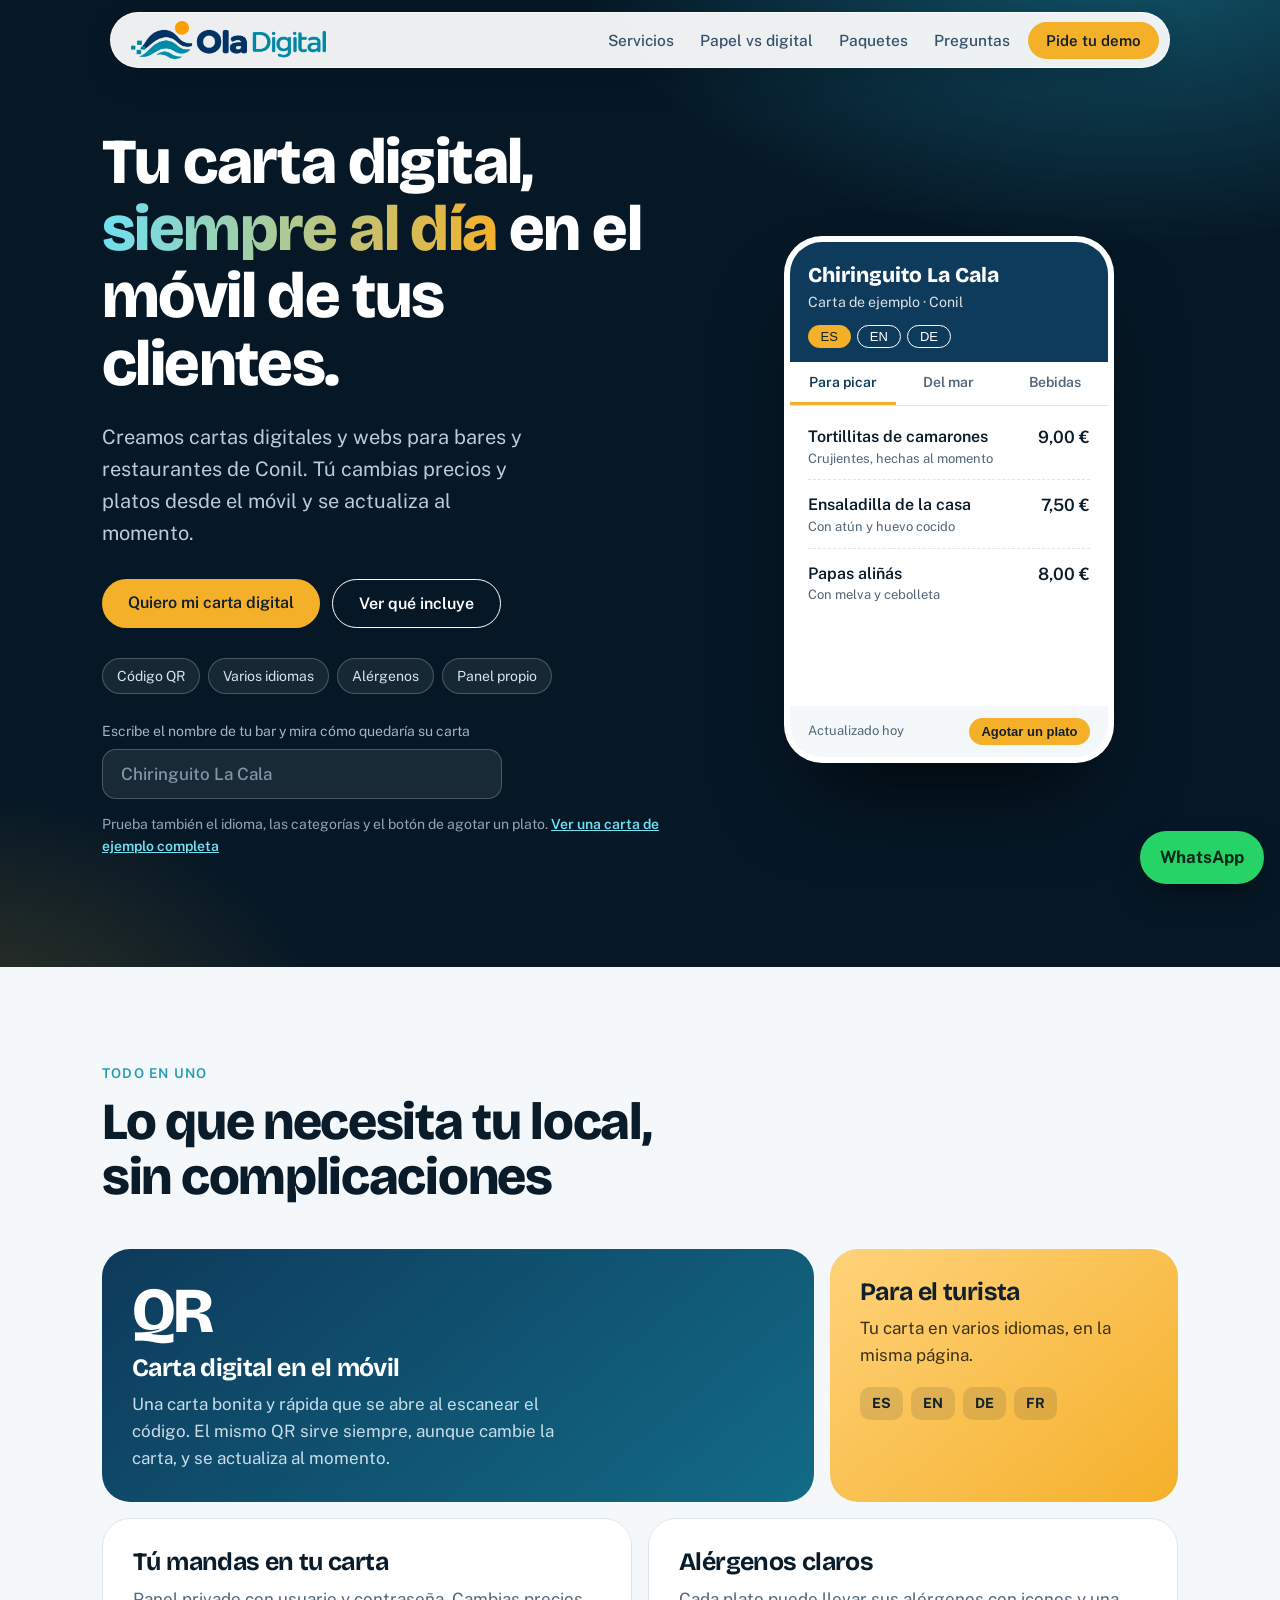
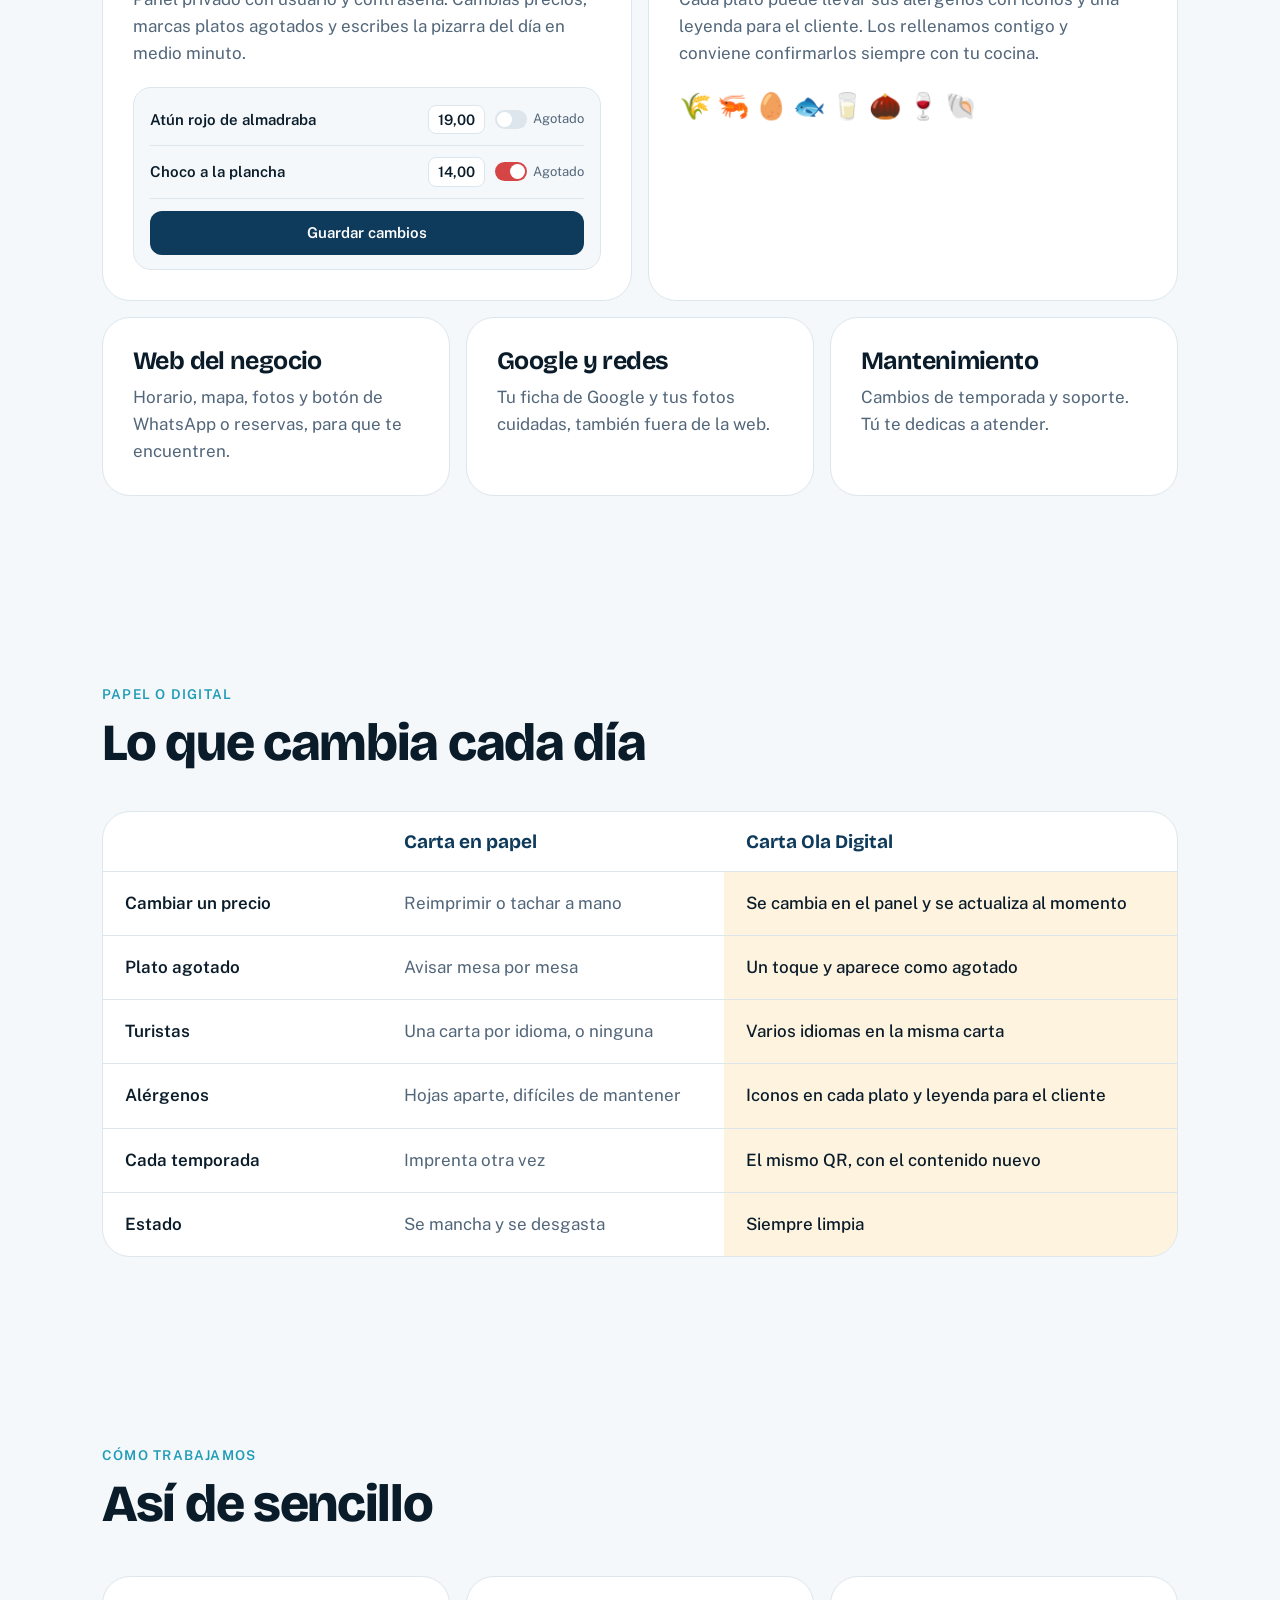
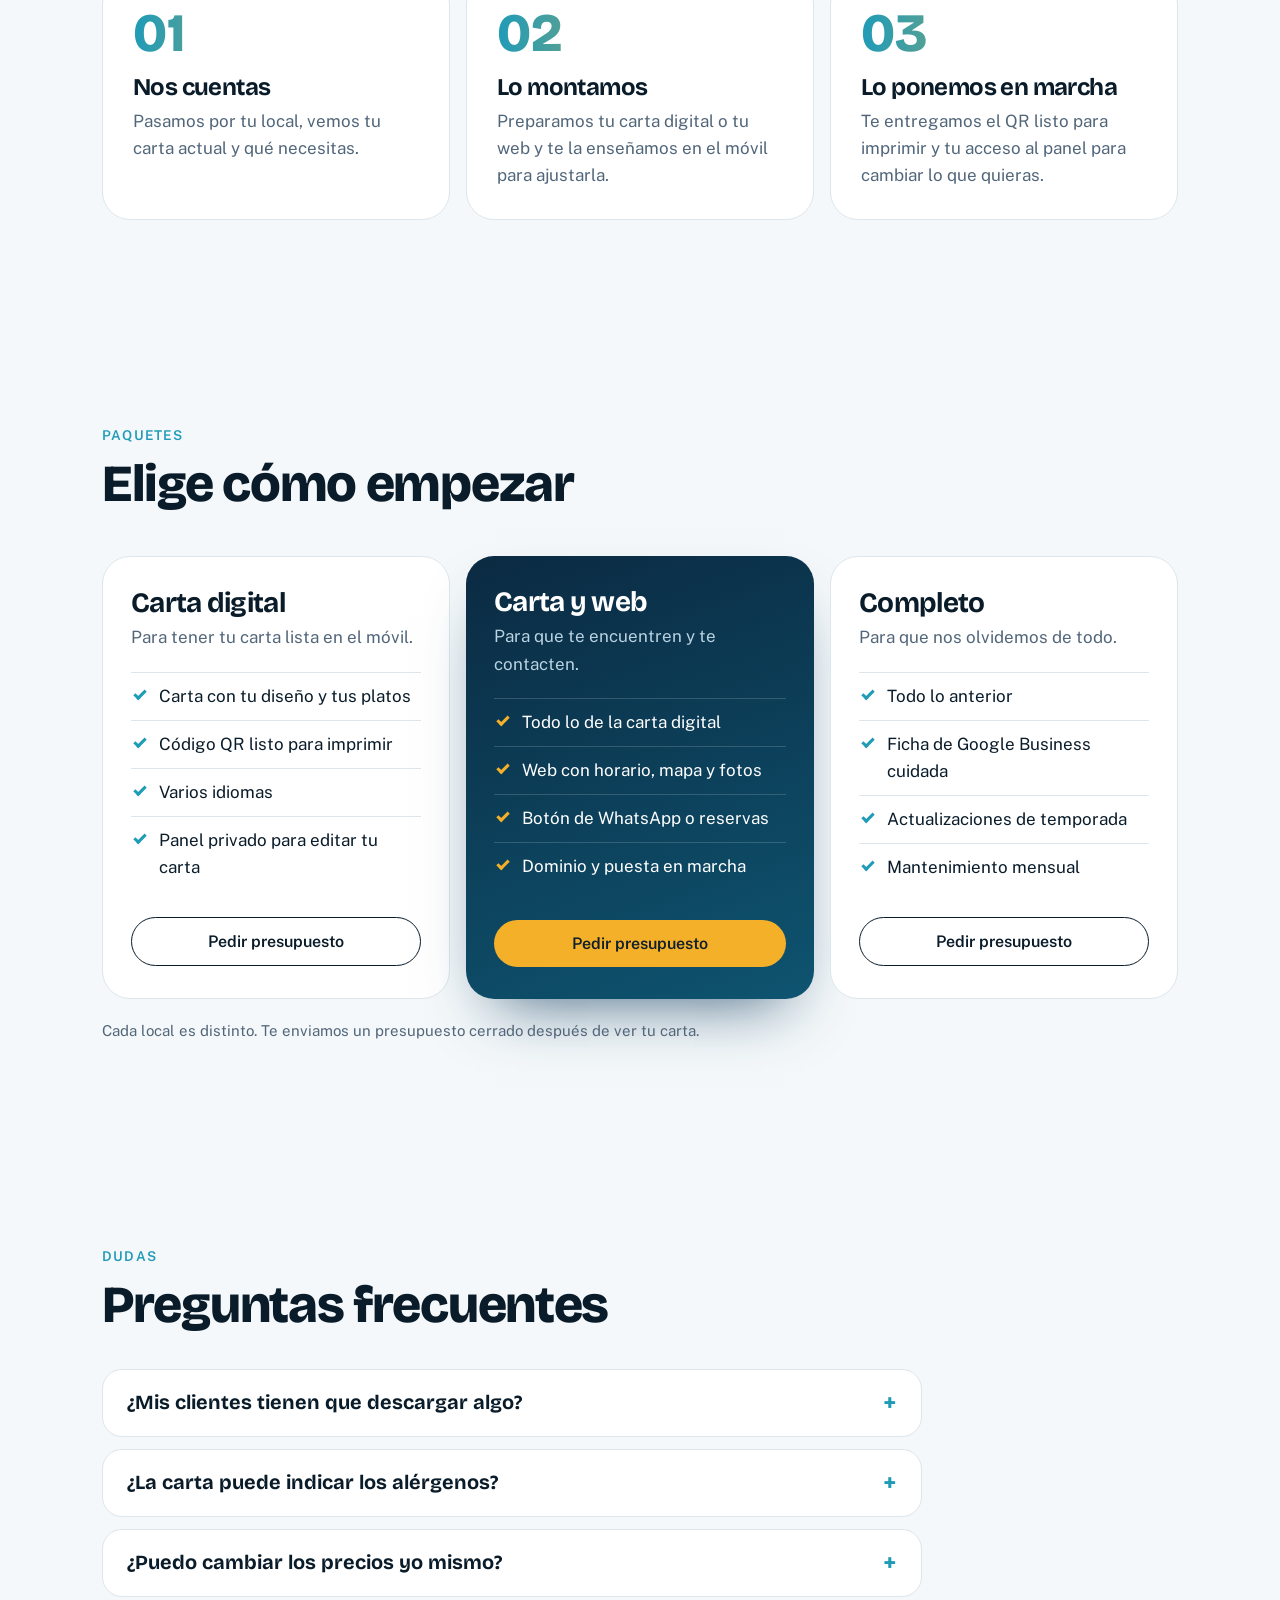
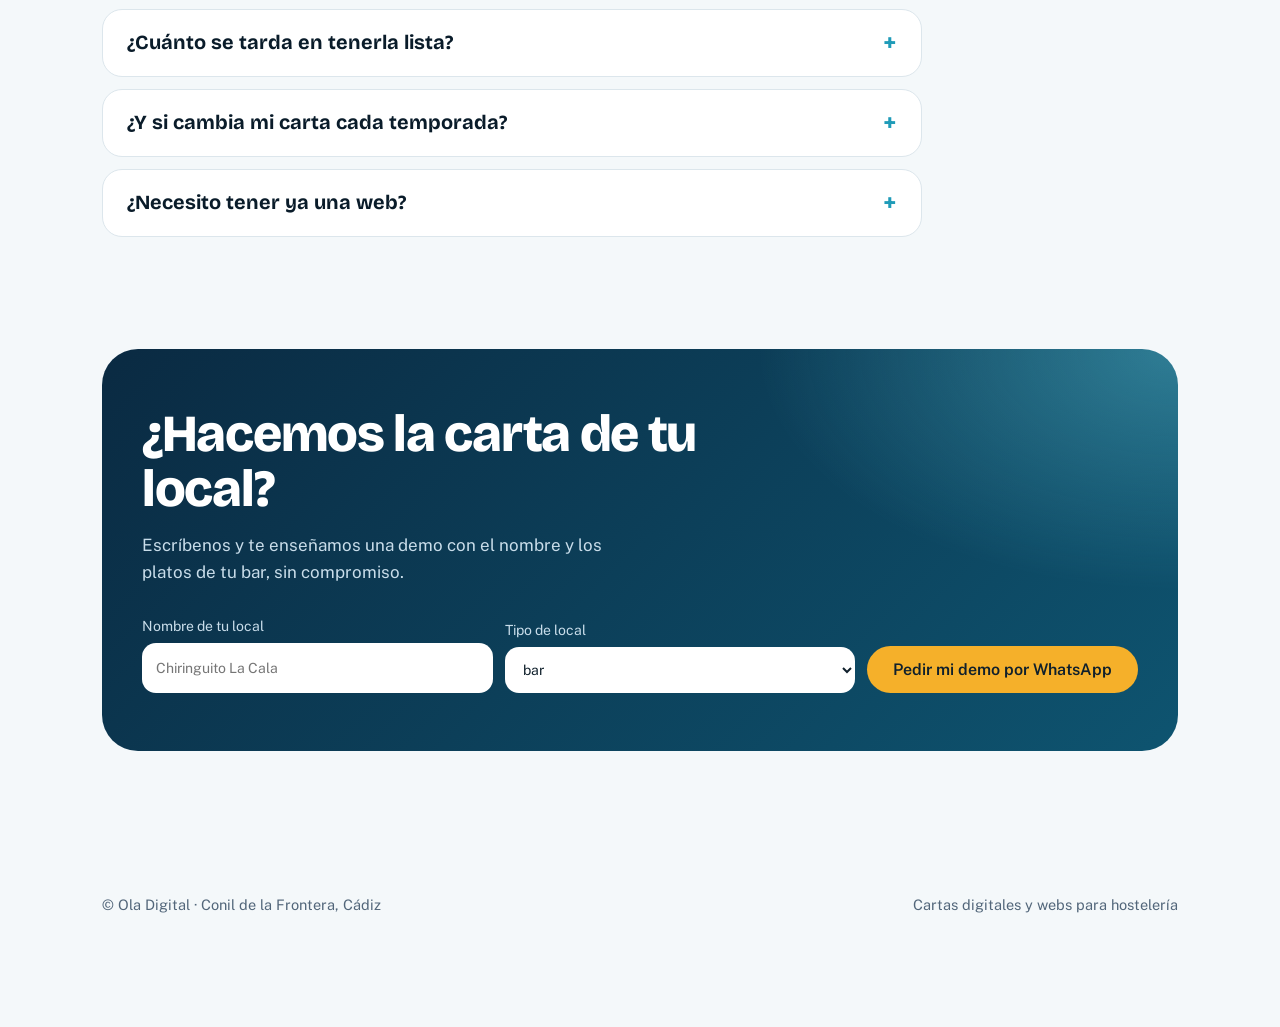
==== index.html @ a2ff2901 "Rename web-ola-digital (1).html to index.html" ====
<!DOCTYPE html>
<html lang="es">
<head>
<meta charset="utf-8">
<meta name="viewport" content="width=device-width, initial-scale=1, viewport-fit=cover">
<title>Ola Digital · Webs y cartas digitales para Conil</title>
<meta name="description" content="Ola Digital crea cartas digitales con QR y páginas web para bares y restaurantes de Conil de la Frontera. Tú cambias precios y platos desde el móvil.">
<meta name="theme-color" content="#061826">
<script type="application/ld+json">{"@context":"https://schema.org","@type":"ProfessionalService","name":"Ola Digital","description":"Cartas digitales con QR y páginas web para bares y restaurantes","areaServed":{"@type":"City","name":"Conil de la Frontera"}}</script>
<link rel="icon" type="image/png" href="[data-uri]">
<link rel="preconnect" href="https://fonts.googleapis.com">
<link rel="preconnect" href="https://fonts.gstatic.com" crossorigin>
<link href="https://fonts.googleapis.com/css2?family=Bricolage+Grotesque:wght@500;700;800&family=Public+Sans:wght@400;500;600&display=swap" rel="stylesheet">
<style>
:root{--bg:#F4F8FA;--card:#fff;--ink:#0A1C2A;--mute:#52667A;--line:#DCE6EC;--acc:#0E3A5B;--navy:#0E3A5B;--teal:#1F9BB8;--sun:#F5B02A;--deep:#061826;
--f1:"Bricolage Grotesque","Trebuchet MS",system-ui,sans-serif;--f2:"Public Sans",system-ui,-apple-system,"Segoe UI",sans-serif;box-sizing:border-box}
@media (prefers-color-scheme:dark){:root:not([data-theme="light"]){--bg:#07141F;--card:#0E2233;--ink:#EAF2F7;--mute:#93A9B9;--line:#1B3347;--acc:#6FD0E6}}
:root[data-theme="dark"]{--bg:#07141F;--card:#0E2233;--ink:#EAF2F7;--mute:#93A9B9;--line:#1B3347;--acc:#6FD0E6}
*,*::before,*::after{box-sizing:inherit}
html{scroll-behavior:smooth;scroll-padding-top:96px}
body{margin:0;background:var(--bg);color:var(--ink);font:400 17px/1.6 var(--f2)}
h1,h2,h3{font-family:var(--f1);line-height:1.05;margin:0;letter-spacing:-.025em}
a{color:inherit}.w{max-width:1120px;margin:0 auto;padding:0 22px}
:focus-visible{outline:3px solid var(--sun);outline-offset:3px}
.btn{white-space:nowrap;display:inline-block;border:0;cursor:pointer;font:600 16px var(--f2);padding:14px 26px;border-radius:999px;text-decoration:none;background:var(--navy);color:#fff}
.btn.sun{background:var(--sun);color:#10202C}.btn.ghost{background:transparent;color:inherit;border:1.5px solid currentColor}.btn.sm{padding:10px 18px;font-size:15px}
.nav{position:fixed;top:0;left:0;right:0;z-index:30;padding:calc(12px + env(safe-area-inset-top,0px)) 14px 0;pointer-events:none}
.pill{pointer-events:auto;max-width:1060px;margin:0 auto;display:flex;align-items:center;gap:18px;background:rgba(255,255,255,.93);backdrop-filter:blur(14px);-webkit-backdrop-filter:blur(14px);border:1px solid rgba(255,255,255,.6);border-radius:999px;padding:8px 10px 8px 20px;box-shadow:0 12px 40px -18px rgba(0,0,0,.45);color:#0A1C2A}
.pill img{display:block;height:38px;width:auto}.pill nav{display:flex;gap:26px;margin-left:auto;font-weight:500;font-size:15.5px}.pill nav a{text-decoration:none;color:#35506A}.pill nav a:hover{color:#0E3A5B}
.hero{background:radial-gradient(900px 520px at 88% -8%,rgba(31,155,184,.5),transparent 62%),radial-gradient(640px 420px at -4% 108%,rgba(245,176,42,.2),transparent 60%),var(--deep);color:#fff;padding:calc(128px + env(safe-area-inset-top,0px)) 0 96px}
.hero .w{display:grid;grid-template-columns:1.1fr .9fr;gap:56px;align-items:center}
.hero h1{font-size:clamp(38px,5.2vw,64px);font-weight:800}
.gt{background:linear-gradient(92deg,#6FE0F2,var(--sun));-webkit-background-clip:text;background-clip:text;color:transparent}
.lead{font-size:20px;color:#B9CCDA;max-width:36ch;margin:24px 0 30px}
.acts{display:flex;gap:12px;flex-wrap:wrap}
.chips{display:flex;gap:8px;flex-wrap:wrap;margin-top:30px}.chips span{font-size:14px;border:1px solid rgba(255,255,255,.22);background:rgba(255,255,255,.07);border-radius:999px;padding:6px 14px;color:#D5E4EE}
.try{margin-top:26px;max-width:400px}.try label{display:block;font-size:14px;color:#9FB6C6;margin-bottom:6px}
.try input{width:100%;font:500 17px var(--f2);padding:14px 18px;border-radius:14px;border:1.5px solid rgba(255,255,255,.22);background:rgba(255,255,255,.08);color:#fff}
.try input::placeholder{color:#7F97A8}.try input:focus{border-color:var(--sun);outline:0}
.hint{font-size:14px;color:#8EA7B8;margin-top:14px}.hint a{color:#6FE0F2;font-weight:600}
.phone{justify-self:center;width:100%;max-width:330px;background:var(--card);color:var(--ink);border:6px solid rgba(255,255,255,.16);border-radius:38px;overflow:hidden;box-shadow:0 50px 90px -34px rgba(0,0,0,.8)}
.ph-head{background:var(--navy);color:#fff;padding:20px 18px 14px}.ph-head b{font:800 21px var(--f1);display:block}.ph-head small{opacity:.85}
.lang{display:flex;gap:6px;margin-top:10px}.lang button{border:1px solid currentColor;background:transparent;color:inherit;border-radius:999px;padding:3px 12px;font-size:13px;cursor:pointer}
.lang button[aria-pressed=true]{background:var(--sun);color:#10202C;border-color:var(--sun)}
.tabs{display:flex;border-bottom:1px solid var(--line)}.tabs button{flex:1;background:none;border:0;padding:12px 4px;font:600 14px var(--f2);color:var(--mute);cursor:pointer;border-bottom:3px solid transparent}
.tabs button[aria-selected=true]{color:var(--acc);border-bottom-color:var(--sun)}
.items{list-style:none;margin:0;padding:6px 18px 14px;min-height:300px}.items li{display:flex;justify-content:space-between;gap:12px;padding:12px 0;border-bottom:1px dashed var(--line)}.items li:last-child{border:0}
.items b{display:block;font-weight:600;font-size:16px}.items .d{display:block;font-size:13px;color:var(--mute);line-height:1.35}.items .p{font-weight:600;white-space:nowrap}.items .out{opacity:.45;text-decoration:line-through}.items .tag{font-size:12px;color:var(--teal);font-weight:600}
.upd{display:flex;justify-content:space-between;align-items:center;padding:12px 18px;background:var(--bg);font-size:13px;color:var(--mute)}.upd button{background:var(--sun);color:#10202C;border:0;border-radius:999px;padding:6px 12px;font-weight:600;cursor:pointer;font-size:13px}
section{padding:92px 0}section h2{font-size:clamp(32px,4.8vw,52px);font-weight:800;max-width:17ch}
.kick{display:inline-block;font:600 13.5px var(--f2);letter-spacing:.09em;text-transform:uppercase;color:var(--teal);margin-bottom:14px}
.bento{display:grid;grid-template-columns:repeat(6,1fr);gap:16px;margin-top:44px}
.tile{background:var(--card);border:1px solid var(--line);border-radius:28px;padding:30px;overflow:hidden}
.tile h3{font-size:25px;margin-bottom:10px}.tile p{margin:0;color:var(--mute);max-width:46ch}
.s4{grid-column:span 4}.s3{grid-column:span 3}.s2{grid-column:span 2}
.tile.dark{background:linear-gradient(140deg,var(--navy),#126B87);color:#fff;border:0}.tile.dark p{color:#C9DDEA}
.tile.sunny{background:linear-gradient(140deg,#FFD27A,var(--sun));color:#10202C;border:0}.tile.sunny p{color:#3A3217}
.big{font:800 64px/1 var(--f1);display:block;margin-bottom:12px;letter-spacing:-.04em}
.lg{display:flex;gap:8px;margin-top:18px;flex-wrap:wrap}.lg span{background:rgba(16,32,44,.12);border-radius:10px;padding:5px 12px;font-weight:700;font-size:14px}
.ic{display:flex;gap:8px;margin-top:18px;font-size:26px;flex-wrap:wrap}
.mock{margin-top:20px;background:var(--bg);border:1px solid var(--line);border-radius:18px;padding:6px 16px 14px}
.mrow{display:flex;align-items:center;gap:10px;padding:11px 0;border-bottom:1px solid var(--line)}.mn{flex:1;font-weight:600;font-size:15px}
.mp{border:1.5px solid var(--line);border-radius:8px;padding:2px 9px;font-weight:600;font-size:14.5px;background:var(--card)}
.msw{display:flex;align-items:center;gap:6px;font-size:13px;color:var(--mute)}.msw i{width:32px;height:19px;border-radius:999px;background:var(--line);position:relative;display:inline-block}
.msw i::after{content:"";position:absolute;top:2px;left:2px;width:15px;height:15px;border-radius:50%;background:#fff}.msw.on i{background:#d64545}.msw.on i::after{left:15px}
.mbtn{margin-top:12px;background:var(--navy);color:#fff;text-align:center;border-radius:12px;padding:10px;font-weight:600;font-size:15px}
.tw{overflow-x:auto;margin-top:40px;background:var(--card);border:1px solid var(--line);border-radius:28px}
.cmp{width:100%;min-width:560px;border-collapse:collapse}.cmp th,.cmp td{padding:18px 22px;text-align:left;border-top:1px solid var(--line);vertical-align:top}
.cmp thead th{border-top:0;font:700 19px var(--f1);color:var(--acc)}.cmp td:first-child{font-weight:600;width:26%}.cmp td:nth-child(2){color:var(--mute)}
.cmp td:nth-child(3){font-weight:500;background:color-mix(in srgb,var(--sun) 15%,transparent)}
.steps{display:grid;grid-template-columns:repeat(3,1fr);gap:16px;margin-top:44px;list-style:none;padding:0;counter-reset:s}
.steps li{counter-increment:s;background:var(--card);border:1px solid var(--line);border-radius:28px;padding:30px}
.steps li::before{content:"0" counter(s);font:800 54px/1 var(--f1);background:linear-gradient(92deg,var(--teal),var(--sun));-webkit-background-clip:text;background-clip:text;color:transparent;display:block;margin-bottom:14px}
.steps h3{font-size:24px;margin-bottom:8px}.steps p{margin:0;color:var(--mute)}
.pk{display:grid;grid-template-columns:repeat(3,1fr);gap:16px;margin-top:44px;align-items:stretch}
.pk article{background:var(--card);border:1px solid var(--line);border-radius:28px;padding:32px 28px;display:flex;flex-direction:column}
.pk article.top{background:linear-gradient(160deg,#0B2A42,#0E5470);color:#fff;border:0;box-shadow:0 30px 60px -30px rgba(14,58,91,.8)}
.pk h3{font-size:28px}.pk .for{color:var(--mute);margin:6px 0 20px}.pk .top .for{color:#B9D3E2}
.pk ul{list-style:none;padding:0;margin:0 0 26px;flex:1}.pk li{padding:10px 0 10px 28px;position:relative;border-top:1px solid var(--line)}.pk .top li{border-color:rgba(255,255,255,.16)}
.pk li::before{content:"";position:absolute;left:3px;top:17px;width:12px;height:7px;border-left:3px solid var(--teal);border-bottom:3px solid var(--teal);transform:rotate(-45deg)}.pk .top li::before{border-color:var(--sun)}
.pk .btn{text-align:center}.note{margin-top:20px;color:var(--mute);font-size:15px}
details{background:var(--card);border:1px solid var(--line);border-radius:20px;padding:20px 24px;margin-top:12px}
summary{cursor:pointer;font:700 20px var(--f1);list-style:none;display:flex;justify-content:space-between;gap:16px}summary::-webkit-details-marker{display:none}
summary::after{content:"+";font-size:26px;line-height:1;color:var(--teal)}details[open] summary::after{content:"\2212"}details p{margin:12px 0 0;color:var(--mute);max-width:64ch}
.faq{max-width:820px;margin-top:36px}
.cta{background:radial-gradient(700px 400px at 100% 0,rgba(111,224,242,.35),transparent 60%),linear-gradient(135deg,#0A2A42,#0E5470);color:#fff;border-radius:36px;padding:58px 40px}
.cta h2{max-width:18ch}.cta p{max-width:50ch;color:#C9DDEA}
.pide{display:flex;gap:12px;flex-wrap:wrap;align-items:flex-end;margin-top:28px}.pide label{flex:1 1 200px;font-size:14px;color:#C9DDEA}
.pide input,.pide select{width:100%;margin-top:6px;padding:14px;border-radius:14px;border:0;font:inherit;color:#10202C;background:#fff}
footer{padding:50px 0 calc(110px + env(safe-area-inset-bottom,0px));color:var(--mute);font-size:14.5px}footer .w{display:flex;justify-content:space-between;gap:14px;flex-wrap:wrap}
.wa{position:fixed;right:16px;bottom:calc(16px + env(safe-area-inset-bottom,0px));z-index:25;background:#25D366;color:#08281A;font-weight:700;text-decoration:none;padding:13px 20px;border-radius:999px;box-shadow:0 14px 30px -10px rgba(0,0,0,.55)}
.js .rv{opacity:0;transform:translateY(22px);transition:opacity .7s ease,transform .7s ease}.js .rv.in{opacity:1;transform:none}
@media(max-width:900px){.hero .w{grid-template-columns:1fr;gap:44px}.bento,.steps,.pk{grid-template-columns:1fr}.s4,.s3,.s2{grid-column:auto}.pill nav{display:none}.pill .btn{margin-left:auto}section{padding:64px 0}.cta{padding:42px 24px}}
@media(prefers-reduced-motion:reduce){html{scroll-behavior:auto}.js .rv{opacity:1;transform:none;transition:none}}
</style>
</head>
<body>
<header class="nav"><div class="pill">
  <a href="#" aria-label="Ola Digital, inicio"><img src="[data-uri]" alt="Ola Digital" width="640" height="125"></a>
  <nav aria-label="Principal"><a href="#servicios">Servicios</a><a href="#comparativa">Papel vs digital</a><a href="#paquetes">Paquetes</a><a href="#preguntas">Preguntas</a></nav>
  <a class="btn sun sm" href="#contacto">Pide tu demo</a>
</div></header>

<main>
<div class="hero"><div class="w">
  <div>
    <h1>Tu carta digital, <span class="gt">siempre al día</span> en el móvil de tus clientes.</h1>
    <p class="lead">Creamos cartas digitales y webs para bares y restaurantes de Conil. Tú cambias precios y platos desde el móvil y se actualiza al momento.</p>
    <div class="acts"><a class="btn sun" href="#contacto">Quiero mi carta digital</a><a class="btn ghost" href="#servicios">Ver qué incluye</a></div>
    <div class="chips"><span>Código QR</span><span>Varios idiomas</span><span>Alérgenos</span><span>Panel propio</span></div>
    <div class="try"><label for="nom">Escribe el nombre de tu bar y mira cómo quedaría su carta</label><input id="nom" type="text" maxlength="30" placeholder="Chiringuito La Cala" autocomplete="off"></div>
    <p class="hint">Prueba también el idioma, las categorías y el botón de agotar un plato. <a href="https://conilvacaciones.github.io/Agenciamarketing/?bar=demo" rel="noopener">Ver una carta de ejemplo completa</a></p>
  </div>
  <div class="phone" aria-label="Demo de carta digital">
    <div class="ph-head"><b id="barname">Chiringuito La Cala</b><small id="sub">Carta de ejemplo · Conil</small>
      <div class="lang" role="group" aria-label="Idioma"><button data-l="es" aria-pressed="true">ES</button><button data-l="en" aria-pressed="false">EN</button><button data-l="de" aria-pressed="false">DE</button></div></div>
    <div class="tabs" role="tablist" id="tabs"></div><ul class="items" id="items"></ul>
    <div class="upd"><span id="updtxt">Actualizado hoy</span><button id="agot">Agotar un plato</button></div>
  </div>
</div></div>

<section id="servicios"><div class="w">
  <span class="kick">Todo en uno</span><h2>Lo que necesita tu local, sin complicaciones</h2>
  <div class="bento">
    <div class="tile dark s4"><span class="big">QR</span><h3>Carta digital en el móvil</h3><p>Una carta bonita y rápida que se abre al escanear el código. El mismo QR sirve siempre, aunque cambie la carta, y se actualiza al momento.</p></div>
    <div class="tile sunny s2"><h3>Para el turista</h3><p>Tu carta en varios idiomas, en la misma página.</p><div class="lg"><span>ES</span><span>EN</span><span>DE</span><span>FR</span></div></div>
    <div class="tile s3"><h3>Tú mandas en tu carta</h3><p>Panel privado con usuario y contraseña. Cambias precios, marcas platos agotados y escribes la pizarra del día en medio minuto.</p>
      <div class="mock" aria-hidden="true"><div class="mrow"><span class="mn">Atún rojo de almadraba</span><span class="mp">19,00</span><span class="msw"><i></i>Agotado</span></div><div class="mrow"><span class="mn">Choco a la plancha</span><span class="mp">14,00</span><span class="msw on"><i></i>Agotado</span></div><div class="mbtn">Guardar cambios</div></div></div>
    <div class="tile s3"><h3>Alérgenos claros</h3><p>Cada plato puede llevar sus alérgenos con iconos y una leyenda para el cliente. Los rellenamos contigo y conviene confirmarlos siempre con tu cocina.</p><div class="ic" aria-hidden="true">🌾 🦐 🥚 🐟 🥛 🌰 🍷 🐚</div></div>
    <div class="tile s2"><h3>Web del negocio</h3><p>Horario, mapa, fotos y botón de WhatsApp o reservas, para que te encuentren.</p></div>
    <div class="tile s2"><h3>Google y redes</h3><p>Tu ficha de Google y tus fotos cuidadas, también fuera de la web.</p></div>
    <div class="tile s2"><h3>Mantenimiento</h3><p>Cambios de temporada y soporte. Tú te dedicas a atender.</p></div>
  </div>
</div></section>

<section id="comparativa"><div class="w">
  <span class="kick">Papel o digital</span><h2>Lo que cambia cada día</h2>
  <div class="tw"><table class="cmp">
    <thead><tr><th></th><th>Carta en papel</th><th>Carta Ola Digital</th></tr></thead>
    <tbody>
      <tr><td>Cambiar un precio</td><td>Reimprimir o tachar a mano</td><td>Se cambia en el panel y se actualiza al momento</td></tr>
      <tr><td>Plato agotado</td><td>Avisar mesa por mesa</td><td>Un toque y aparece como agotado</td></tr>
      <tr><td>Turistas</td><td>Una carta por idioma, o ninguna</td><td>Varios idiomas en la misma carta</td></tr>
      <tr><td>Alérgenos</td><td>Hojas aparte, difíciles de mantener</td><td>Iconos en cada plato y leyenda para el cliente</td></tr>
      <tr><td>Cada temporada</td><td>Imprenta otra vez</td><td>El mismo QR, con el contenido nuevo</td></tr>
      <tr><td>Estado</td><td>Se mancha y se desgasta</td><td>Siempre limpia</td></tr>
    </tbody></table></div>
</div></section>

<section><div class="w">
  <span class="kick">Cómo trabajamos</span><h2>Así de sencillo</h2>
  <ol class="steps">
    <li><h3>Nos cuentas</h3><p>Pasamos por tu local, vemos tu carta actual y qué necesitas.</p></li>
    <li><h3>Lo montamos</h3><p>Preparamos tu carta digital o tu web y te la enseñamos en el móvil para ajustarla.</p></li>
    <li><h3>Lo ponemos en marcha</h3><p>Te entregamos el QR listo para imprimir y tu acceso al panel para cambiar lo que quieras.</p></li>
  </ol>
</div></section>

<section id="paquetes"><div class="w">
  <span class="kick">Paquetes</span><h2>Elige cómo empezar</h2>
  <div class="pk">
    <article><h3>Carta digital</h3><p class="for">Para tener tu carta lista en el móvil.</p><ul><li>Carta con tu diseño y tus platos</li><li>Código QR listo para imprimir</li><li>Varios idiomas</li><li>Panel privado para editar tu carta</li></ul><a class="btn ghost" href="#contacto">Pedir presupuesto</a></article>
    <article class="top"><h3>Carta y web</h3><p class="for">Para que te encuentren y te contacten.</p><ul><li>Todo lo de la carta digital</li><li>Web con horario, mapa y fotos</li><li>Botón de WhatsApp o reservas</li><li>Dominio y puesta en marcha</li></ul><a class="btn sun" href="#contacto">Pedir presupuesto</a></article>
    <article><h3>Completo</h3><p class="for">Para que nos olvidemos de todo.</p><ul><li>Todo lo anterior</li><li>Ficha de Google Business cuidada</li><li>Actualizaciones de temporada</li><li>Mantenimiento mensual</li></ul><a class="btn ghost" href="#contacto">Pedir presupuesto</a></article>
  </div>
  <p class="note">Cada local es distinto. Te enviamos un presupuesto cerrado después de ver tu carta.</p>
</div></section>

<section id="preguntas"><div class="w">
  <span class="kick">Dudas</span><h2>Preguntas frecuentes</h2>
  <div class="faq">
    <details><summary>¿Mis clientes tienen que descargar algo?</summary><p>No. Escanean el QR con la cámara del móvil y la carta se abre en el navegador, sin aplicaciones.</p></details>
    <details><summary>¿La carta puede indicar los alérgenos?</summary><p>Sí. Cada plato puede llevar sus alérgenos con iconos y una leyenda para el cliente. Los rellenamos contigo y conviene confirmarlos siempre con tu cocina.</p></details>
    <details><summary>¿Puedo cambiar los precios yo mismo?</summary><p>Sí. Tienes un panel privado con tu usuario y contraseña, desde el móvil o el ordenador. Si prefieres no ocuparte, lo hacemos nosotros con el plan de mantenimiento.</p></details>
    <details><summary>¿Cuánto se tarda en tenerla lista?</summary><p>Normalmente en pocos días, según el tamaño de tu carta y si necesitas también la web.</p></details>
    <details><summary>¿Y si cambia mi carta cada temporada?</summary><p>El QR no cambia. Solo actualizamos el contenido, así que no tienes que volver a imprimir nada.</p></details>
    <details><summary>¿Necesito tener ya una web?</summary><p>No. Podemos empezar solo con la carta y añadir la web más adelante.</p></details>
  </div>
</div></section>

<section id="contacto" style="padding-top:20px"><div class="w"><div class="cta">
  <h2>¿Hacemos la carta de tu local?</h2>
  <p style="margin-top:16px">Escríbenos y te enseñamos una demo con el nombre y los platos de tu bar, sin compromiso.</p>
  <form class="pide" id="pide">
    <label>Nombre de tu local<input id="pn" required maxlength="40" placeholder="Chiringuito La Cala" autocomplete="organization"></label>
    <label>Tipo de local<select id="pt"><option>bar</option><option>restaurante</option><option>chiringuito</option><option>otro tipo de local</option></select></label>
    <button class="btn sun" type="submit">Pedir mi demo por WhatsApp</button>
  </form>
</div></div></section>
</main>
<footer><div class="w"><span>© Ola Digital · Conil de la Frontera, Cádiz</span><span>Cartas digitales y webs para hostelería</span></div></footer>
<a class="wa" href="https://wa.me/34600000000?text=Hola%2C%20quiero%20informaci%C3%B3n%20sobre%20la%20carta%20digital" rel="noopener" aria-label="Escribir por WhatsApp">WhatsApp</a>
<script>
var T={
 es:{sub:"Carta de ejemplo · Conil",cats:["Para picar","Del mar","Bebidas"],upd:"Actualizado hoy",btn:"Agotar un plato",out:"Agotado",rec:"Recomendado"},
 en:{sub:"Sample menu · Conil",cats:["Starters","From the sea","Drinks"],upd:"Updated today",btn:"Mark one sold out",out:"Sold out",rec:"Recommended"},
 de:{sub:"Beispielkarte · Conil",cats:["Vorspeisen","Aus dem Meer","Getränke"],upd:"Heute aktualisiert",btn:"Gericht ausverkauft",out:"Ausverkauft",rec:"Empfohlen"}
};
var M=[
 [["Tortillitas de camarones",{es:"Crujientes, hechas al momento",en:"Crispy shrimp fritters, made to order",de:"Knusprige Garnelenküchlein, frisch"},"9,00"],
  ["Ensaladilla de la casa",{es:"Con atún y huevo cocido",en:"With tuna and boiled egg",de:"Mit Thunfisch und Ei"},"7,50"],
  ["Papas aliñás",{es:"Con melva y cebolleta",en:"With mackerel and spring onion",de:"Mit Makrele und Frühlingszwiebel"},"8,00"]],
 [["Atún rojo de almadraba",{es:"A la plancha con sal en escamas",en:"Grilled, with flaked salt",de:"Gegrillt, mit Salzflocken"},"19,00",1],
  ["Fritura de pescado",{es:"Pescado del día para compartir",en:"Fish of the day, to share",de:"Fisch des Tages, zum Teilen"},"16,50"],
  ["Choco a la plancha",{es:"Con ajo y perejil",en:"With garlic and parsley",de:"Mit Knoblauch und Petersilie"},"14,00"]],
 [["Caña",{es:"Cerveza de barril",en:"Draught beer",de:"Fassbier"},"1,80"],
  ["Tinto de verano",{es:"Con limón",en:"With lemon",de:"Mit Zitrone"},"3,50"],
  ["Fino",{es:"Copa de vino de Jerez",en:"Glass of sherry",de:"Glas Sherry"},"2,50"]]
];
var lang="es",cat=0,agot={};
var tabsEl=document.getElementById("tabs"),itemsEl=document.getElementById("items");
function render(){
  var t=T[lang];
  document.getElementById("sub").textContent=t.sub;
  document.getElementById("updtxt").textContent=t.upd;
  document.getElementById("agot").textContent=t.btn;
  tabsEl.innerHTML="";
  t.cats.forEach(function(c,i){
    var b=document.createElement("button");b.textContent=c;b.setAttribute("role","tab");b.setAttribute("aria-selected",i===cat);
    b.onclick=function(){cat=i;render()};tabsEl.appendChild(b);
  });
  itemsEl.innerHTML="";
  M[cat].forEach(function(it,j){
    var key=cat+"-"+j,li=document.createElement("li"),off=agot[key];
    li.innerHTML='<div class="'+(off?"out":"")+'"><b>'+it[0]+'</b><span class="d">'+it[1][lang]+'</span>'+(it[3]&&!off?'<span class="tag">'+t.rec+'</span>':'')+'</div><div class="p">'+(off?t.out:it[2]+' €')+'</div>';
    itemsEl.appendChild(li);
  });
}
document.querySelectorAll(".lang button").forEach(function(b){
  b.onclick=function(){
    lang=b.dataset.l;
    document.querySelectorAll(".lang button").forEach(function(x){x.setAttribute("aria-pressed",x===b)});
    render();
  };
});
document.getElementById("agot").onclick=function(){
  var n=M[cat].length,k=null;
  for(var j=0;j<n;j++){if(!agot[cat+"-"+j]){k=cat+"-"+j;break}}
  if(k===null){agot={}}else{agot[k]=true}
  render();
};
document.getElementById("nom").addEventListener("input",function(e){
  document.getElementById("barname").textContent=e.target.value.trim()||"Chiringuito La Cala";
});
render();
document.documentElement.classList.add("js");
var WA_NUM="34600000000"; /* cambia por tu número, con prefijo y sin + */
document.getElementById("pide").addEventListener("submit",function(e){
  e.preventDefault();
  var t="Hola, soy de un "+document.getElementById("pt").value+" llamado \""+document.getElementById("pn").value.trim()+"\" y quiero ver una demo de mi carta digital.";
  window.open("https://wa.me/"+WA_NUM+"?text="+encodeURIComponent(t),"_blank","noopener");
});
(function(){
  var els=document.querySelectorAll("main section");
  if(!("IntersectionObserver" in window)){return}
  var io=new IntersectionObserver(function(es){es.forEach(function(x){if(x.isIntersecting){x.target.classList.add("in");io.unobserve(x.target)}})},{threshold:.08});
  els.forEach(function(s){s.classList.add("rv");io.observe(s)});
})();
</script>
</body>
</html>
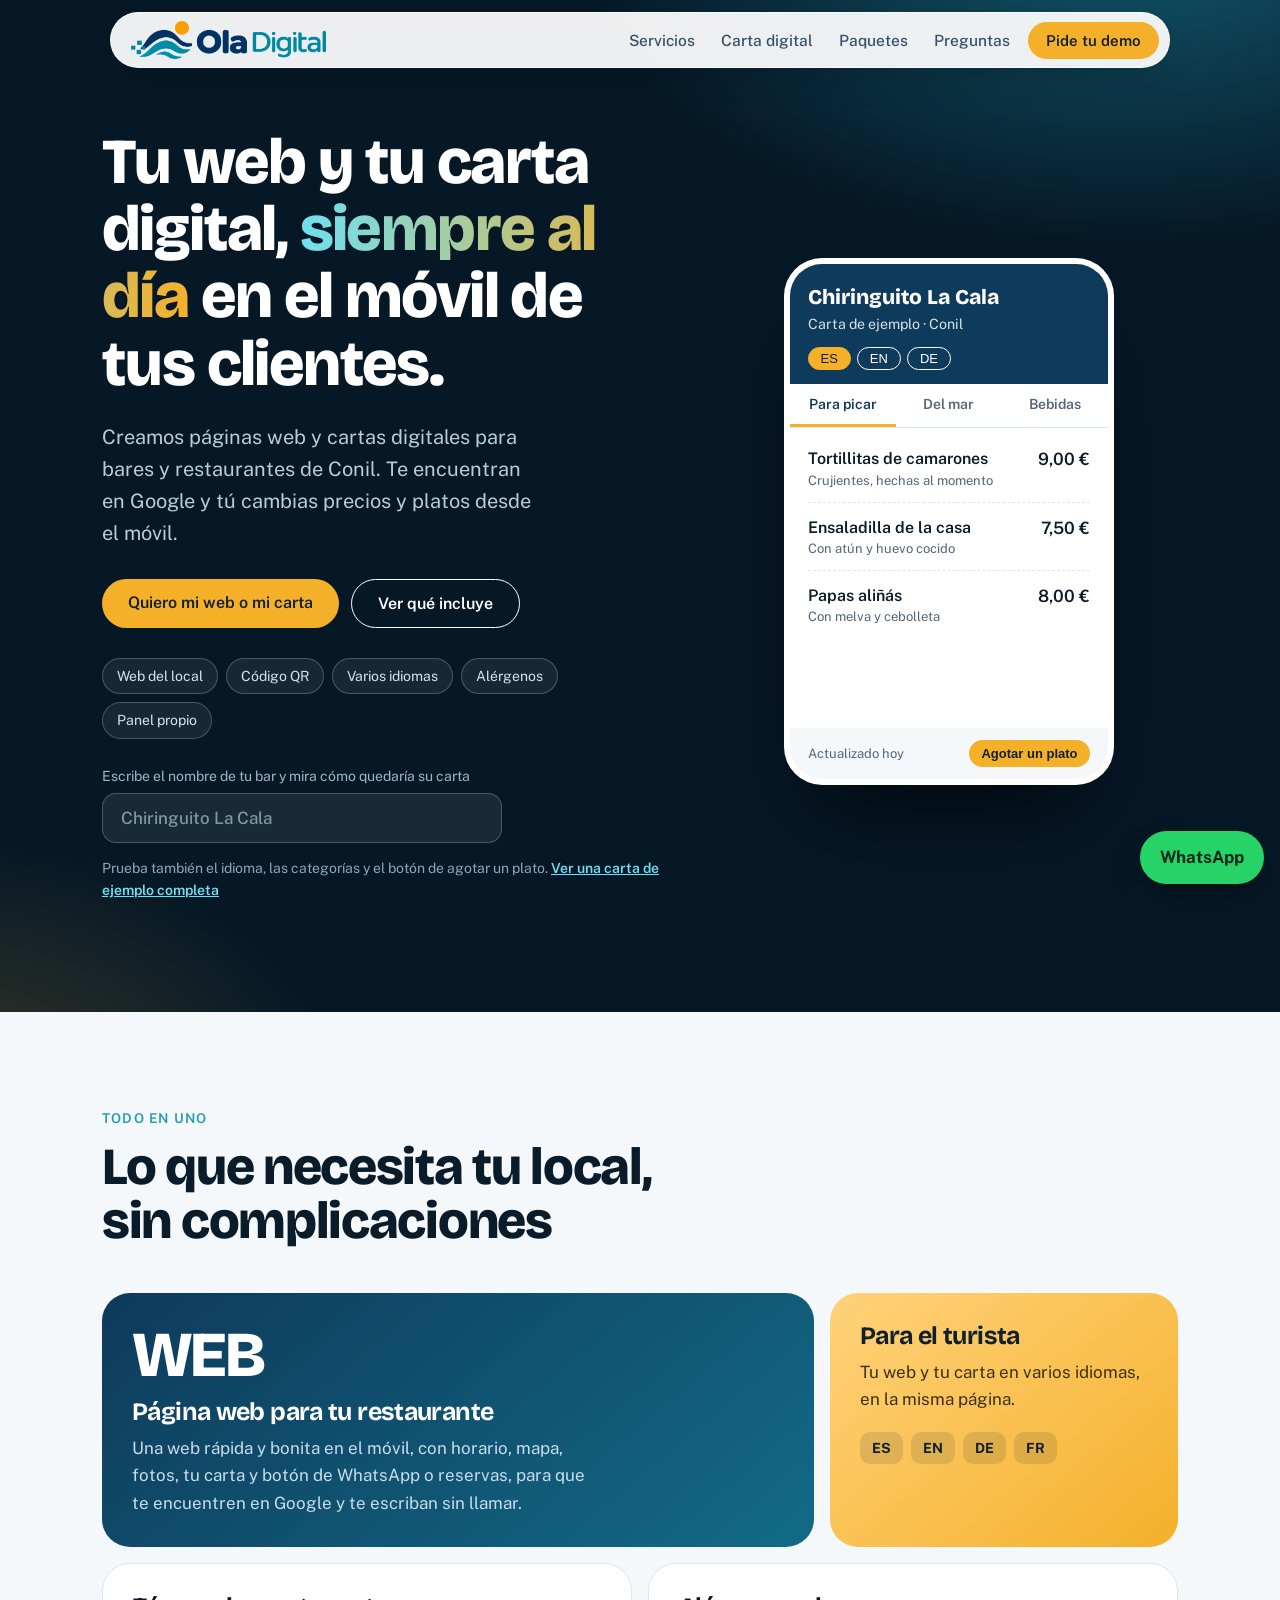
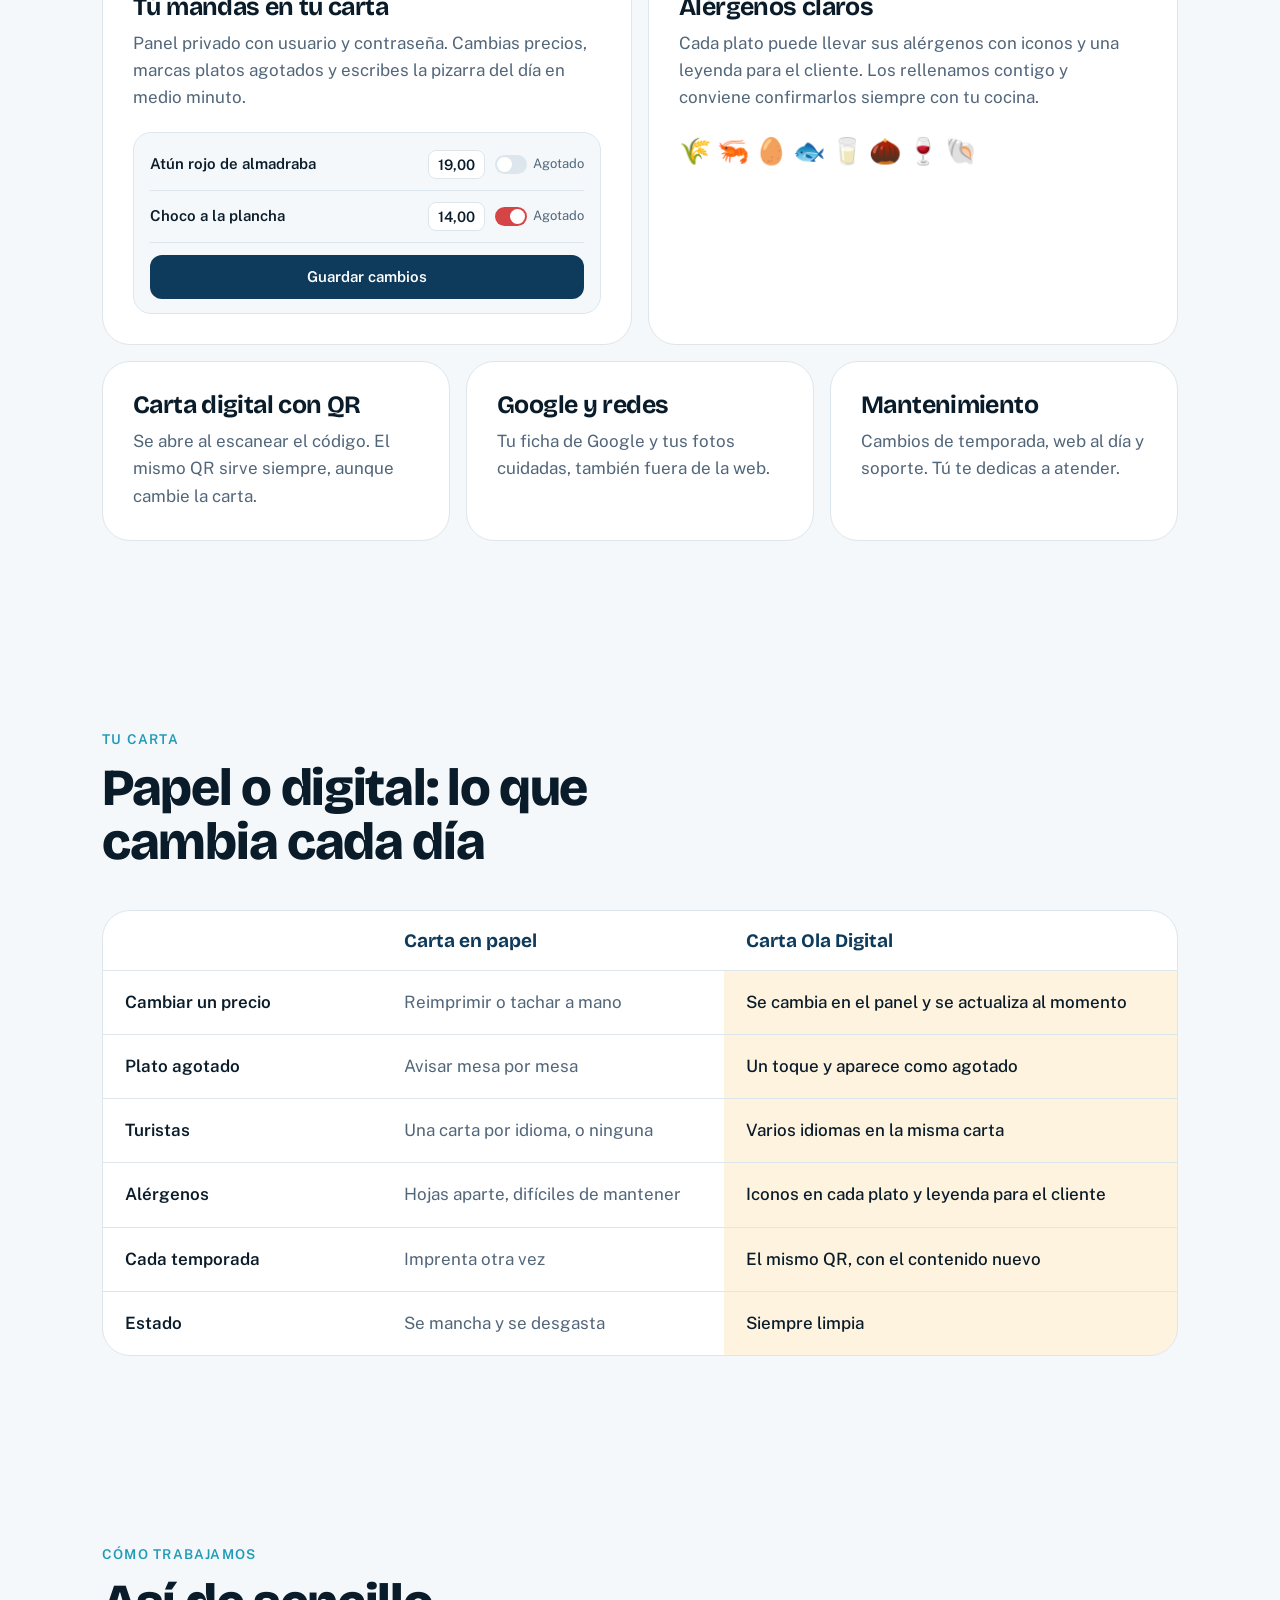
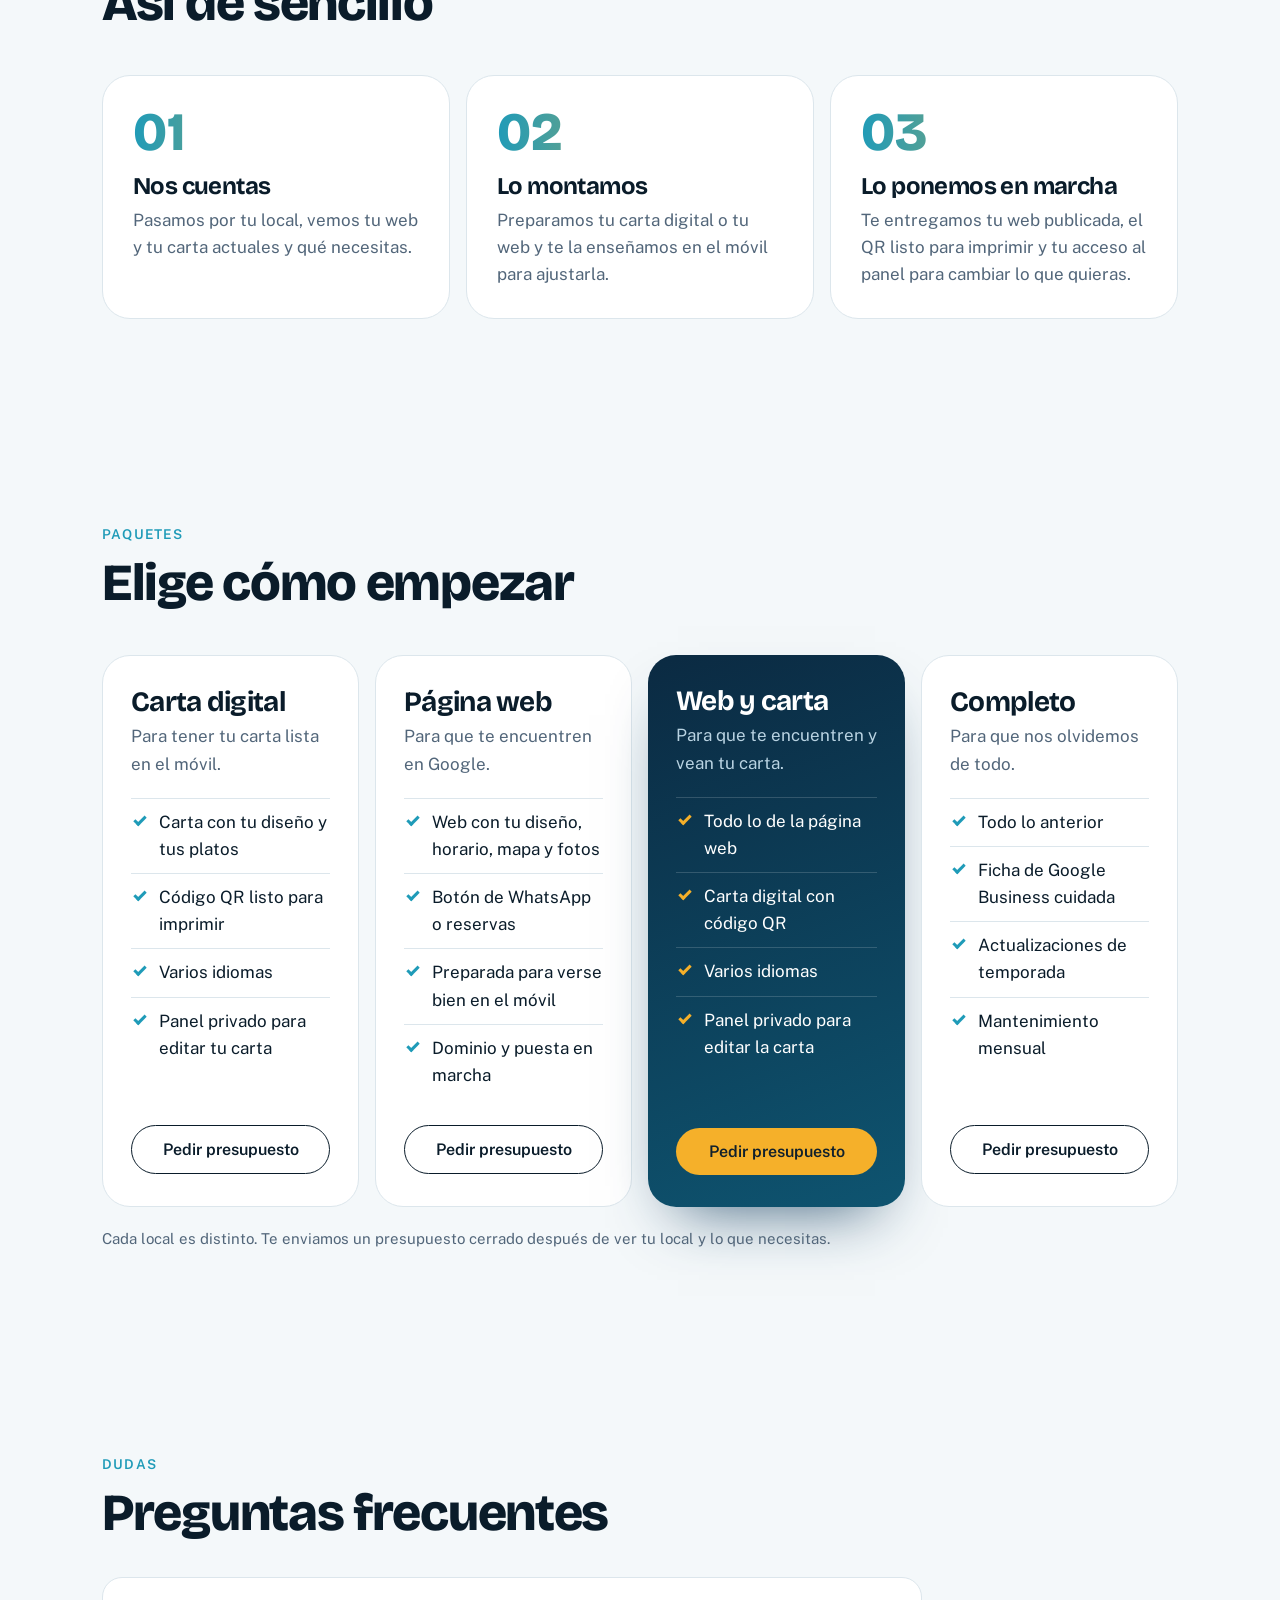
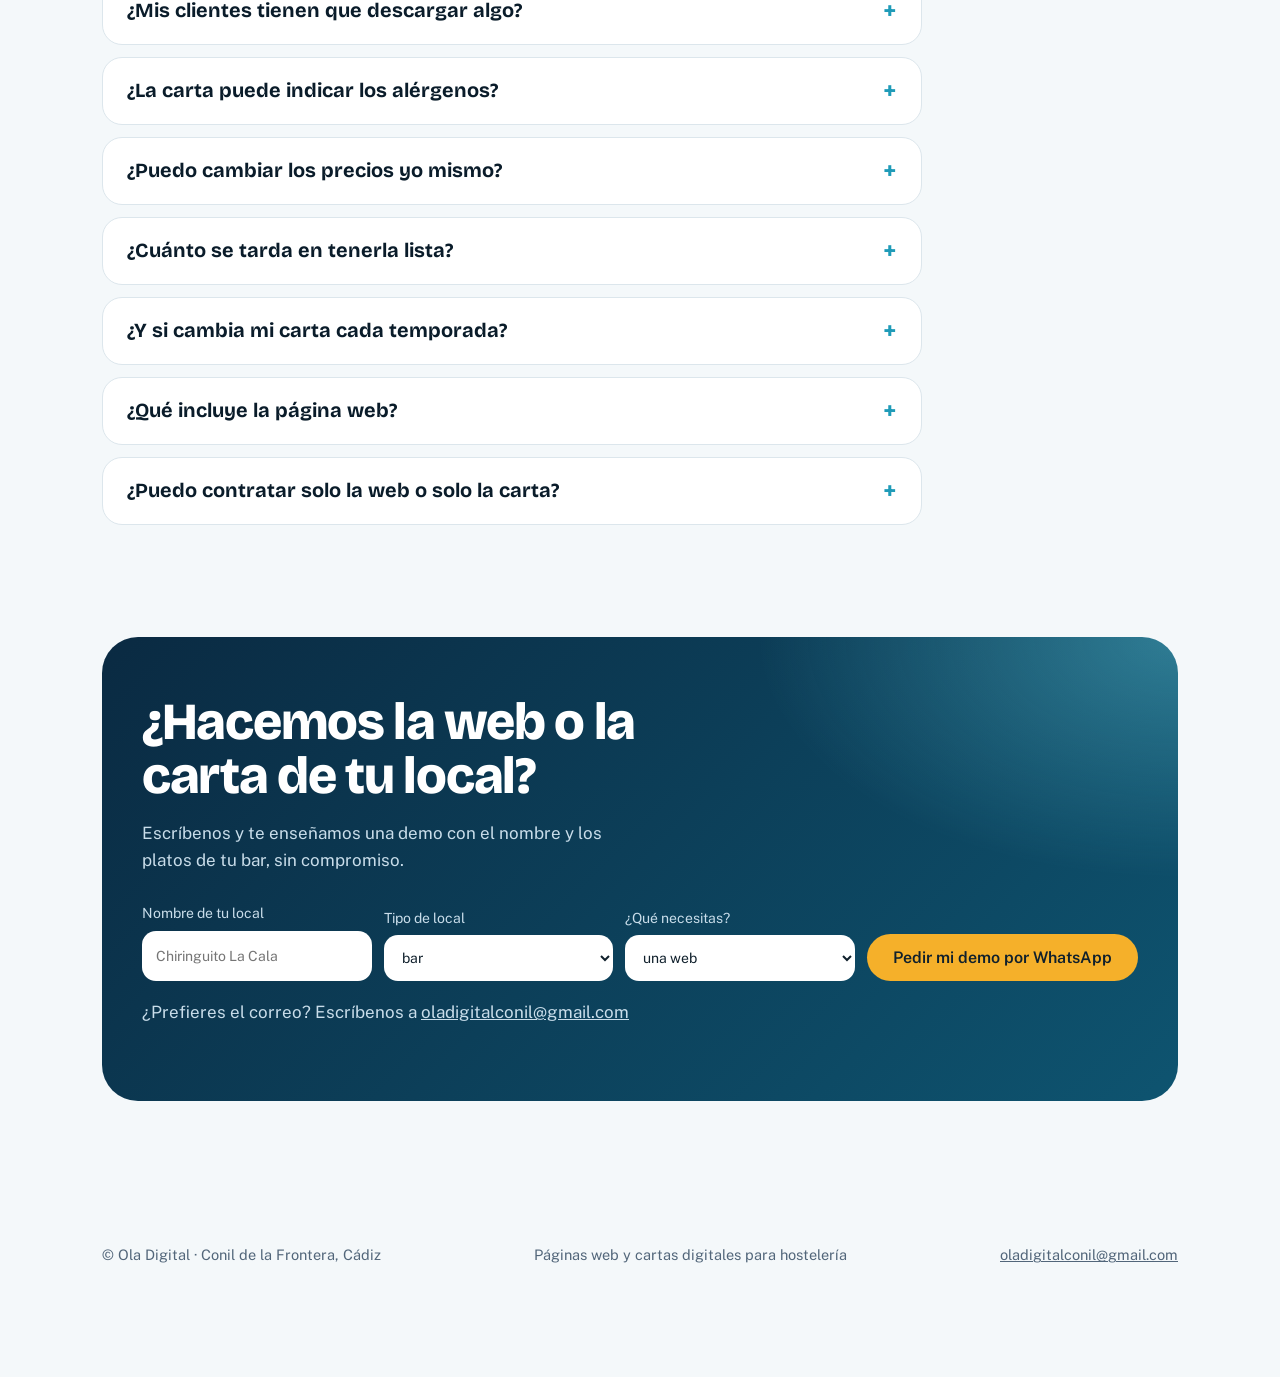
==== commit 614861cb: "Rename index (4).html to index.html" ====
--- a/index.html
+++ b/index.html
@@ -3,111 +3,30 @@
 <head>
 <meta charset="utf-8">
 <meta name="viewport" content="width=device-width, initial-scale=1, viewport-fit=cover">
-<title>Ola Digital · Webs y cartas digitales para Conil</title>
-<meta name="description" content="Ola Digital crea cartas digitales con QR y páginas web para bares y restaurantes de Conil de la Frontera. Tú cambias precios y platos desde el móvil.">
+<title>Ola Digital · Páginas web y cartas digitales para restaurantes de Conil</title>
+<meta name="description" content="Ola Digital crea páginas web y cartas digitales con QR para bares y restaurantes de Conil de la Frontera. Te encuentran en Google y tú cambias precios y platos desde el móvil.">
 <meta name="theme-color" content="#061826">
-<script type="application/ld+json">{"@context":"https://schema.org","@type":"ProfessionalService","name":"Ola Digital","description":"Cartas digitales con QR y páginas web para bares y restaurantes","areaServed":{"@type":"City","name":"Conil de la Frontera"}}</script>
-<link rel="icon" type="image/png" href="[data-uri]">
+<script type="application/ld+json">{"@context":"https://schema.org","@type":"ProfessionalService","name":"Ola Digital","email":"oladigitalconil@gmail.com","description":"Páginas web y cartas digitales con QR para bares y restaurantes","areaServed":{"@type":"City","name":"Conil de la Frontera"}}</script>
+<link rel="icon" type="image/png" href="favicon%20.png">
 <link rel="preconnect" href="https://fonts.googleapis.com">
 <link rel="preconnect" href="https://fonts.gstatic.com" crossorigin>
 <link href="https://fonts.googleapis.com/css2?family=Bricolage+Grotesque:wght@500;700;800&family=Public+Sans:wght@400;500;600&display=swap" rel="stylesheet">
-<style>
-:root{--bg:#F4F8FA;--card:#fff;--ink:#0A1C2A;--mute:#52667A;--line:#DCE6EC;--acc:#0E3A5B;--navy:#0E3A5B;--teal:#1F9BB8;--sun:#F5B02A;--deep:#061826;
---f1:"Bricolage Grotesque","Trebuchet MS",system-ui,sans-serif;--f2:"Public Sans",system-ui,-apple-system,"Segoe UI",sans-serif;box-sizing:border-box}
-@media (prefers-color-scheme:dark){:root:not([data-theme="light"]){--bg:#07141F;--card:#0E2233;--ink:#EAF2F7;--mute:#93A9B9;--line:#1B3347;--acc:#6FD0E6}}
-:root[data-theme="dark"]{--bg:#07141F;--card:#0E2233;--ink:#EAF2F7;--mute:#93A9B9;--line:#1B3347;--acc:#6FD0E6}
-*,*::before,*::after{box-sizing:inherit}
-html{scroll-behavior:smooth;scroll-padding-top:96px}
-body{margin:0;background:var(--bg);color:var(--ink);font:400 17px/1.6 var(--f2)}
-h1,h2,h3{font-family:var(--f1);line-height:1.05;margin:0;letter-spacing:-.025em}
-a{color:inherit}.w{max-width:1120px;margin:0 auto;padding:0 22px}
-:focus-visible{outline:3px solid var(--sun);outline-offset:3px}
-.btn{white-space:nowrap;display:inline-block;border:0;cursor:pointer;font:600 16px var(--f2);padding:14px 26px;border-radius:999px;text-decoration:none;background:var(--navy);color:#fff}
-.btn.sun{background:var(--sun);color:#10202C}.btn.ghost{background:transparent;color:inherit;border:1.5px solid currentColor}.btn.sm{padding:10px 18px;font-size:15px}
-.nav{position:fixed;top:0;left:0;right:0;z-index:30;padding:calc(12px + env(safe-area-inset-top,0px)) 14px 0;pointer-events:none}
-.pill{pointer-events:auto;max-width:1060px;margin:0 auto;display:flex;align-items:center;gap:18px;background:rgba(255,255,255,.93);backdrop-filter:blur(14px);-webkit-backdrop-filter:blur(14px);border:1px solid rgba(255,255,255,.6);border-radius:999px;padding:8px 10px 8px 20px;box-shadow:0 12px 40px -18px rgba(0,0,0,.45);color:#0A1C2A}
-.pill img{display:block;height:38px;width:auto}.pill nav{display:flex;gap:26px;margin-left:auto;font-weight:500;font-size:15.5px}.pill nav a{text-decoration:none;color:#35506A}.pill nav a:hover{color:#0E3A5B}
-.hero{background:radial-gradient(900px 520px at 88% -8%,rgba(31,155,184,.5),transparent 62%),radial-gradient(640px 420px at -4% 108%,rgba(245,176,42,.2),transparent 60%),var(--deep);color:#fff;padding:calc(128px + env(safe-area-inset-top,0px)) 0 96px}
-.hero .w{display:grid;grid-template-columns:1.1fr .9fr;gap:56px;align-items:center}
-.hero h1{font-size:clamp(38px,5.2vw,64px);font-weight:800}
-.gt{background:linear-gradient(92deg,#6FE0F2,var(--sun));-webkit-background-clip:text;background-clip:text;color:transparent}
-.lead{font-size:20px;color:#B9CCDA;max-width:36ch;margin:24px 0 30px}
-.acts{display:flex;gap:12px;flex-wrap:wrap}
-.chips{display:flex;gap:8px;flex-wrap:wrap;margin-top:30px}.chips span{font-size:14px;border:1px solid rgba(255,255,255,.22);background:rgba(255,255,255,.07);border-radius:999px;padding:6px 14px;color:#D5E4EE}
-.try{margin-top:26px;max-width:400px}.try label{display:block;font-size:14px;color:#9FB6C6;margin-bottom:6px}
-.try input{width:100%;font:500 17px var(--f2);padding:14px 18px;border-radius:14px;border:1.5px solid rgba(255,255,255,.22);background:rgba(255,255,255,.08);color:#fff}
-.try input::placeholder{color:#7F97A8}.try input:focus{border-color:var(--sun);outline:0}
-.hint{font-size:14px;color:#8EA7B8;margin-top:14px}.hint a{color:#6FE0F2;font-weight:600}
-.phone{justify-self:center;width:100%;max-width:330px;background:var(--card);color:var(--ink);border:6px solid rgba(255,255,255,.16);border-radius:38px;overflow:hidden;box-shadow:0 50px 90px -34px rgba(0,0,0,.8)}
-.ph-head{background:var(--navy);color:#fff;padding:20px 18px 14px}.ph-head b{font:800 21px var(--f1);display:block}.ph-head small{opacity:.85}
-.lang{display:flex;gap:6px;margin-top:10px}.lang button{border:1px solid currentColor;background:transparent;color:inherit;border-radius:999px;padding:3px 12px;font-size:13px;cursor:pointer}
-.lang button[aria-pressed=true]{background:var(--sun);color:#10202C;border-color:var(--sun)}
-.tabs{display:flex;border-bottom:1px solid var(--line)}.tabs button{flex:1;background:none;border:0;padding:12px 4px;font:600 14px var(--f2);color:var(--mute);cursor:pointer;border-bottom:3px solid transparent}
-.tabs button[aria-selected=true]{color:var(--acc);border-bottom-color:var(--sun)}
-.items{list-style:none;margin:0;padding:6px 18px 14px;min-height:300px}.items li{display:flex;justify-content:space-between;gap:12px;padding:12px 0;border-bottom:1px dashed var(--line)}.items li:last-child{border:0}
-.items b{display:block;font-weight:600;font-size:16px}.items .d{display:block;font-size:13px;color:var(--mute);line-height:1.35}.items .p{font-weight:600;white-space:nowrap}.items .out{opacity:.45;text-decoration:line-through}.items .tag{font-size:12px;color:var(--teal);font-weight:600}
-.upd{display:flex;justify-content:space-between;align-items:center;padding:12px 18px;background:var(--bg);font-size:13px;color:var(--mute)}.upd button{background:var(--sun);color:#10202C;border:0;border-radius:999px;padding:6px 12px;font-weight:600;cursor:pointer;font-size:13px}
-section{padding:92px 0}section h2{font-size:clamp(32px,4.8vw,52px);font-weight:800;max-width:17ch}
-.kick{display:inline-block;font:600 13.5px var(--f2);letter-spacing:.09em;text-transform:uppercase;color:var(--teal);margin-bottom:14px}
-.bento{display:grid;grid-template-columns:repeat(6,1fr);gap:16px;margin-top:44px}
-.tile{background:var(--card);border:1px solid var(--line);border-radius:28px;padding:30px;overflow:hidden}
-.tile h3{font-size:25px;margin-bottom:10px}.tile p{margin:0;color:var(--mute);max-width:46ch}
-.s4{grid-column:span 4}.s3{grid-column:span 3}.s2{grid-column:span 2}
-.tile.dark{background:linear-gradient(140deg,var(--navy),#126B87);color:#fff;border:0}.tile.dark p{color:#C9DDEA}
-.tile.sunny{background:linear-gradient(140deg,#FFD27A,var(--sun));color:#10202C;border:0}.tile.sunny p{color:#3A3217}
-.big{font:800 64px/1 var(--f1);display:block;margin-bottom:12px;letter-spacing:-.04em}
-.lg{display:flex;gap:8px;margin-top:18px;flex-wrap:wrap}.lg span{background:rgba(16,32,44,.12);border-radius:10px;padding:5px 12px;font-weight:700;font-size:14px}
-.ic{display:flex;gap:8px;margin-top:18px;font-size:26px;flex-wrap:wrap}
-.mock{margin-top:20px;background:var(--bg);border:1px solid var(--line);border-radius:18px;padding:6px 16px 14px}
-.mrow{display:flex;align-items:center;gap:10px;padding:11px 0;border-bottom:1px solid var(--line)}.mn{flex:1;font-weight:600;font-size:15px}
-.mp{border:1.5px solid var(--line);border-radius:8px;padding:2px 9px;font-weight:600;font-size:14.5px;background:var(--card)}
-.msw{display:flex;align-items:center;gap:6px;font-size:13px;color:var(--mute)}.msw i{width:32px;height:19px;border-radius:999px;background:var(--line);position:relative;display:inline-block}
-.msw i::after{content:"";position:absolute;top:2px;left:2px;width:15px;height:15px;border-radius:50%;background:#fff}.msw.on i{background:#d64545}.msw.on i::after{left:15px}
-.mbtn{margin-top:12px;background:var(--navy);color:#fff;text-align:center;border-radius:12px;padding:10px;font-weight:600;font-size:15px}
-.tw{overflow-x:auto;margin-top:40px;background:var(--card);border:1px solid var(--line);border-radius:28px}
-.cmp{width:100%;min-width:560px;border-collapse:collapse}.cmp th,.cmp td{padding:18px 22px;text-align:left;border-top:1px solid var(--line);vertical-align:top}
-.cmp thead th{border-top:0;font:700 19px var(--f1);color:var(--acc)}.cmp td:first-child{font-weight:600;width:26%}.cmp td:nth-child(2){color:var(--mute)}
-.cmp td:nth-child(3){font-weight:500;background:color-mix(in srgb,var(--sun) 15%,transparent)}
-.steps{display:grid;grid-template-columns:repeat(3,1fr);gap:16px;margin-top:44px;list-style:none;padding:0;counter-reset:s}
-.steps li{counter-increment:s;background:var(--card);border:1px solid var(--line);border-radius:28px;padding:30px}
-.steps li::before{content:"0" counter(s);font:800 54px/1 var(--f1);background:linear-gradient(92deg,var(--teal),var(--sun));-webkit-background-clip:text;background-clip:text;color:transparent;display:block;margin-bottom:14px}
-.steps h3{font-size:24px;margin-bottom:8px}.steps p{margin:0;color:var(--mute)}
-.pk{display:grid;grid-template-columns:repeat(3,1fr);gap:16px;margin-top:44px;align-items:stretch}
-.pk article{background:var(--card);border:1px solid var(--line);border-radius:28px;padding:32px 28px;display:flex;flex-direction:column}
-.pk article.top{background:linear-gradient(160deg,#0B2A42,#0E5470);color:#fff;border:0;box-shadow:0 30px 60px -30px rgba(14,58,91,.8)}
-.pk h3{font-size:28px}.pk .for{color:var(--mute);margin:6px 0 20px}.pk .top .for{color:#B9D3E2}
-.pk ul{list-style:none;padding:0;margin:0 0 26px;flex:1}.pk li{padding:10px 0 10px 28px;position:relative;border-top:1px solid var(--line)}.pk .top li{border-color:rgba(255,255,255,.16)}
-.pk li::before{content:"";position:absolute;left:3px;top:17px;width:12px;height:7px;border-left:3px solid var(--teal);border-bottom:3px solid var(--teal);transform:rotate(-45deg)}.pk .top li::before{border-color:var(--sun)}
-.pk .btn{text-align:center}.note{margin-top:20px;color:var(--mute);font-size:15px}
-details{background:var(--card);border:1px solid var(--line);border-radius:20px;padding:20px 24px;margin-top:12px}
-summary{cursor:pointer;font:700 20px var(--f1);list-style:none;display:flex;justify-content:space-between;gap:16px}summary::-webkit-details-marker{display:none}
-summary::after{content:"+";font-size:26px;line-height:1;color:var(--teal)}details[open] summary::after{content:"\2212"}details p{margin:12px 0 0;color:var(--mute);max-width:64ch}
-.faq{max-width:820px;margin-top:36px}
-.cta{background:radial-gradient(700px 400px at 100% 0,rgba(111,224,242,.35),transparent 60%),linear-gradient(135deg,#0A2A42,#0E5470);color:#fff;border-radius:36px;padding:58px 40px}
-.cta h2{max-width:18ch}.cta p{max-width:50ch;color:#C9DDEA}
-.pide{display:flex;gap:12px;flex-wrap:wrap;align-items:flex-end;margin-top:28px}.pide label{flex:1 1 200px;font-size:14px;color:#C9DDEA}
-.pide input,.pide select{width:100%;margin-top:6px;padding:14px;border-radius:14px;border:0;font:inherit;color:#10202C;background:#fff}
-footer{padding:50px 0 calc(110px + env(safe-area-inset-bottom,0px));color:var(--mute);font-size:14.5px}footer .w{display:flex;justify-content:space-between;gap:14px;flex-wrap:wrap}
-.wa{position:fixed;right:16px;bottom:calc(16px + env(safe-area-inset-bottom,0px));z-index:25;background:#25D366;color:#08281A;font-weight:700;text-decoration:none;padding:13px 20px;border-radius:999px;box-shadow:0 14px 30px -10px rgba(0,0,0,.55)}
-.js .rv{opacity:0;transform:translateY(22px);transition:opacity .7s ease,transform .7s ease}.js .rv.in{opacity:1;transform:none}
-@media(max-width:900px){.hero .w{grid-template-columns:1fr;gap:44px}.bento,.steps,.pk{grid-template-columns:1fr}.s4,.s3,.s2{grid-column:auto}.pill nav{display:none}.pill .btn{margin-left:auto}section{padding:64px 0}.cta{padding:42px 24px}}
-@media(prefers-reduced-motion:reduce){html{scroll-behavior:auto}.js .rv{opacity:1;transform:none;transition:none}}
-</style>
+<link rel="stylesheet" href="style.css">
 </head>
 <body>
 <header class="nav"><div class="pill">
-  <a href="#" aria-label="Ola Digital, inicio"><img src="[data-uri]" alt="Ola Digital" width="640" height="125"></a>
-  <nav aria-label="Principal"><a href="#servicios">Servicios</a><a href="#comparativa">Papel vs digital</a><a href="#paquetes">Paquetes</a><a href="#preguntas">Preguntas</a></nav>
+  <a href="#" aria-label="Ola Digital, inicio"><img src="logo.png" alt="Ola Digital" width="640" height="125"></a>
+  <nav aria-label="Principal"><a href="#servicios">Servicios</a><a href="#comparativa">Carta digital</a><a href="#paquetes">Paquetes</a><a href="#preguntas">Preguntas</a></nav>
   <a class="btn sun sm" href="#contacto">Pide tu demo</a>
 </div></header>
 
 <main>
 <div class="hero"><div class="w">
   <div>
-    <h1>Tu carta digital, <span class="gt">siempre al día</span> en el móvil de tus clientes.</h1>
-    <p class="lead">Creamos cartas digitales y webs para bares y restaurantes de Conil. Tú cambias precios y platos desde el móvil y se actualiza al momento.</p>
-    <div class="acts"><a class="btn sun" href="#contacto">Quiero mi carta digital</a><a class="btn ghost" href="#servicios">Ver qué incluye</a></div>
-    <div class="chips"><span>Código QR</span><span>Varios idiomas</span><span>Alérgenos</span><span>Panel propio</span></div>
+    <h1>Tu web y tu carta digital, <span class="gt">siempre al día</span> en el móvil de tus clientes.</h1>
+    <p class="lead">Creamos páginas web y cartas digitales para bares y restaurantes de Conil. Te encuentran en Google y tú cambias precios y platos desde el móvil.</p>
+    <div class="acts"><a class="btn sun" href="#contacto">Quiero mi web o mi carta</a><a class="btn ghost" href="#servicios">Ver qué incluye</a></div>
+    <div class="chips"><span>Web del local</span><span>Código QR</span><span>Varios idiomas</span><span>Alérgenos</span><span>Panel propio</span></div>
     <div class="try"><label for="nom">Escribe el nombre de tu bar y mira cómo quedaría su carta</label><input id="nom" type="text" maxlength="30" placeholder="Chiringuito La Cala" autocomplete="off"></div>
     <p class="hint">Prueba también el idioma, las categorías y el botón de agotar un plato. <a href="https://conilvacaciones.github.io/Agenciamarketing/?bar=demo" rel="noopener">Ver una carta de ejemplo completa</a></p>
   </div>
@@ -122,19 +41,19 @@
 <section id="servicios"><div class="w">
   <span class="kick">Todo en uno</span><h2>Lo que necesita tu local, sin complicaciones</h2>
   <div class="bento">
-    <div class="tile dark s4"><span class="big">QR</span><h3>Carta digital en el móvil</h3><p>Una carta bonita y rápida que se abre al escanear el código. El mismo QR sirve siempre, aunque cambie la carta, y se actualiza al momento.</p></div>
-    <div class="tile sunny s2"><h3>Para el turista</h3><p>Tu carta en varios idiomas, en la misma página.</p><div class="lg"><span>ES</span><span>EN</span><span>DE</span><span>FR</span></div></div>
+    <div class="tile dark s4"><span class="big">WEB</span><h3>Página web para tu restaurante</h3><p>Una web rápida y bonita en el móvil, con horario, mapa, fotos, tu carta y botón de WhatsApp o reservas, para que te encuentren en Google y te escriban sin llamar.</p></div>
+    <div class="tile sunny s2"><h3>Para el turista</h3><p>Tu web y tu carta en varios idiomas, en la misma página.</p><div class="lg"><span>ES</span><span>EN</span><span>DE</span><span>FR</span></div></div>
     <div class="tile s3"><h3>Tú mandas en tu carta</h3><p>Panel privado con usuario y contraseña. Cambias precios, marcas platos agotados y escribes la pizarra del día en medio minuto.</p>
       <div class="mock" aria-hidden="true"><div class="mrow"><span class="mn">Atún rojo de almadraba</span><span class="mp">19,00</span><span class="msw"><i></i>Agotado</span></div><div class="mrow"><span class="mn">Choco a la plancha</span><span class="mp">14,00</span><span class="msw on"><i></i>Agotado</span></div><div class="mbtn">Guardar cambios</div></div></div>
     <div class="tile s3"><h3>Alérgenos claros</h3><p>Cada plato puede llevar sus alérgenos con iconos y una leyenda para el cliente. Los rellenamos contigo y conviene confirmarlos siempre con tu cocina.</p><div class="ic" aria-hidden="true">🌾 🦐 🥚 🐟 🥛 🌰 🍷 🐚</div></div>
-    <div class="tile s2"><h3>Web del negocio</h3><p>Horario, mapa, fotos y botón de WhatsApp o reservas, para que te encuentren.</p></div>
+    <div class="tile s2"><h3>Carta digital con QR</h3><p>Se abre al escanear el código. El mismo QR sirve siempre, aunque cambie la carta.</p></div>
     <div class="tile s2"><h3>Google y redes</h3><p>Tu ficha de Google y tus fotos cuidadas, también fuera de la web.</p></div>
-    <div class="tile s2"><h3>Mantenimiento</h3><p>Cambios de temporada y soporte. Tú te dedicas a atender.</p></div>
+    <div class="tile s2"><h3>Mantenimiento</h3><p>Cambios de temporada, web al día y soporte. Tú te dedicas a atender.</p></div>
   </div>
 </div></section>
 
 <section id="comparativa"><div class="w">
-  <span class="kick">Papel o digital</span><h2>Lo que cambia cada día</h2>
+  <span class="kick">Tu carta</span><h2>Papel o digital: lo que cambia cada día</h2>
   <div class="tw"><table class="cmp">
     <thead><tr><th></th><th>Carta en papel</th><th>Carta Ola Digital</th></tr></thead>
     <tbody>
@@ -150,9 +69,9 @@
 <section><div class="w">
   <span class="kick">Cómo trabajamos</span><h2>Así de sencillo</h2>
   <ol class="steps">
-    <li><h3>Nos cuentas</h3><p>Pasamos por tu local, vemos tu carta actual y qué necesitas.</p></li>
+    <li><h3>Nos cuentas</h3><p>Pasamos por tu local, vemos tu web y tu carta actuales y qué necesitas.</p></li>
     <li><h3>Lo montamos</h3><p>Preparamos tu carta digital o tu web y te la enseñamos en el móvil para ajustarla.</p></li>
-    <li><h3>Lo ponemos en marcha</h3><p>Te entregamos el QR listo para imprimir y tu acceso al panel para cambiar lo que quieras.</p></li>
+    <li><h3>Lo ponemos en marcha</h3><p>Te entregamos tu web publicada, el QR listo para imprimir y tu acceso al panel para cambiar lo que quieras.</p></li>
   </ol>
 </div></section>
 
@@ -160,102 +79,40 @@
   <span class="kick">Paquetes</span><h2>Elige cómo empezar</h2>
   <div class="pk">
     <article><h3>Carta digital</h3><p class="for">Para tener tu carta lista en el móvil.</p><ul><li>Carta con tu diseño y tus platos</li><li>Código QR listo para imprimir</li><li>Varios idiomas</li><li>Panel privado para editar tu carta</li></ul><a class="btn ghost" href="#contacto">Pedir presupuesto</a></article>
-    <article class="top"><h3>Carta y web</h3><p class="for">Para que te encuentren y te contacten.</p><ul><li>Todo lo de la carta digital</li><li>Web con horario, mapa y fotos</li><li>Botón de WhatsApp o reservas</li><li>Dominio y puesta en marcha</li></ul><a class="btn sun" href="#contacto">Pedir presupuesto</a></article>
+    <article><h3>Página web</h3><p class="for">Para que te encuentren en Google.</p><ul><li>Web con tu diseño, horario, mapa y fotos</li><li>Botón de WhatsApp o reservas</li><li>Preparada para verse bien en el móvil</li><li>Dominio y puesta en marcha</li></ul><a class="btn ghost" href="#contacto">Pedir presupuesto</a></article>
+    <article class="top"><h3>Web y carta</h3><p class="for">Para que te encuentren y vean tu carta.</p><ul><li>Todo lo de la página web</li><li>Carta digital con código QR</li><li>Varios idiomas</li><li>Panel privado para editar la carta</li></ul><a class="btn sun" href="#contacto">Pedir presupuesto</a></article>
     <article><h3>Completo</h3><p class="for">Para que nos olvidemos de todo.</p><ul><li>Todo lo anterior</li><li>Ficha de Google Business cuidada</li><li>Actualizaciones de temporada</li><li>Mantenimiento mensual</li></ul><a class="btn ghost" href="#contacto">Pedir presupuesto</a></article>
   </div>
-  <p class="note">Cada local es distinto. Te enviamos un presupuesto cerrado después de ver tu carta.</p>
+  <p class="note">Cada local es distinto. Te enviamos un presupuesto cerrado después de ver tu local y lo que necesitas.</p>
 </div></section>
 
 <section id="preguntas"><div class="w">
   <span class="kick">Dudas</span><h2>Preguntas frecuentes</h2>
   <div class="faq">
-    <details><summary>¿Mis clientes tienen que descargar algo?</summary><p>No. Escanean el QR con la cámara del móvil y la carta se abre en el navegador, sin aplicaciones.</p></details>
+    <details><summary>¿Mis clientes tienen que descargar algo?</summary><p>No. Tu web y tu carta se abren en el navegador. Para la carta, basta con escanear el QR con la cámara del móvil, sin aplicaciones.</p></details>
     <details><summary>¿La carta puede indicar los alérgenos?</summary><p>Sí. Cada plato puede llevar sus alérgenos con iconos y una leyenda para el cliente. Los rellenamos contigo y conviene confirmarlos siempre con tu cocina.</p></details>
     <details><summary>¿Puedo cambiar los precios yo mismo?</summary><p>Sí. Tienes un panel privado con tu usuario y contraseña, desde el móvil o el ordenador. Si prefieres no ocuparte, lo hacemos nosotros con el plan de mantenimiento.</p></details>
     <details><summary>¿Cuánto se tarda en tenerla lista?</summary><p>Normalmente en pocos días, según el tamaño de tu carta y si necesitas también la web.</p></details>
     <details><summary>¿Y si cambia mi carta cada temporada?</summary><p>El QR no cambia. Solo actualizamos el contenido, así que no tienes que volver a imprimir nada.</p></details>
-    <details><summary>¿Necesito tener ya una web?</summary><p>No. Podemos empezar solo con la carta y añadir la web más adelante.</p></details>
+    <details><summary>¿Qué incluye la página web?</summary><p>Horario, mapa, fotos, tu carta y un botón de WhatsApp o reservas, con dominio y puesta en marcha. Se ve bien en el móvil, que es desde donde te buscan tus clientes.</p></details>
+    <details><summary>¿Puedo contratar solo la web o solo la carta?</summary><p>Sí. Puedes empezar por la web, por la carta digital o por las dos juntas, y añadir lo otro más adelante.</p></details>
   </div>
 </div></section>
 
 <section id="contacto" style="padding-top:20px"><div class="w"><div class="cta">
-  <h2>¿Hacemos la carta de tu local?</h2>
+  <h2>¿Hacemos la web o la carta de tu local?</h2>
   <p style="margin-top:16px">Escríbenos y te enseñamos una demo con el nombre y los platos de tu bar, sin compromiso.</p>
   <form class="pide" id="pide">
     <label>Nombre de tu local<input id="pn" required maxlength="40" placeholder="Chiringuito La Cala" autocomplete="organization"></label>
     <label>Tipo de local<select id="pt"><option>bar</option><option>restaurante</option><option>chiringuito</option><option>otro tipo de local</option></select></label>
+    <label>¿Qué necesitas?<select id="pq"><option>una web</option><option>una carta digital</option><option>una web y una carta digital</option></select></label>
     <button class="btn sun" type="submit">Pedir mi demo por WhatsApp</button>
   </form>
+  <p style="margin-top:18px">¿Prefieres el correo? Escríbenos a <a href="mailto:oladigitalconil@gmail.com" style="color:inherit;text-decoration:underline">oladigitalconil@gmail.com</a></p>
 </div></div></section>
 </main>
-<footer><div class="w"><span>© Ola Digital · Conil de la Frontera, Cádiz</span><span>Cartas digitales y webs para hostelería</span></div></footer>
+<footer><div class="w"><span>© Ola Digital · Conil de la Frontera, Cádiz</span><span>Páginas web y cartas digitales para hostelería</span><span><a href="mailto:oladigitalconil@gmail.com" style="color:inherit">oladigitalconil@gmail.com</a></span></div></footer>
 <a class="wa" href="https://wa.me/34600000000?text=Hola%2C%20quiero%20informaci%C3%B3n%20sobre%20la%20carta%20digital" rel="noopener" aria-label="Escribir por WhatsApp">WhatsApp</a>
-<script>
-var T={
- es:{sub:"Carta de ejemplo · Conil",cats:["Para picar","Del mar","Bebidas"],upd:"Actualizado hoy",btn:"Agotar un plato",out:"Agotado",rec:"Recomendado"},
- en:{sub:"Sample menu · Conil",cats:["Starters","From the sea","Drinks"],upd:"Updated today",btn:"Mark one sold out",out:"Sold out",rec:"Recommended"},
- de:{sub:"Beispielkarte · Conil",cats:["Vorspeisen","Aus dem Meer","Getränke"],upd:"Heute aktualisiert",btn:"Gericht ausverkauft",out:"Ausverkauft",rec:"Empfohlen"}
-};
-var M=[
- [["Tortillitas de camarones",{es:"Crujientes, hechas al momento",en:"Crispy shrimp fritters, made to order",de:"Knusprige Garnelenküchlein, frisch"},"9,00"],
-  ["Ensaladilla de la casa",{es:"Con atún y huevo cocido",en:"With tuna and boiled egg",de:"Mit Thunfisch und Ei"},"7,50"],
-  ["Papas aliñás",{es:"Con melva y cebolleta",en:"With mackerel and spring onion",de:"Mit Makrele und Frühlingszwiebel"},"8,00"]],
- [["Atún rojo de almadraba",{es:"A la plancha con sal en escamas",en:"Grilled, with flaked salt",de:"Gegrillt, mit Salzflocken"},"19,00",1],
-  ["Fritura de pescado",{es:"Pescado del día para compartir",en:"Fish of the day, to share",de:"Fisch des Tages, zum Teilen"},"16,50"],
-  ["Choco a la plancha",{es:"Con ajo y perejil",en:"With garlic and parsley",de:"Mit Knoblauch und Petersilie"},"14,00"]],
- [["Caña",{es:"Cerveza de barril",en:"Draught beer",de:"Fassbier"},"1,80"],
-  ["Tinto de verano",{es:"Con limón",en:"With lemon",de:"Mit Zitrone"},"3,50"],
-  ["Fino",{es:"Copa de vino de Jerez",en:"Glass of sherry",de:"Glas Sherry"},"2,50"]]
-];
-var lang="es",cat=0,agot={};
-var tabsEl=document.getElementById("tabs"),itemsEl=document.getElementById("items");
-function render(){
-  var t=T[lang];
-  document.getElementById("sub").textContent=t.sub;
-  document.getElementById("updtxt").textContent=t.upd;
-  document.getElementById("agot").textContent=t.btn;
-  tabsEl.innerHTML="";
-  t.cats.forEach(function(c,i){
-    var b=document.createElement("button");b.textContent=c;b.setAttribute("role","tab");b.setAttribute("aria-selected",i===cat);
-    b.onclick=function(){cat=i;render()};tabsEl.appendChild(b);
-  });
-  itemsEl.innerHTML="";
-  M[cat].forEach(function(it,j){
-    var key=cat+"-"+j,li=document.createElement("li"),off=agot[key];
-    li.innerHTML='<div class="'+(off?"out":"")+'"><b>'+it[0]+'</b><span class="d">'+it[1][lang]+'</span>'+(it[3]&&!off?'<span class="tag">'+t.rec+'</span>':'')+'</div><div class="p">'+(off?t.out:it[2]+' €')+'</div>';
-    itemsEl.appendChild(li);
-  });
-}
-document.querySelectorAll(".lang button").forEach(function(b){
-  b.onclick=function(){
-    lang=b.dataset.l;
-    document.querySelectorAll(".lang button").forEach(function(x){x.setAttribute("aria-pressed",x===b)});
-    render();
-  };
-});
-document.getElementById("agot").onclick=function(){
-  var n=M[cat].length,k=null;
-  for(var j=0;j<n;j++){if(!agot[cat+"-"+j]){k=cat+"-"+j;break}}
-  if(k===null){agot={}}else{agot[k]=true}
-  render();
-};
-document.getElementById("nom").addEventListener("input",function(e){
-  document.getElementById("barname").textContent=e.target.value.trim()||"Chiringuito La Cala";
-});
-render();
-document.documentElement.classList.add("js");
-var WA_NUM="34600000000"; /* cambia por tu número, con prefijo y sin + */
-document.getElementById("pide").addEventListener("submit",function(e){
-  e.preventDefault();
-  var t="Hola, soy de un "+document.getElementById("pt").value+" llamado \""+document.getElementById("pn").value.trim()+"\" y quiero ver una demo de mi carta digital.";
-  window.open("https://wa.me/"+WA_NUM+"?text="+encodeURIComponent(t),"_blank","noopener");
-});
-(function(){
-  var els=document.querySelectorAll("main section");
-  if(!("IntersectionObserver" in window)){return}
-  var io=new IntersectionObserver(function(es){es.forEach(function(x){if(x.isIntersecting){x.target.classList.add("in");io.unobserve(x.target)}})},{threshold:.08});
-  els.forEach(function(s){s.classList.add("rv");io.observe(s)});
-})();
-</script>
+<script src="app.js" defer></script>
 </body>
 </html>
--- a/style.css
+++ b/style.css
@@ -0,0 +1,81 @@
+:root{--bg:#F4F8FA;--card:#fff;--ink:#0A1C2A;--mute:#52667A;--line:#DCE6EC;--acc:#0E3A5B;--navy:#0E3A5B;--teal:#1F9BB8;--sun:#F5B02A;--deep:#061826;
+--f1:"Bricolage Grotesque","Trebuchet MS",system-ui,sans-serif;--f2:"Public Sans",system-ui,-apple-system,"Segoe UI",sans-serif;box-sizing:border-box}
+@media (prefers-color-scheme:dark){:root:not([data-theme="light"]){--bg:#07141F;--card:#0E2233;--ink:#EAF2F7;--mute:#93A9B9;--line:#1B3347;--acc:#6FD0E6}}
+:root[data-theme="dark"]{--bg:#07141F;--card:#0E2233;--ink:#EAF2F7;--mute:#93A9B9;--line:#1B3347;--acc:#6FD0E6}
+*,*::before,*::after{box-sizing:inherit}
+html{scroll-behavior:smooth;scroll-padding-top:96px}
+body{margin:0;background:var(--bg);color:var(--ink);font:400 17px/1.6 var(--f2)}
+h1,h2,h3{font-family:var(--f1);line-height:1.05;margin:0;letter-spacing:-.025em}
+a{color:inherit}.w{max-width:1120px;margin:0 auto;padding:0 22px}
+:focus-visible{outline:3px solid var(--sun);outline-offset:3px}
+.btn{white-space:nowrap;display:inline-block;border:0;cursor:pointer;font:600 16px var(--f2);padding:14px 26px;border-radius:999px;text-decoration:none;background:var(--navy);color:#fff}
+.btn.sun{background:var(--sun);color:#10202C}.btn.ghost{background:transparent;color:inherit;border:1.5px solid currentColor}.btn.sm{padding:10px 18px;font-size:15px}
+.nav{position:fixed;top:0;left:0;right:0;z-index:30;padding:calc(12px + env(safe-area-inset-top,0px)) 14px 0;pointer-events:none}
+.pill{pointer-events:auto;max-width:1060px;margin:0 auto;display:flex;align-items:center;gap:18px;background:rgba(255,255,255,.93);backdrop-filter:blur(14px);-webkit-backdrop-filter:blur(14px);border:1px solid rgba(255,255,255,.6);border-radius:999px;padding:8px 10px 8px 20px;box-shadow:0 12px 40px -18px rgba(0,0,0,.45);color:#0A1C2A}
+.pill img{display:block;height:38px;width:auto}.pill nav{display:flex;gap:26px;margin-left:auto;font-weight:500;font-size:15.5px}.pill nav a{text-decoration:none;color:#35506A}.pill nav a:hover{color:#0E3A5B}
+.hero{background:radial-gradient(900px 520px at 88% -8%,rgba(31,155,184,.5),transparent 62%),radial-gradient(640px 420px at -4% 108%,rgba(245,176,42,.2),transparent 60%),var(--deep);color:#fff;padding:calc(128px + env(safe-area-inset-top,0px)) 0 96px}
+.hero .w{display:grid;grid-template-columns:1.1fr .9fr;gap:56px;align-items:center}
+.hero h1{font-size:clamp(38px,5.2vw,64px);font-weight:800}
+.gt{background:linear-gradient(92deg,#6FE0F2,var(--sun));-webkit-background-clip:text;background-clip:text;color:transparent}
+.lead{font-size:20px;color:#B9CCDA;max-width:36ch;margin:24px 0 30px}
+.acts{display:flex;gap:12px;flex-wrap:wrap}
+.chips{display:flex;gap:8px;flex-wrap:wrap;margin-top:30px}.chips span{font-size:14px;border:1px solid rgba(255,255,255,.22);background:rgba(255,255,255,.07);border-radius:999px;padding:6px 14px;color:#D5E4EE}
+.try{margin-top:26px;max-width:400px}.try label{display:block;font-size:14px;color:#9FB6C6;margin-bottom:6px}
+.try input{width:100%;font:500 17px var(--f2);padding:14px 18px;border-radius:14px;border:1.5px solid rgba(255,255,255,.22);background:rgba(255,255,255,.08);color:#fff}
+.try input::placeholder{color:#7F97A8}.try input:focus{border-color:var(--sun);outline:0}
+.hint{font-size:14px;color:#8EA7B8;margin-top:14px}.hint a{color:#6FE0F2;font-weight:600}
+.phone{justify-self:center;width:100%;max-width:330px;background:var(--card);color:var(--ink);border:6px solid rgba(255,255,255,.16);border-radius:38px;overflow:hidden;box-shadow:0 50px 90px -34px rgba(0,0,0,.8)}
+.ph-head{background:var(--navy);color:#fff;padding:20px 18px 14px}.ph-head b{font:800 21px var(--f1);display:block}.ph-head small{opacity:.85}
+.lang{display:flex;gap:6px;margin-top:10px}.lang button{border:1px solid currentColor;background:transparent;color:inherit;border-radius:999px;padding:3px 12px;font-size:13px;cursor:pointer}
+.lang button[aria-pressed=true]{background:var(--sun);color:#10202C;border-color:var(--sun)}
+.tabs{display:flex;border-bottom:1px solid var(--line)}.tabs button{flex:1;background:none;border:0;padding:12px 4px;font:600 14px var(--f2);color:var(--mute);cursor:pointer;border-bottom:3px solid transparent}
+.tabs button[aria-selected=true]{color:var(--acc);border-bottom-color:var(--sun)}
+.items{list-style:none;margin:0;padding:6px 18px 14px;min-height:300px}.items li{display:flex;justify-content:space-between;gap:12px;padding:12px 0;border-bottom:1px dashed var(--line)}.items li:last-child{border:0}
+.items b{display:block;font-weight:600;font-size:16px}.items .d{display:block;font-size:13px;color:var(--mute);line-height:1.35}.items .p{font-weight:600;white-space:nowrap}.items .out{opacity:.45;text-decoration:line-through}.items .tag{font-size:12px;color:var(--teal);font-weight:600}
+.upd{display:flex;justify-content:space-between;align-items:center;padding:12px 18px;background:var(--bg);font-size:13px;color:var(--mute)}.upd button{background:var(--sun);color:#10202C;border:0;border-radius:999px;padding:6px 12px;font-weight:600;cursor:pointer;font-size:13px}
+section{padding:92px 0}section h2{font-size:clamp(32px,4.8vw,52px);font-weight:800;max-width:17ch}
+.kick{display:inline-block;font:600 13.5px var(--f2);letter-spacing:.09em;text-transform:uppercase;color:var(--teal);margin-bottom:14px}
+.bento{display:grid;grid-template-columns:repeat(6,1fr);gap:16px;margin-top:44px}
+.tile{background:var(--card);border:1px solid var(--line);border-radius:28px;padding:30px;overflow:hidden}
+.tile h3{font-size:25px;margin-bottom:10px}.tile p{margin:0;color:var(--mute);max-width:46ch}
+.s4{grid-column:span 4}.s3{grid-column:span 3}.s2{grid-column:span 2}
+.tile.dark{background:linear-gradient(140deg,var(--navy),#126B87);color:#fff;border:0}.tile.dark p{color:#C9DDEA}
+.tile.sunny{background:linear-gradient(140deg,#FFD27A,var(--sun));color:#10202C;border:0}.tile.sunny p{color:#3A3217}
+.big{font:800 64px/1 var(--f1);display:block;margin-bottom:12px;letter-spacing:-.04em}
+.lg{display:flex;gap:8px;margin-top:18px;flex-wrap:wrap}.lg span{background:rgba(16,32,44,.12);border-radius:10px;padding:5px 12px;font-weight:700;font-size:14px}
+.ic{display:flex;gap:8px;margin-top:18px;font-size:26px;flex-wrap:wrap}
+.mock{margin-top:20px;background:var(--bg);border:1px solid var(--line);border-radius:18px;padding:6px 16px 14px}
+.mrow{display:flex;align-items:center;gap:10px;padding:11px 0;border-bottom:1px solid var(--line)}.mn{flex:1;font-weight:600;font-size:15px}
+.mp{border:1.5px solid var(--line);border-radius:8px;padding:2px 9px;font-weight:600;font-size:14.5px;background:var(--card)}
+.msw{display:flex;align-items:center;gap:6px;font-size:13px;color:var(--mute)}.msw i{width:32px;height:19px;border-radius:999px;background:var(--line);position:relative;display:inline-block}
+.msw i::after{content:"";position:absolute;top:2px;left:2px;width:15px;height:15px;border-radius:50%;background:#fff}.msw.on i{background:#d64545}.msw.on i::after{left:15px}
+.mbtn{margin-top:12px;background:var(--navy);color:#fff;text-align:center;border-radius:12px;padding:10px;font-weight:600;font-size:15px}
+.tw{overflow-x:auto;margin-top:40px;background:var(--card);border:1px solid var(--line);border-radius:28px}
+.cmp{width:100%;min-width:560px;border-collapse:collapse}.cmp th,.cmp td{padding:18px 22px;text-align:left;border-top:1px solid var(--line);vertical-align:top}
+.cmp thead th{border-top:0;font:700 19px var(--f1);color:var(--acc)}.cmp td:first-child{font-weight:600;width:26%}.cmp td:nth-child(2){color:var(--mute)}
+.cmp td:nth-child(3){font-weight:500;background:color-mix(in srgb,var(--sun) 15%,transparent)}
+.steps{display:grid;grid-template-columns:repeat(3,1fr);gap:16px;margin-top:44px;list-style:none;padding:0;counter-reset:s}
+.steps li{counter-increment:s;background:var(--card);border:1px solid var(--line);border-radius:28px;padding:30px}
+.steps li::before{content:"0" counter(s);font:800 54px/1 var(--f1);background:linear-gradient(92deg,var(--teal),var(--sun));-webkit-background-clip:text;background-clip:text;color:transparent;display:block;margin-bottom:14px}
+.steps h3{font-size:24px;margin-bottom:8px}.steps p{margin:0;color:var(--mute)}
+.pk{display:grid;grid-template-columns:repeat(3,1fr);gap:16px;margin-top:44px;align-items:stretch}
+.pk article{background:var(--card);border:1px solid var(--line);border-radius:28px;padding:32px 28px;display:flex;flex-direction:column}
+.pk article.top{background:linear-gradient(160deg,#0B2A42,#0E5470);color:#fff;border:0;box-shadow:0 30px 60px -30px rgba(14,58,91,.8)}
+.pk h3{font-size:28px}.pk .for{color:var(--mute);margin:6px 0 20px}.pk .top .for{color:#B9D3E2}
+.pk ul{list-style:none;padding:0;margin:0 0 26px;flex:1}.pk li{padding:10px 0 10px 28px;position:relative;border-top:1px solid var(--line)}.pk .top li{border-color:rgba(255,255,255,.16)}
+.pk li::before{content:"";position:absolute;left:3px;top:17px;width:12px;height:7px;border-left:3px solid var(--teal);border-bottom:3px solid var(--teal);transform:rotate(-45deg)}.pk .top li::before{border-color:var(--sun)}
+.pk .btn{text-align:center}.note{margin-top:20px;color:var(--mute);font-size:15px}
+details{background:var(--card);border:1px solid var(--line);border-radius:20px;padding:20px 24px;margin-top:12px}
+summary{cursor:pointer;font:700 20px var(--f1);list-style:none;display:flex;justify-content:space-between;gap:16px}summary::-webkit-details-marker{display:none}
+summary::after{content:"+";font-size:26px;line-height:1;color:var(--teal)}details[open] summary::after{content:"\2212"}details p{margin:12px 0 0;color:var(--mute);max-width:64ch}
+.faq{max-width:820px;margin-top:36px}
+.cta{background:radial-gradient(700px 400px at 100% 0,rgba(111,224,242,.35),transparent 60%),linear-gradient(135deg,#0A2A42,#0E5470);color:#fff;border-radius:36px;padding:58px 40px}
+.cta h2{max-width:18ch}.cta p{max-width:50ch;color:#C9DDEA}
+.pide{display:flex;gap:12px;flex-wrap:wrap;align-items:flex-end;margin-top:28px}.pide label{flex:1 1 200px;font-size:14px;color:#C9DDEA}
+.pide input,.pide select{width:100%;margin-top:6px;padding:14px;border-radius:14px;border:0;font:inherit;color:#10202C;background:#fff}
+footer{padding:50px 0 calc(110px + env(safe-area-inset-bottom,0px));color:var(--mute);font-size:14.5px}footer .w{display:flex;justify-content:space-between;gap:14px;flex-wrap:wrap}
+.wa{position:fixed;right:16px;bottom:calc(16px + env(safe-area-inset-bottom,0px));z-index:25;background:#25D366;color:#08281A;font-weight:700;text-decoration:none;padding:13px 20px;border-radius:999px;box-shadow:0 14px 30px -10px rgba(0,0,0,.55)}
+.js .rv{opacity:0;transform:translateY(22px);transition:opacity .7s ease,transform .7s ease}.js .rv.in{opacity:1;transform:none}
+.pk{grid-template-columns:repeat(4,1fr)}@media(max-width:1180px){.pk{grid-template-columns:repeat(2,1fr)}}
+@media(max-width:900px){.hero .w{grid-template-columns:1fr;gap:44px}.bento,.steps,.pk{grid-template-columns:1fr}.s4,.s3,.s2{grid-column:auto}.pill nav{display:none}.pill .btn{margin-left:auto}section{padding:64px 0}.cta{padding:42px 24px}}
+@media(prefers-reduced-motion:reduce){html{scroll-behavior:auto}.js .rv{opacity:1;transform:none;transition:none}}
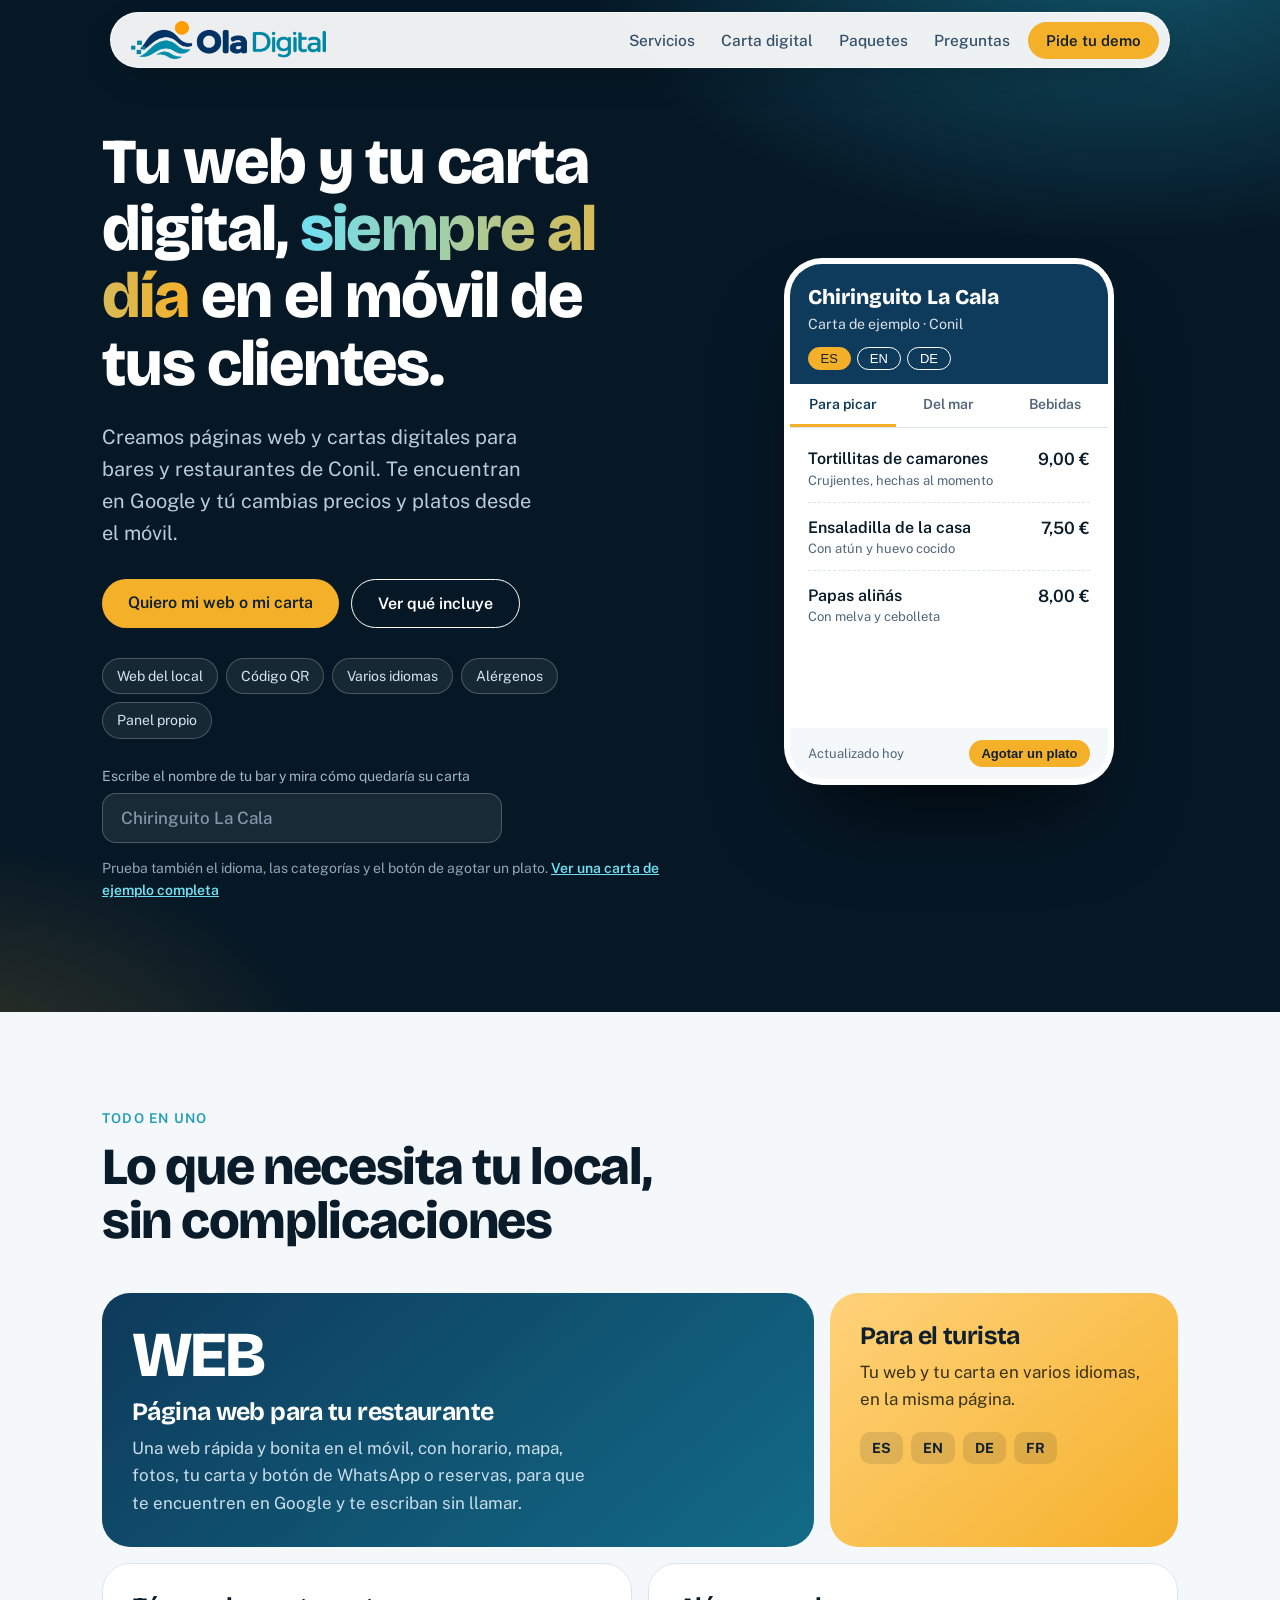
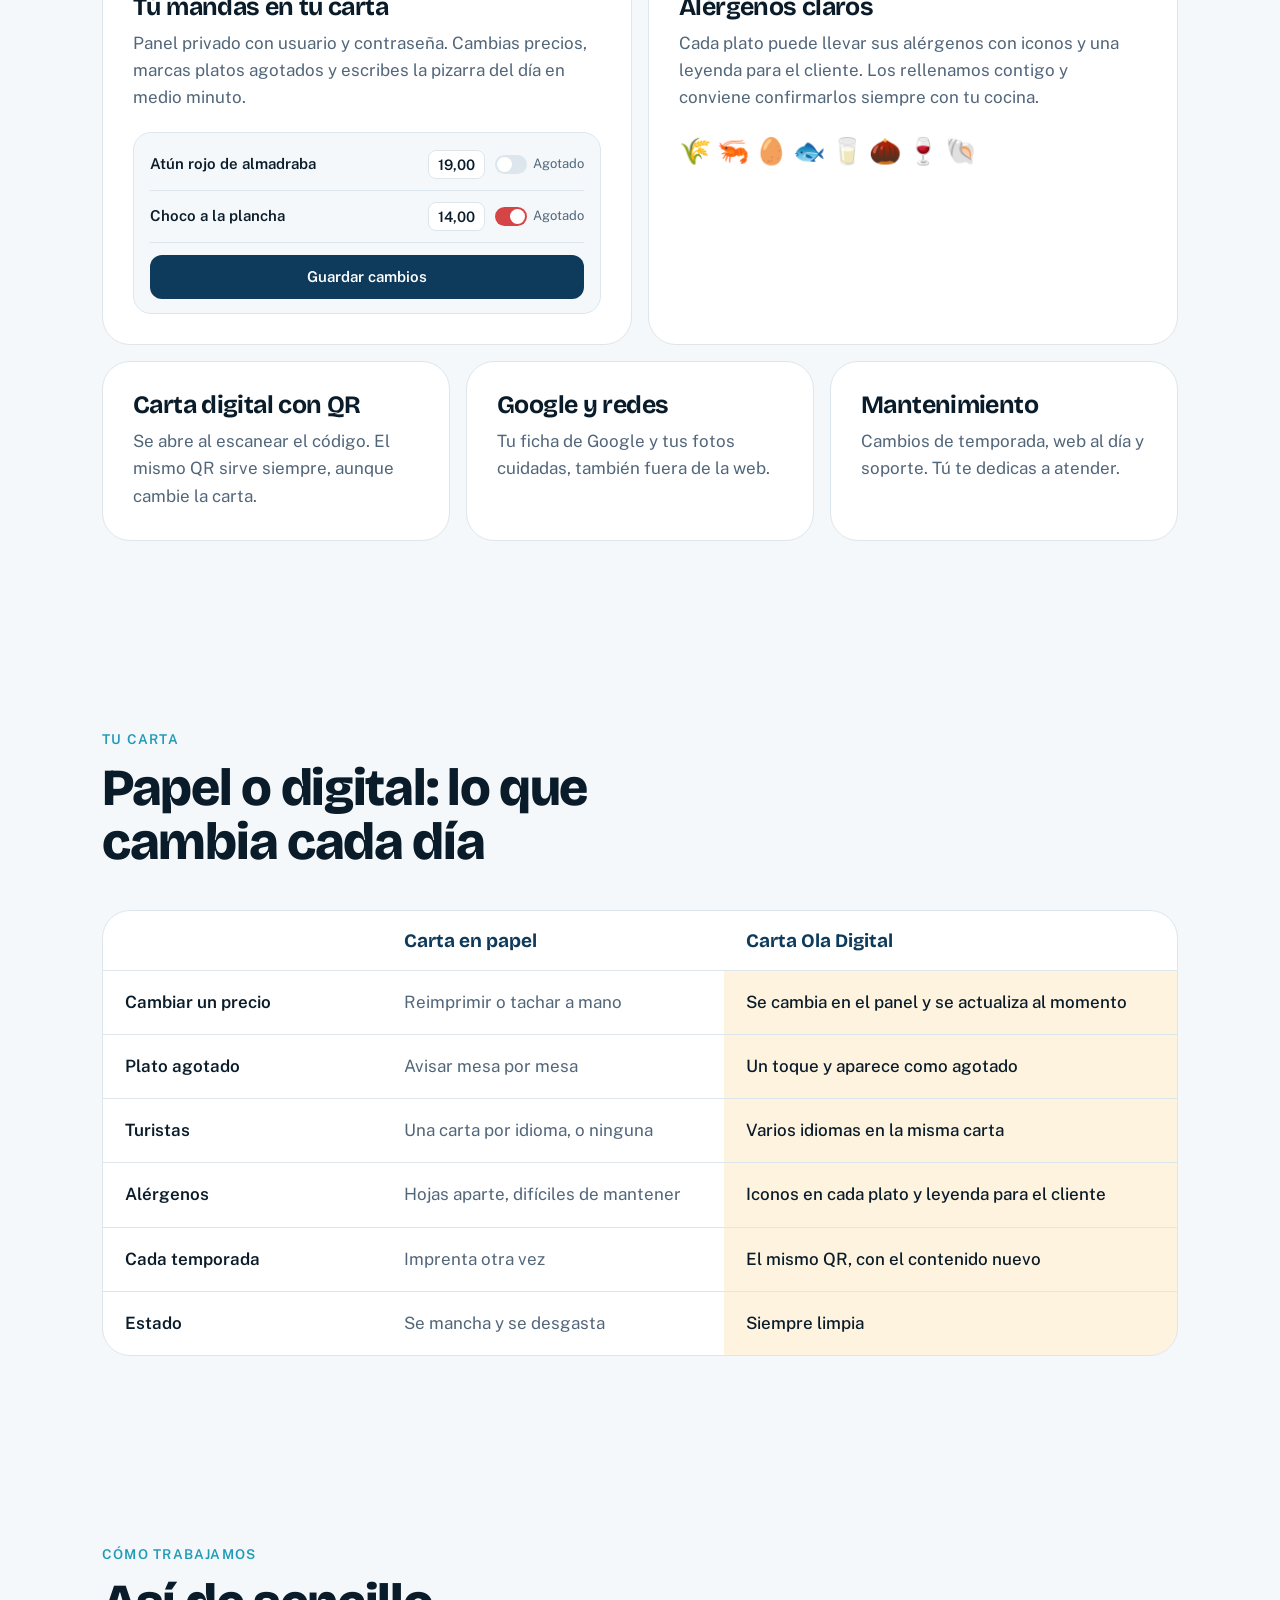
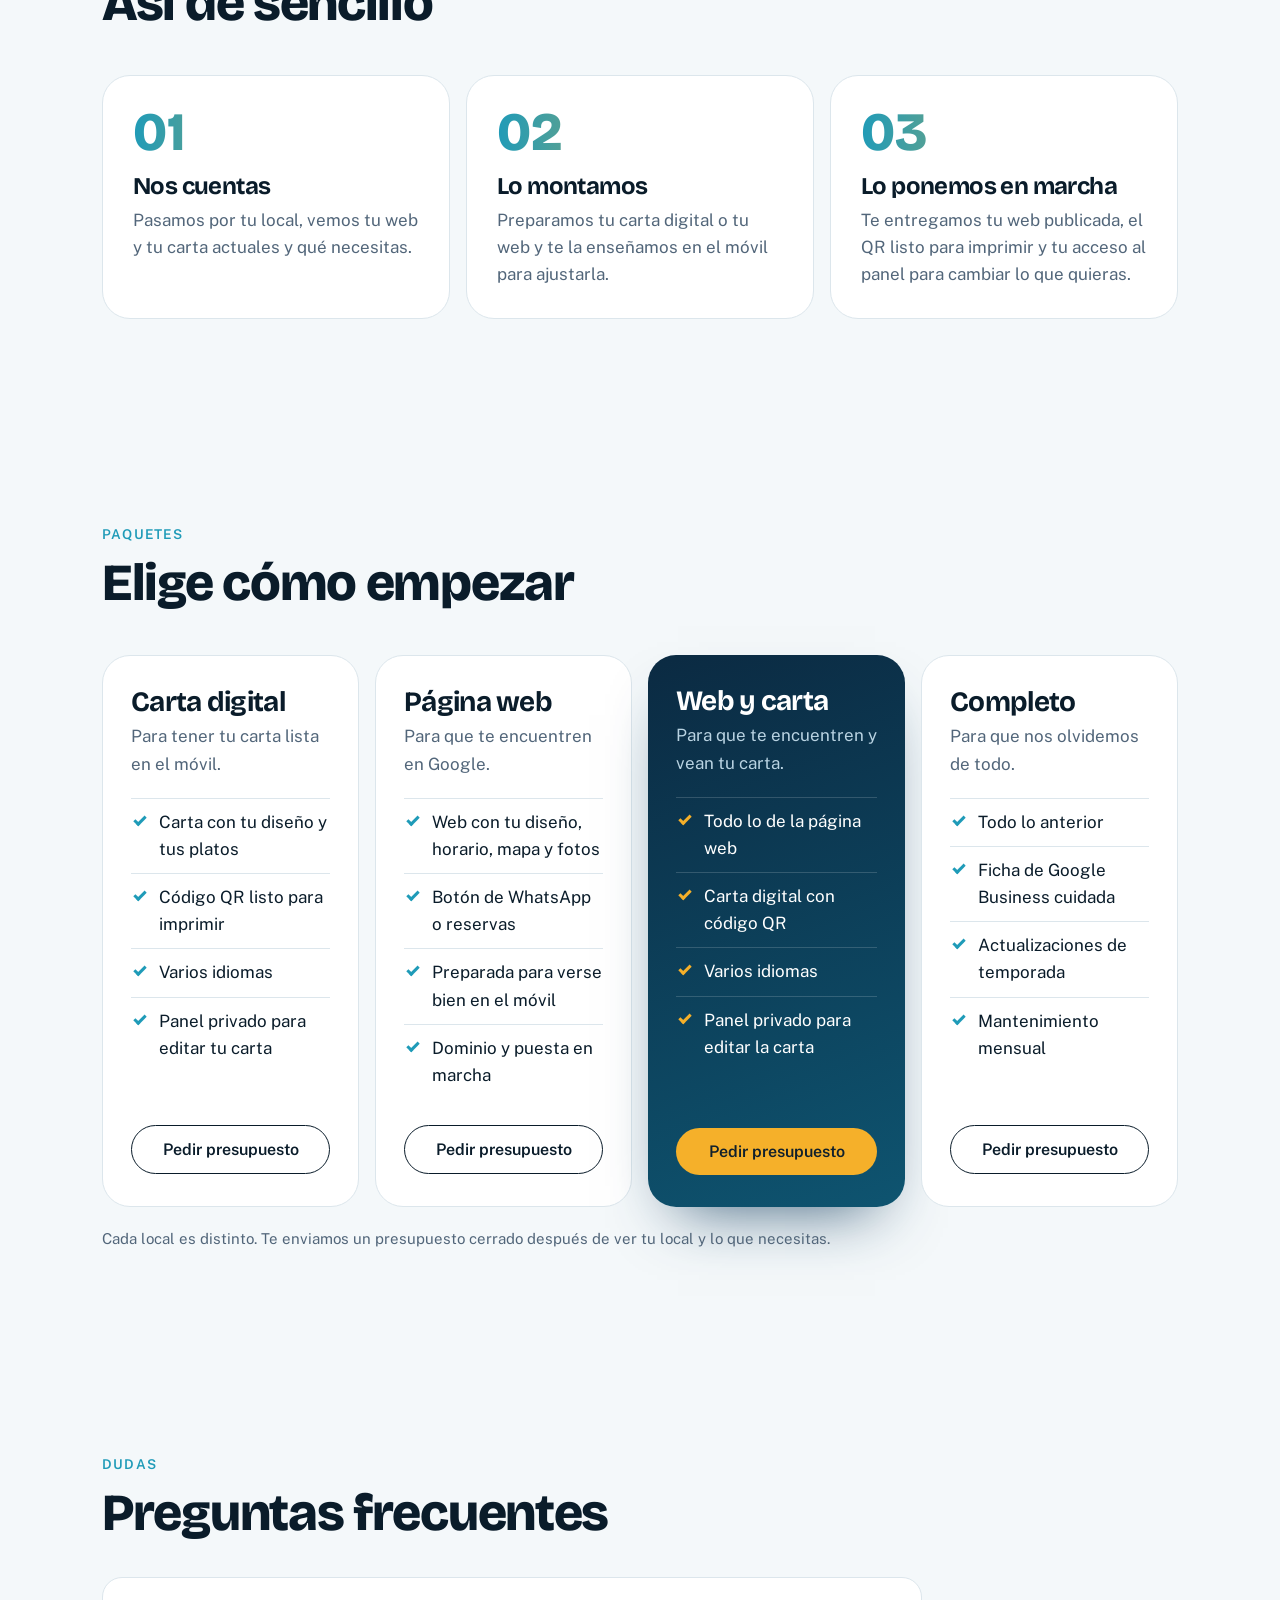
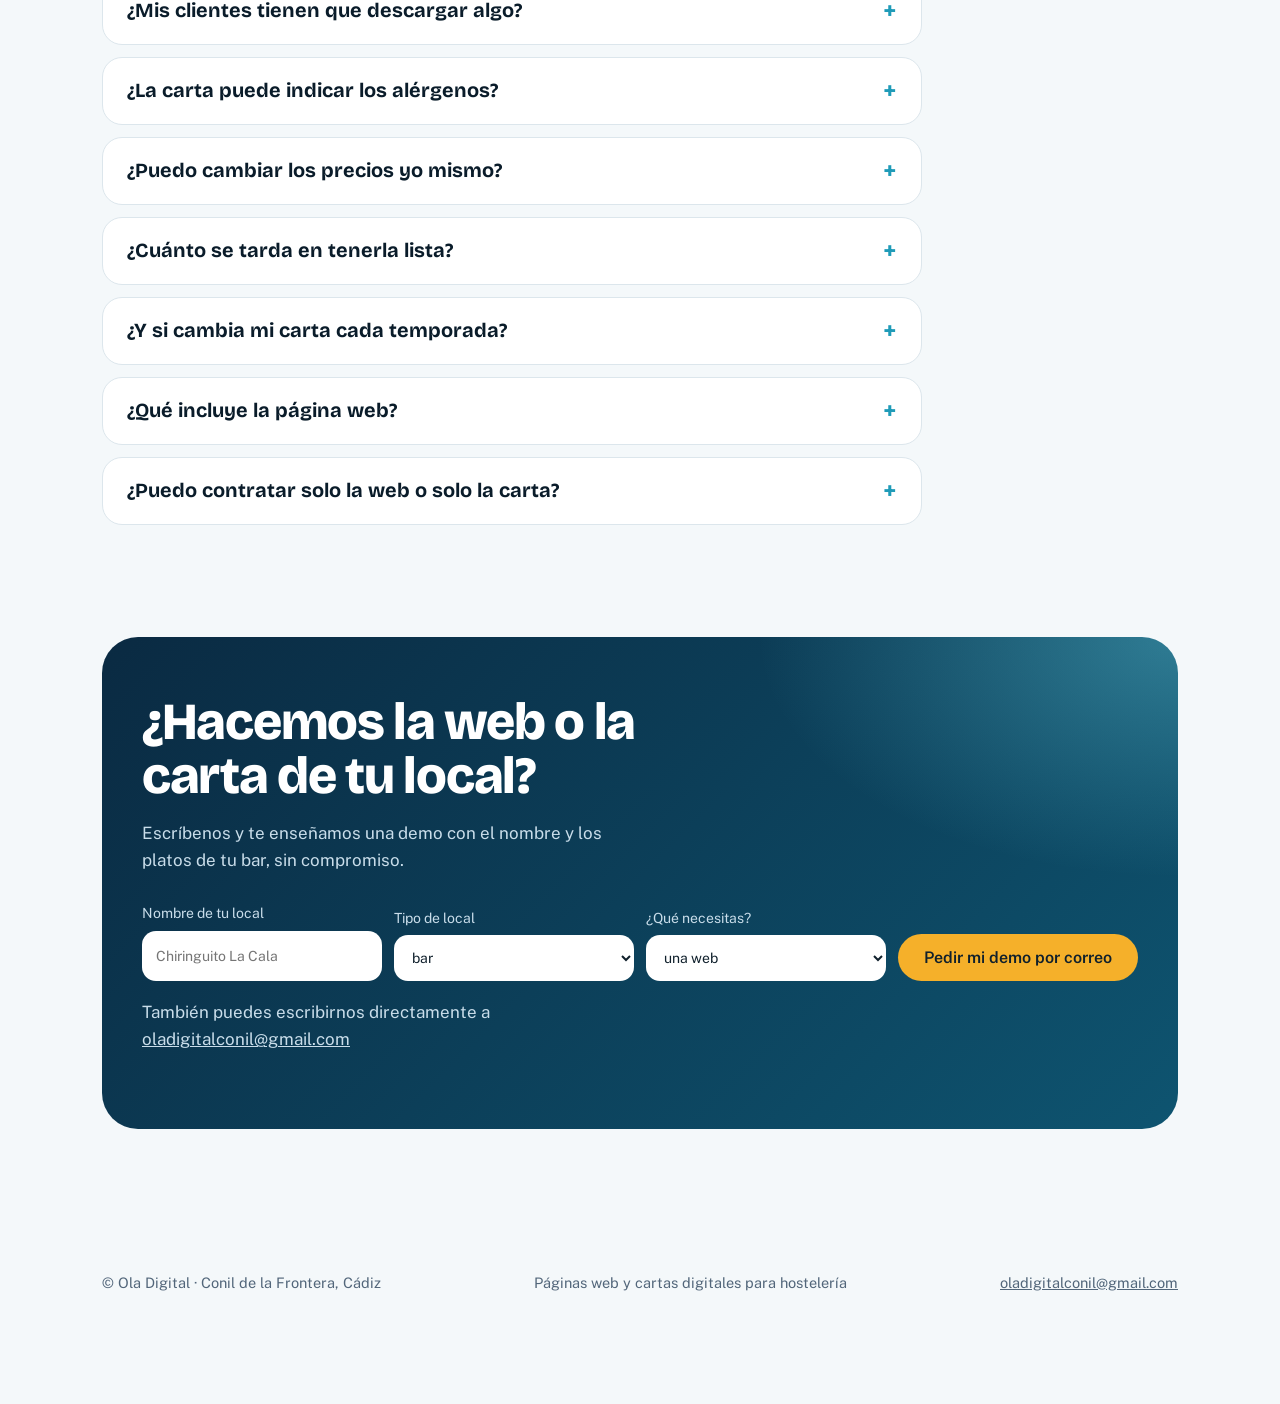
==== commit 3c3736a2: "Rename index (5).html to index.html" ====
--- a/index.html
+++ b/index.html
@@ -106,13 +106,12 @@
     <label>Nombre de tu local<input id="pn" required maxlength="40" placeholder="Chiringuito La Cala" autocomplete="organization"></label>
     <label>Tipo de local<select id="pt"><option>bar</option><option>restaurante</option><option>chiringuito</option><option>otro tipo de local</option></select></label>
     <label>¿Qué necesitas?<select id="pq"><option>una web</option><option>una carta digital</option><option>una web y una carta digital</option></select></label>
-    <button class="btn sun" type="submit">Pedir mi demo por WhatsApp</button>
+    <button class="btn sun" type="submit">Pedir mi demo por correo</button>
   </form>
-  <p style="margin-top:18px">¿Prefieres el correo? Escríbenos a <a href="mailto:oladigitalconil@gmail.com" style="color:inherit;text-decoration:underline">oladigitalconil@gmail.com</a></p>
+  <p style="margin-top:18px">También puedes escribirnos directamente a <a href="mailto:oladigitalconil@gmail.com" style="color:inherit;text-decoration:underline">oladigitalconil@gmail.com</a></p>
 </div></div></section>
 </main>
 <footer><div class="w"><span>© Ola Digital · Conil de la Frontera, Cádiz</span><span>Páginas web y cartas digitales para hostelería</span><span><a href="mailto:oladigitalconil@gmail.com" style="color:inherit">oladigitalconil@gmail.com</a></span></div></footer>
-<a class="wa" href="https://wa.me/34600000000?text=Hola%2C%20quiero%20informaci%C3%B3n%20sobre%20la%20carta%20digital" rel="noopener" aria-label="Escribir por WhatsApp">WhatsApp</a>
 <script src="app.js" defer></script>
 </body>
 </html>
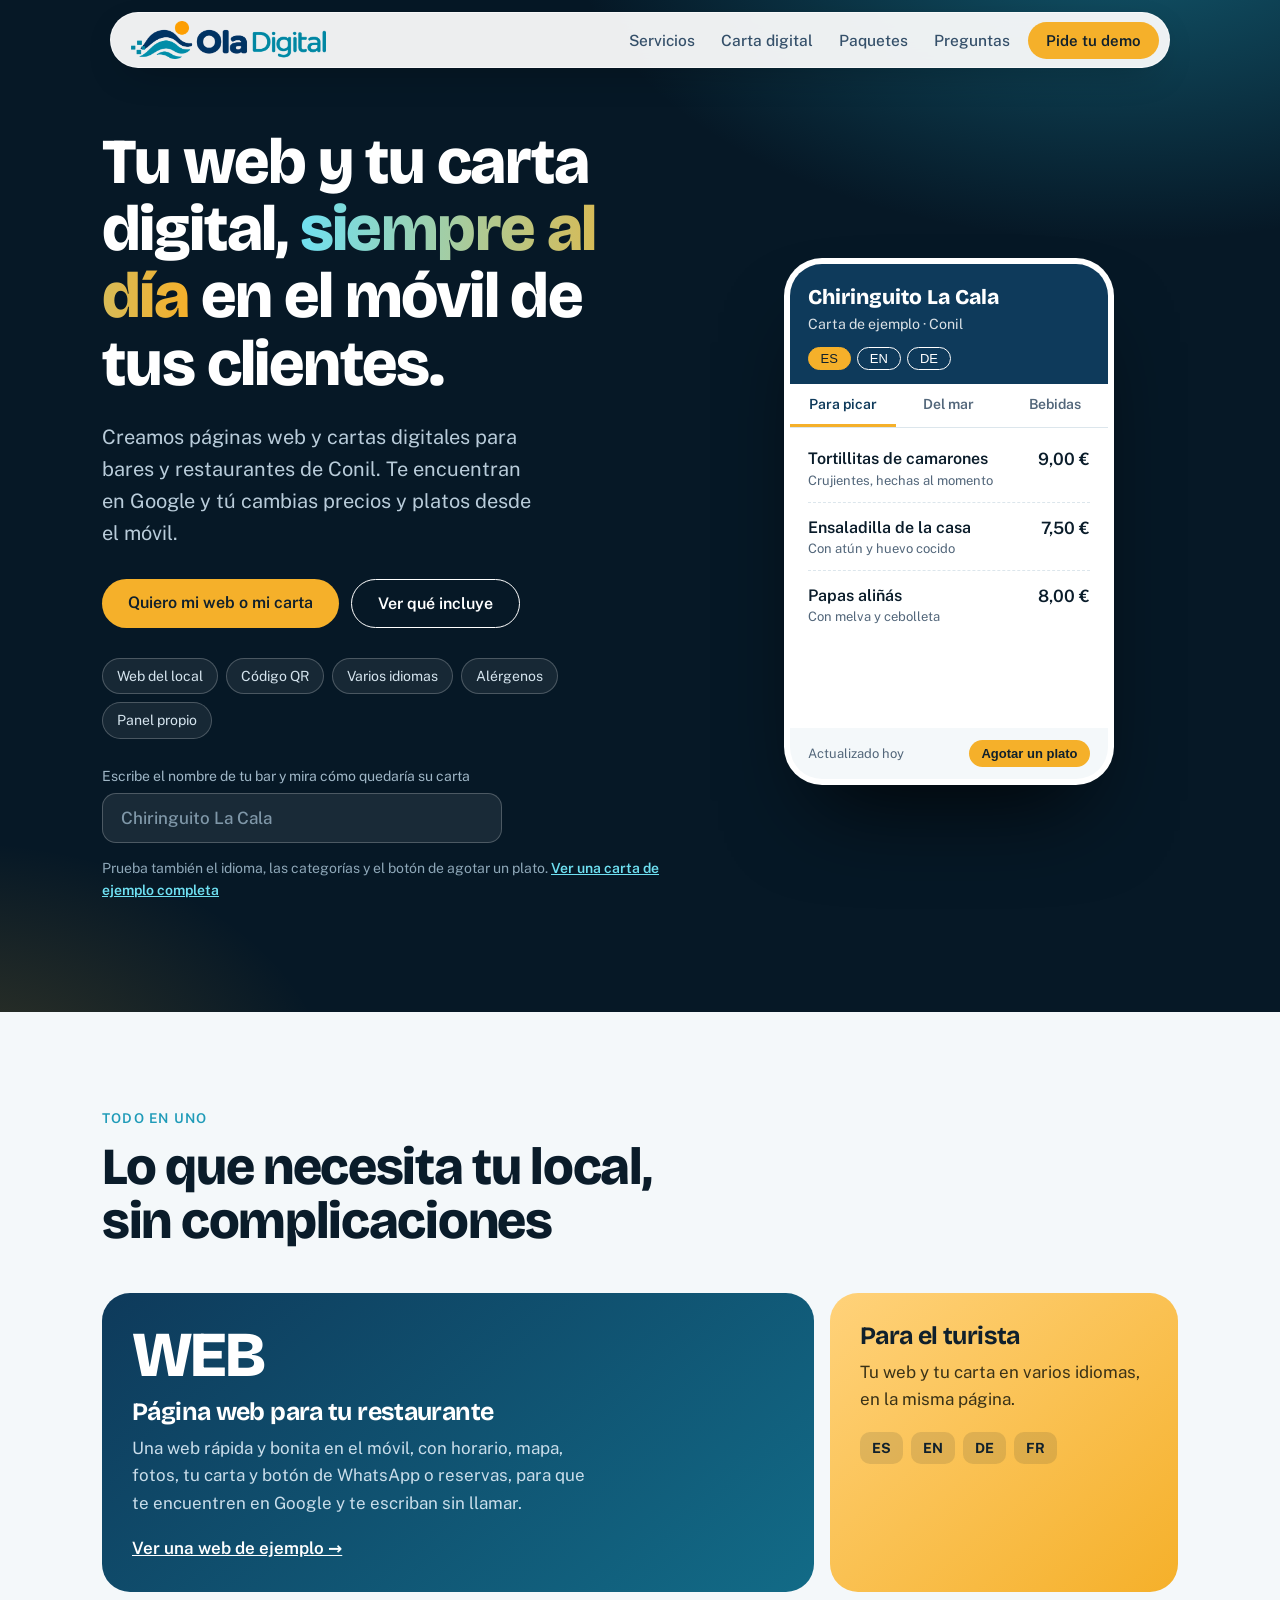
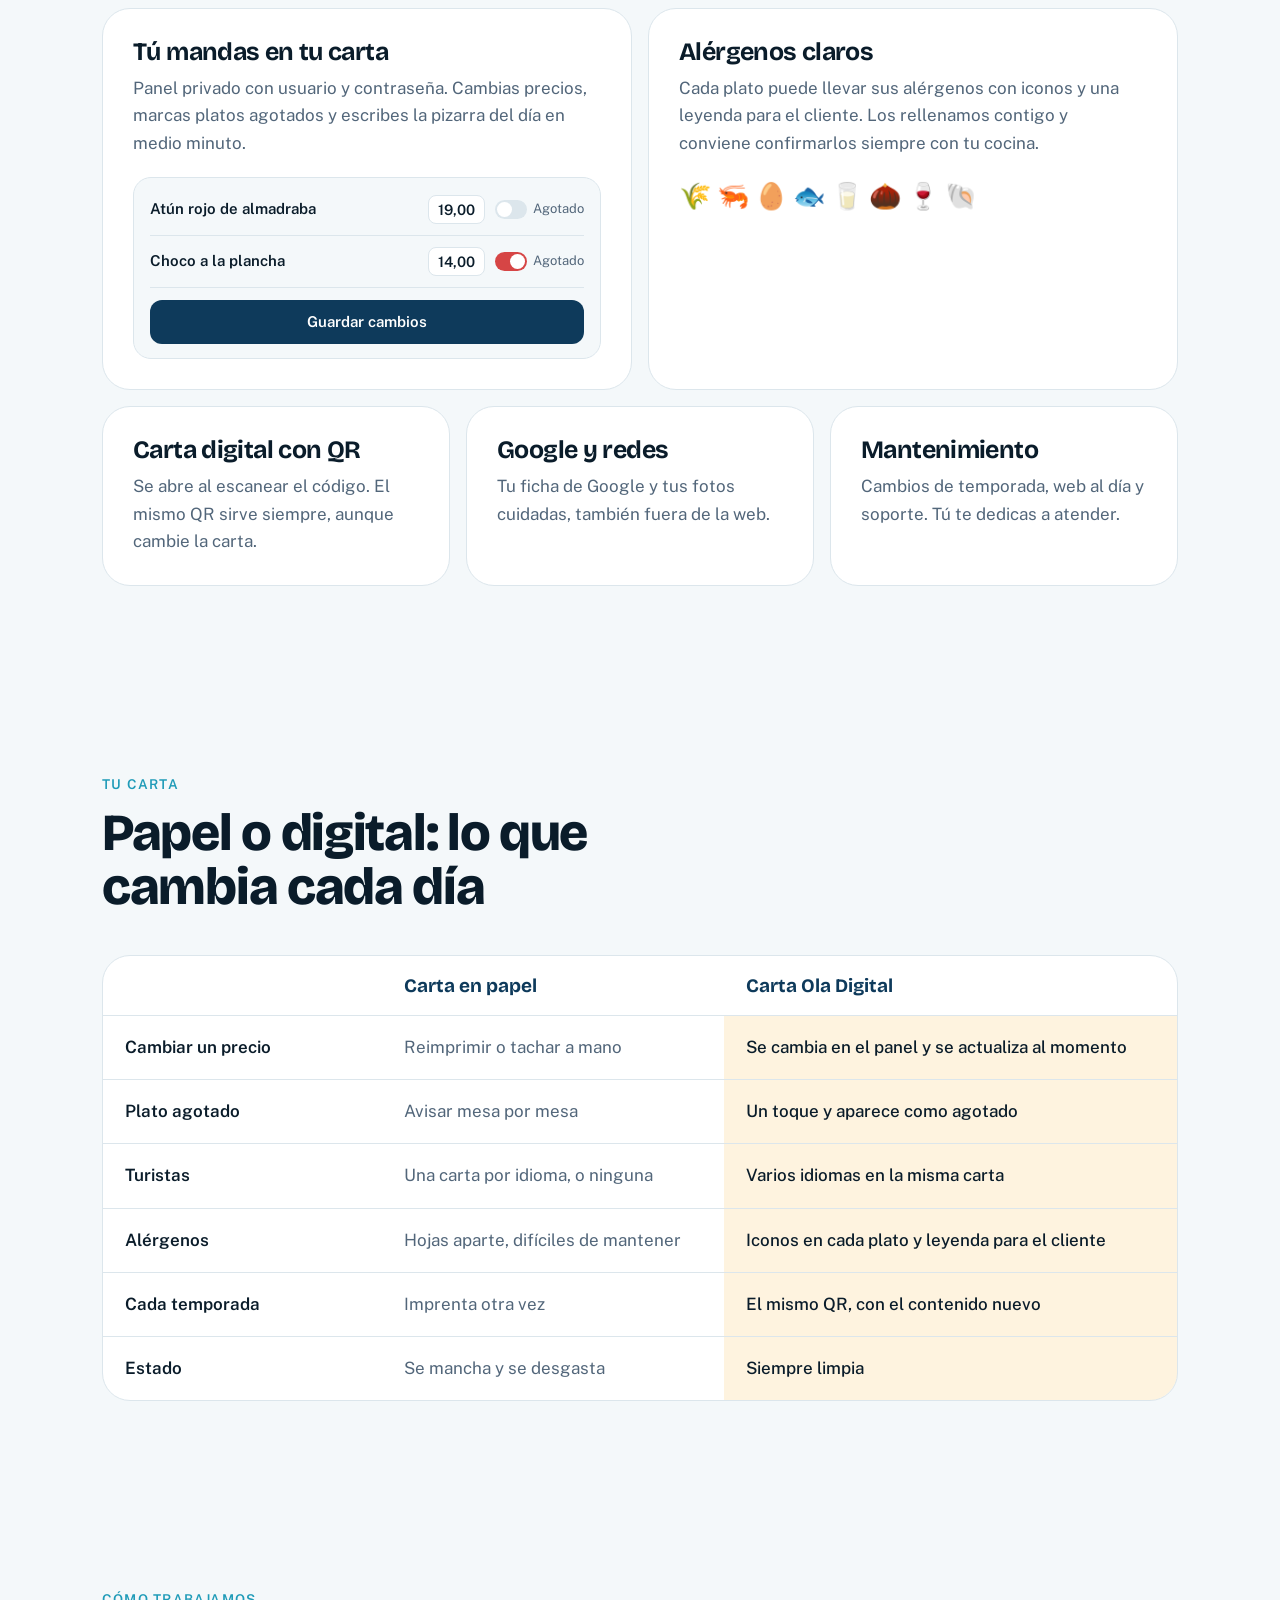
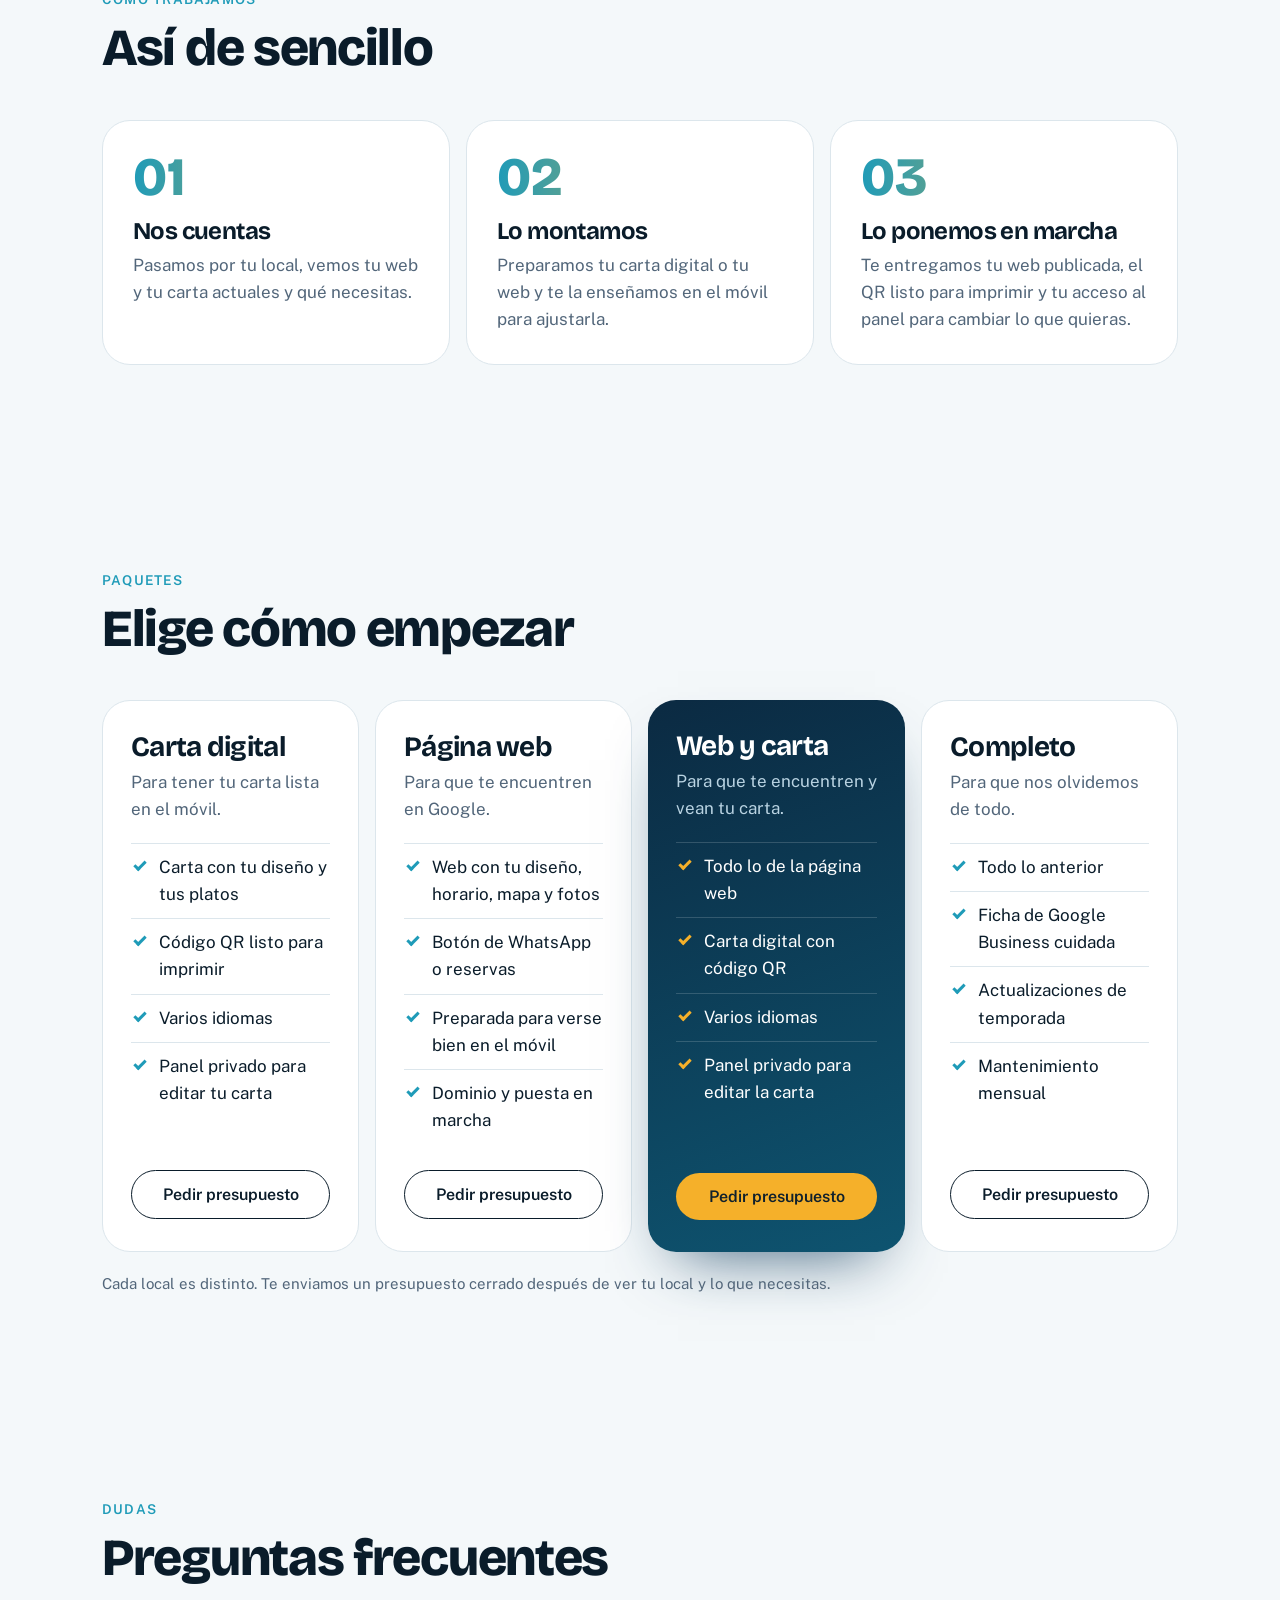
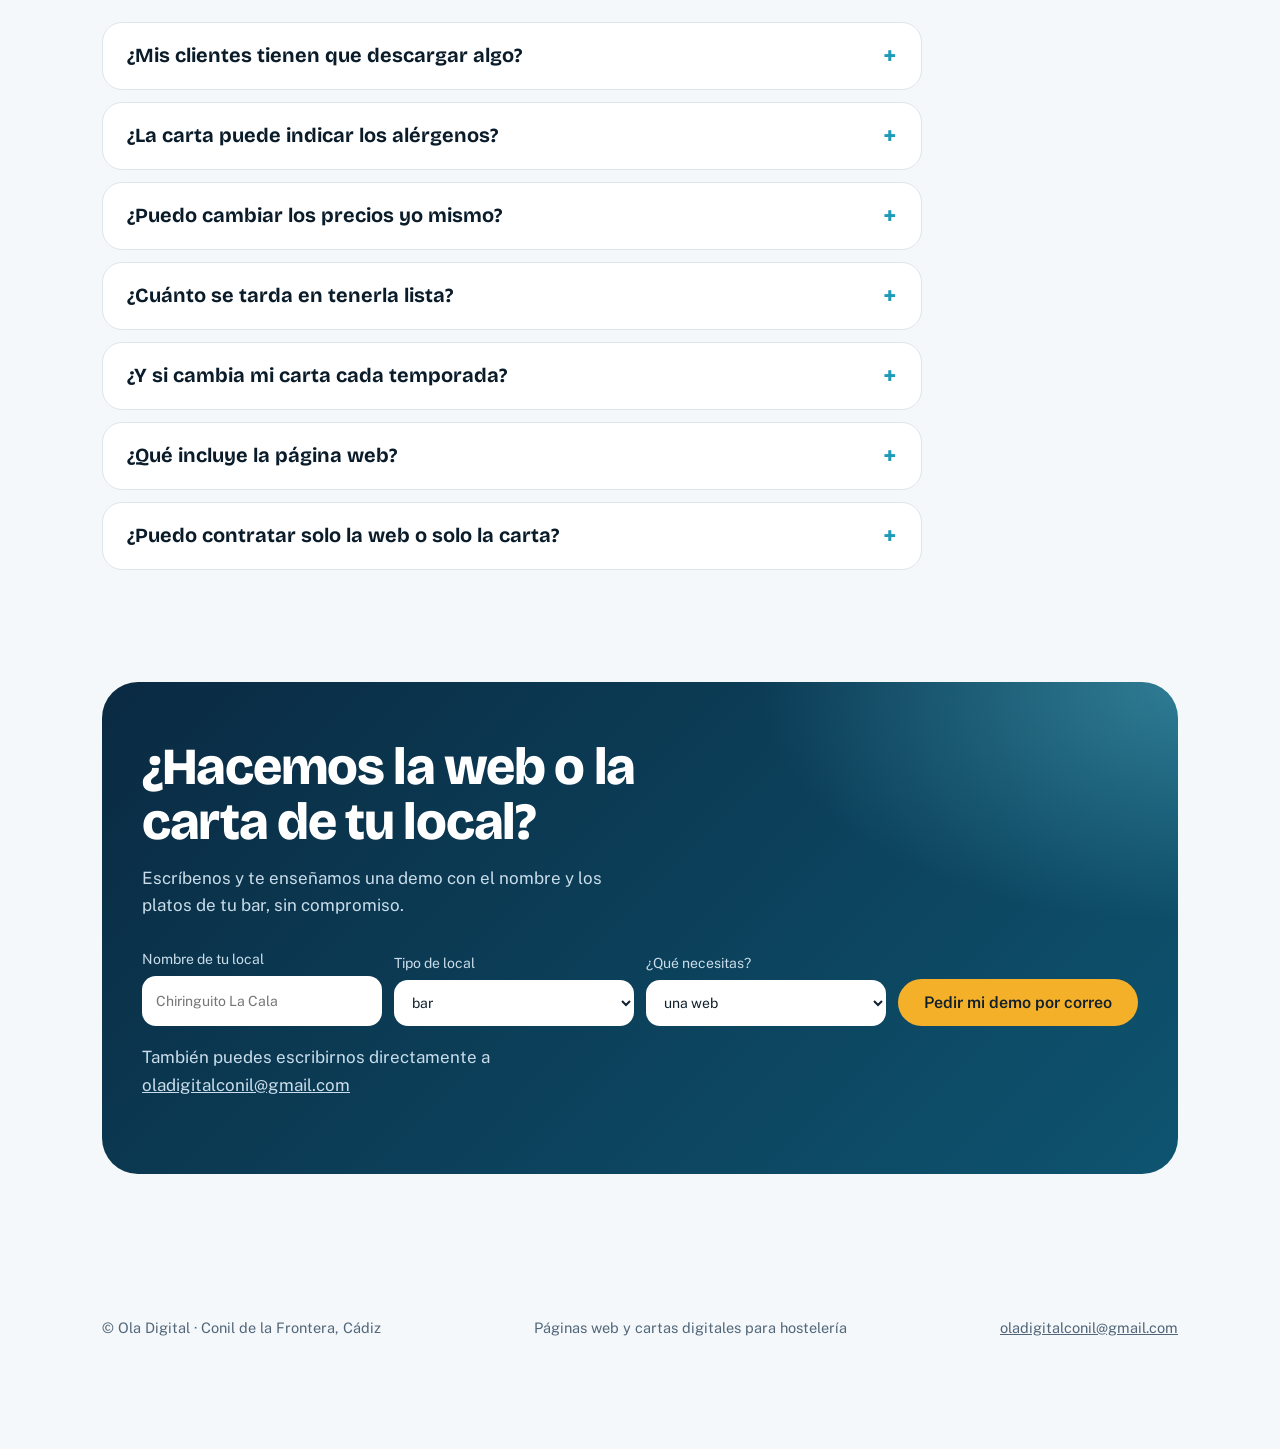
==== commit 457b43da: "Rename index (7).html to index.html" ====
--- a/index.html
+++ b/index.html
@@ -12,6 +12,8 @@
 <link rel="preconnect" href="https://fonts.gstatic.com" crossorigin>
 <link href="https://fonts.googleapis.com/css2?family=Bricolage+Grotesque:wght@500;700;800&family=Public+Sans:wght@400;500;600&display=swap" rel="stylesheet">
 <link rel="stylesheet" href="style.css">
+<script async src="https://pagead2.googlesyndication.com/pagead/js/adsbygoogle.js?client=ca-pub-3285746516656415"
+     crossorigin="anonymous"></script>
 </head>
 <body>
 <header class="nav"><div class="pill">
@@ -41,7 +43,7 @@
 <section id="servicios"><div class="w">
   <span class="kick">Todo en uno</span><h2>Lo que necesita tu local, sin complicaciones</h2>
   <div class="bento">
-    <div class="tile dark s4"><span class="big">WEB</span><h3>Página web para tu restaurante</h3><p>Una web rápida y bonita en el móvil, con horario, mapa, fotos, tu carta y botón de WhatsApp o reservas, para que te encuentren en Google y te escriban sin llamar.</p></div>
+    <div class="tile dark s4"><span class="big">WEB</span><h3>Página web para tu restaurante</h3><p>Una web rápida y bonita en el móvil, con horario, mapa, fotos, tu carta y botón de WhatsApp o reservas, para que te encuentren en Google y te escriban sin llamar.</p><p style="margin-top:18px"><a href="ejemplo.html" style="color:#fff;font-weight:600">Ver una web de ejemplo →</a></p></div>
     <div class="tile sunny s2"><h3>Para el turista</h3><p>Tu web y tu carta en varios idiomas, en la misma página.</p><div class="lg"><span>ES</span><span>EN</span><span>DE</span><span>FR</span></div></div>
     <div class="tile s3"><h3>Tú mandas en tu carta</h3><p>Panel privado con usuario y contraseña. Cambias precios, marcas platos agotados y escribes la pizarra del día en medio minuto.</p>
       <div class="mock" aria-hidden="true"><div class="mrow"><span class="mn">Atún rojo de almadraba</span><span class="mp">19,00</span><span class="msw"><i></i>Agotado</span></div><div class="mrow"><span class="mn">Choco a la plancha</span><span class="mp">14,00</span><span class="msw on"><i></i>Agotado</span></div><div class="mbtn">Guardar cambios</div></div></div>
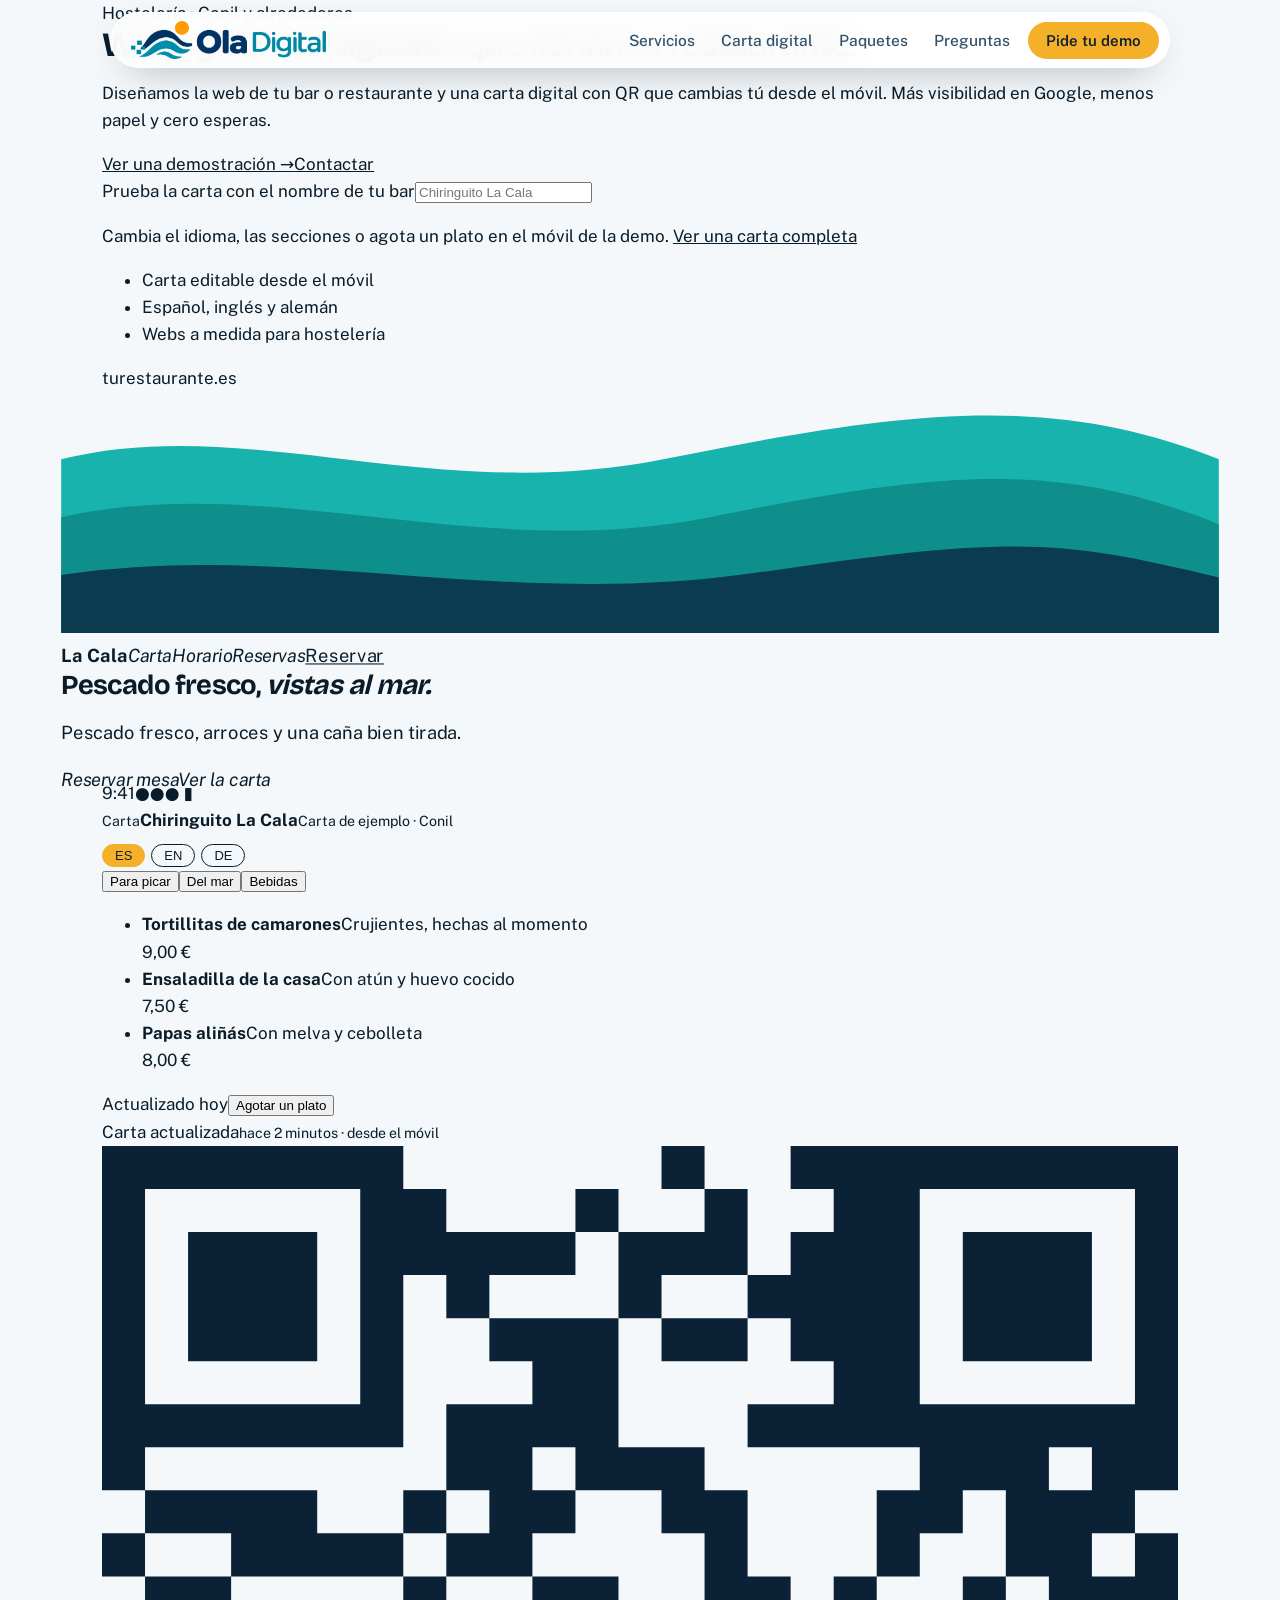
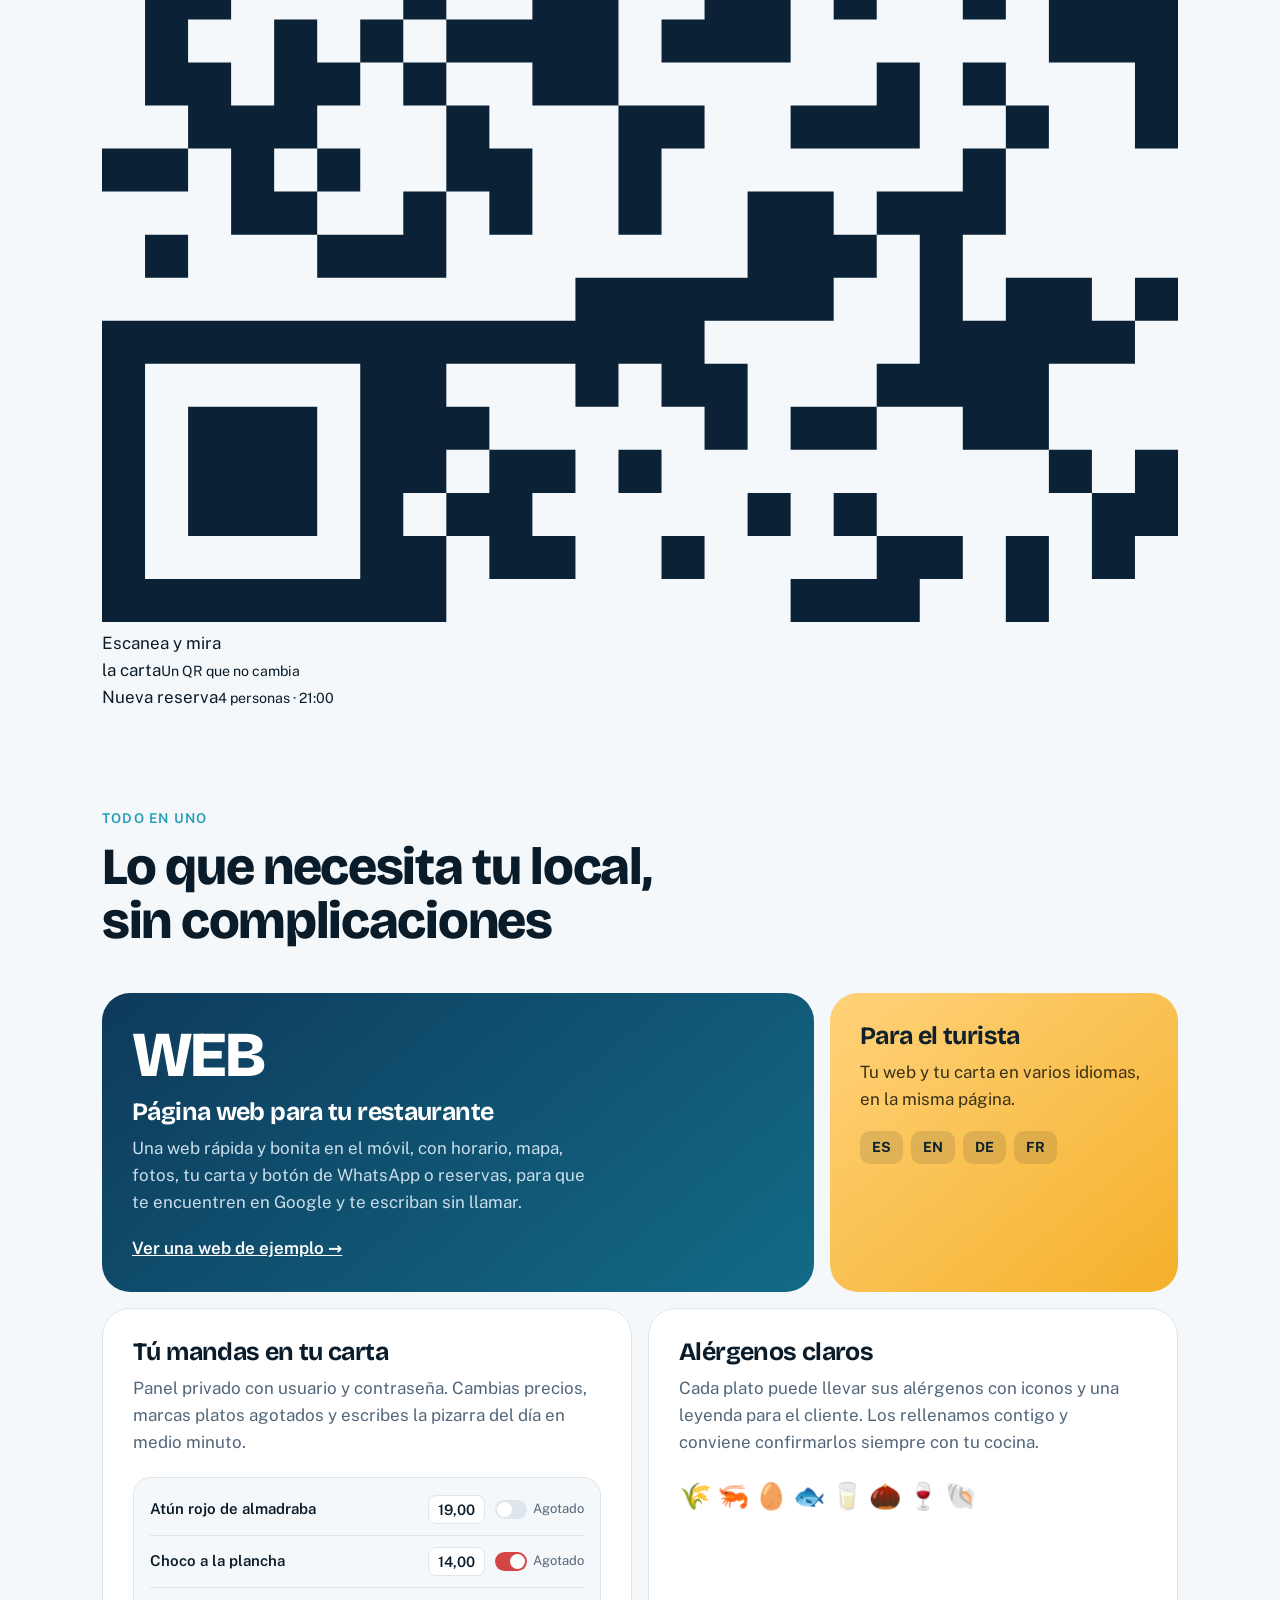
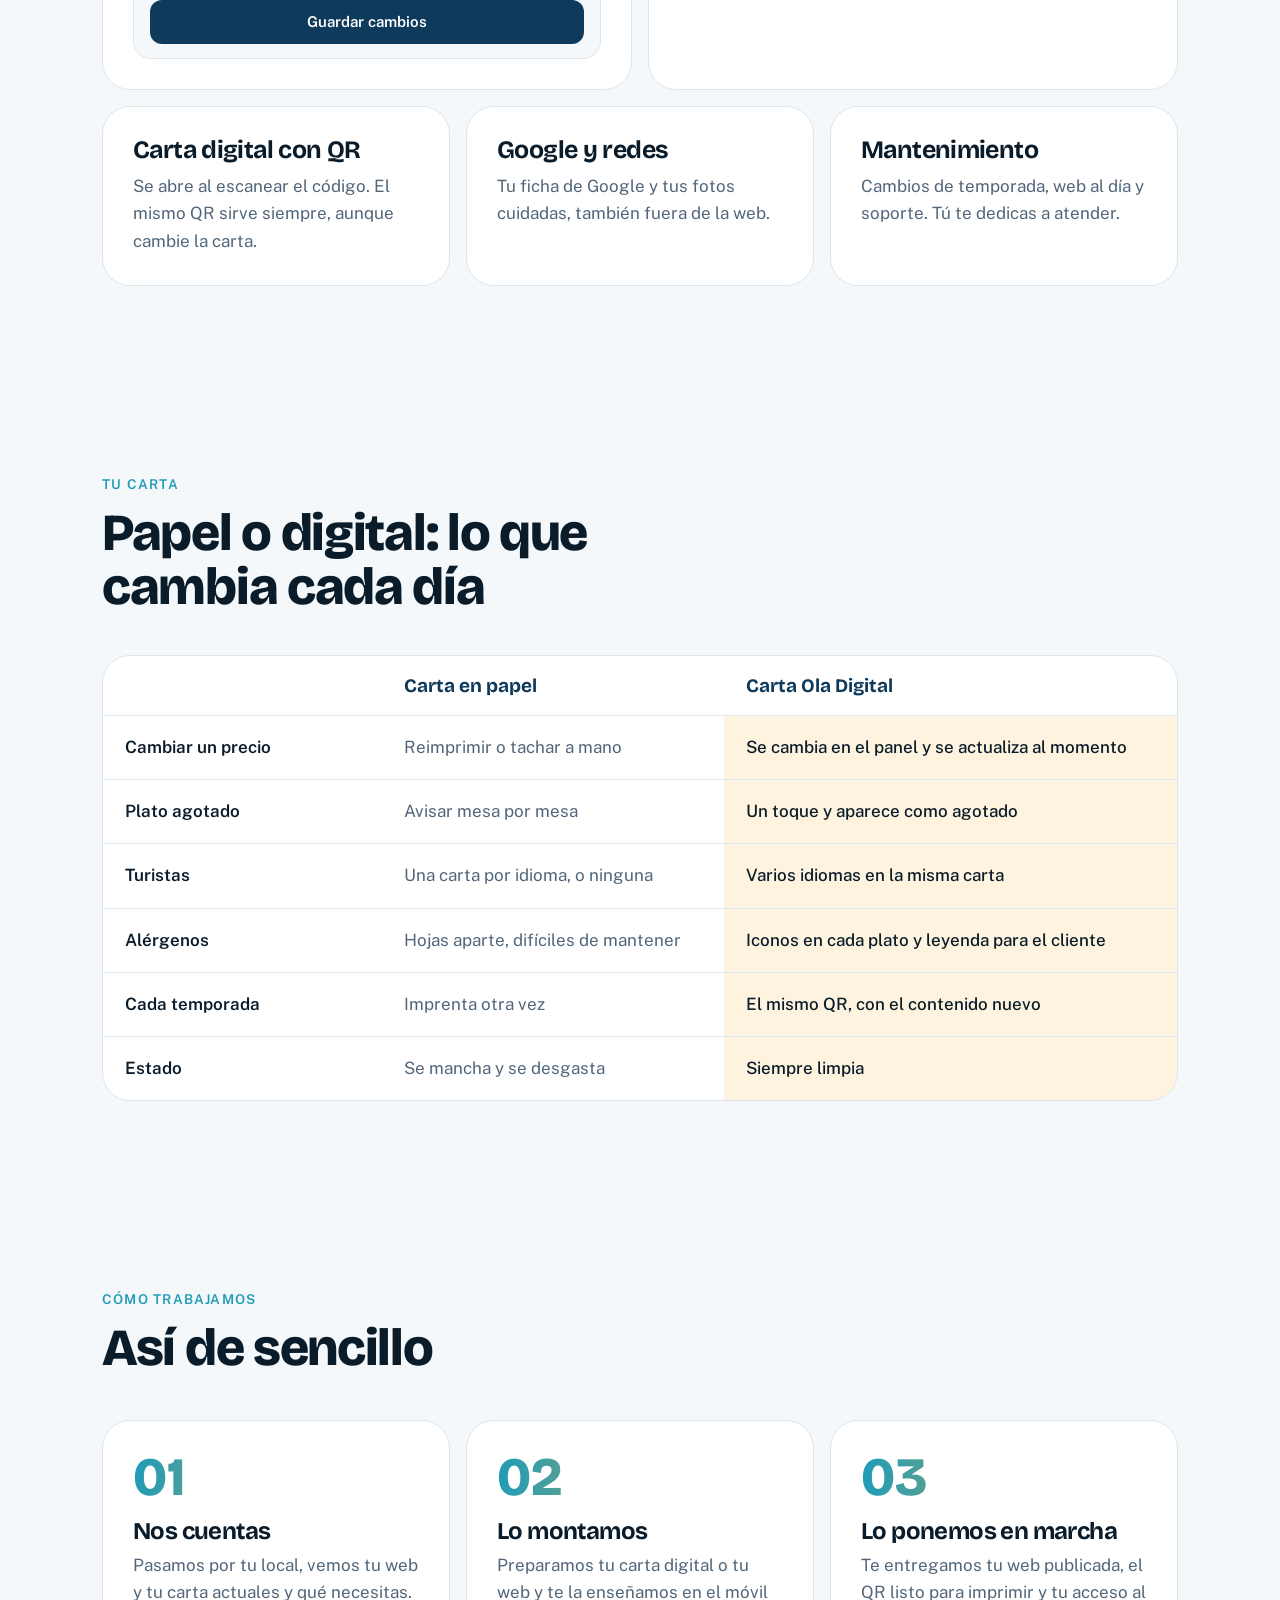
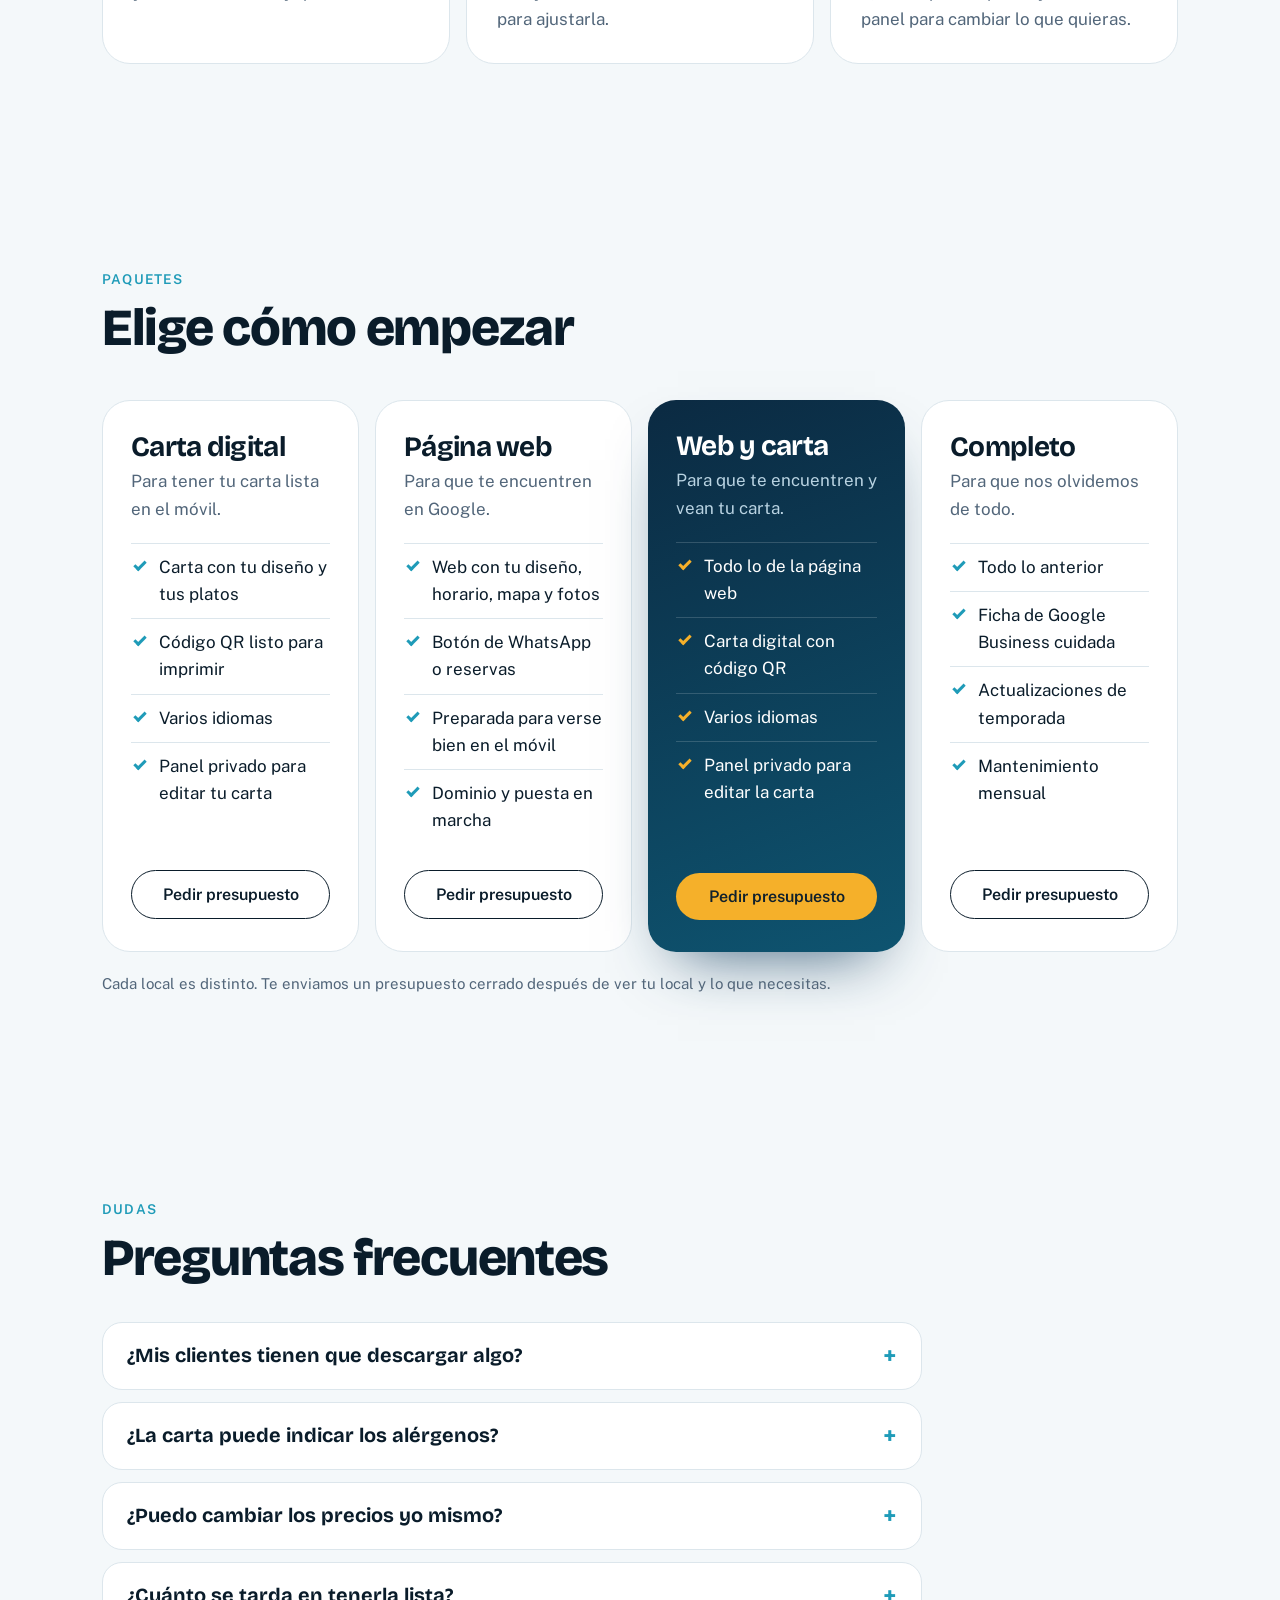
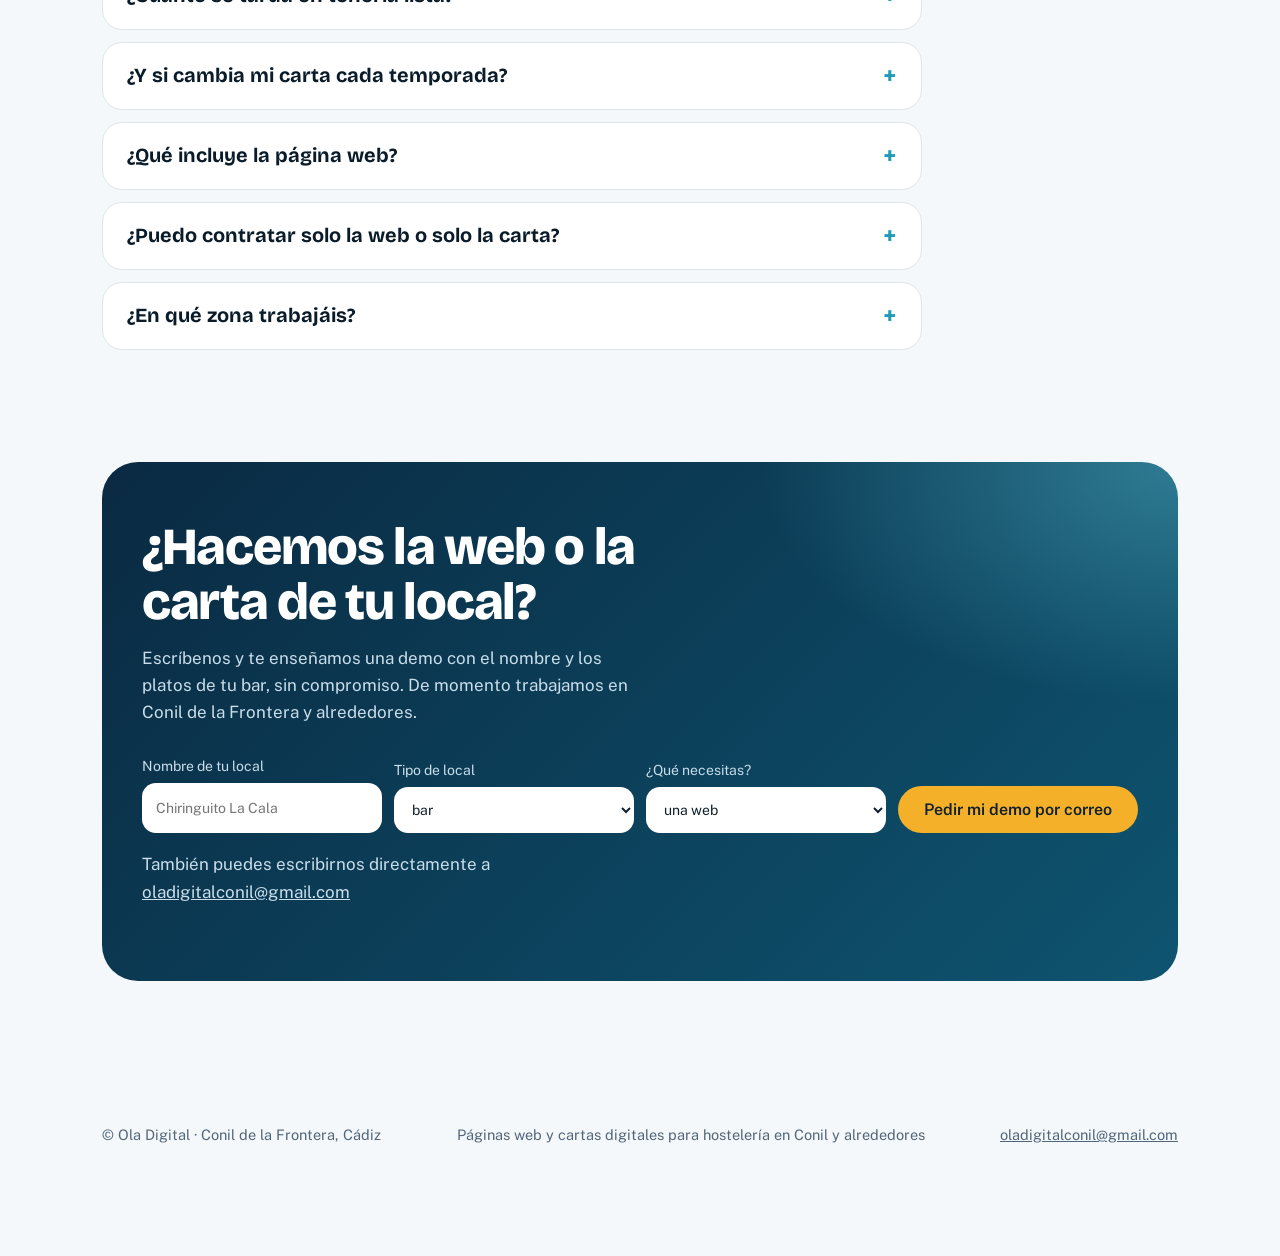
==== commit 03b997f1: "Rename index (9).html to index.html" ====
--- a/index.html
+++ b/index.html
@@ -3,14 +3,19 @@
 <head>
 <meta charset="utf-8">
 <meta name="viewport" content="width=device-width, initial-scale=1, viewport-fit=cover">
-<title>Ola Digital · Páginas web y cartas digitales para restaurantes de Conil</title>
-<meta name="description" content="Ola Digital crea páginas web y cartas digitales con QR para bares y restaurantes de Conil de la Frontera. Te encuentran en Google y tú cambias precios y platos desde el móvil.">
+<title>Cartas digitales y webs para restaurantes en Conil | Ola Digital</title>
+<meta name="description" content="Webs y cartas digitales con QR para bares y restaurantes de Conil y alrededores. Cambia precios y platos desde el móvil. Pide tu demo.">
 <meta name="theme-color" content="#061826">
-<script type="application/ld+json">{"@context":"https://schema.org","@type":"ProfessionalService","name":"Ola Digital","email":"oladigitalconil@gmail.com","description":"Páginas web y cartas digitales con QR para bares y restaurantes","areaServed":{"@type":"City","name":"Conil de la Frontera"}}</script>
+<link rel="canonical" href="https://oladigitalconil.github.io/">
+<meta property="og:type" content="website"><meta property="og:locale" content="es_ES"><meta property="og:site_name" content="Ola Digital"><meta property="og:url" content="https://oladigitalconil.github.io/">
+<meta property="og:title" content="Cartas digitales y webs para restaurantes en Conil | Ola Digital"><meta property="og:description" content="Webs y cartas digitales con QR para bares y restaurantes de Conil y alrededores. Cambia precios y platos desde el móvil.">
+<meta property="og:image" content="https://oladigitalconil.github.io/og-image.png"><meta property="og:image:width" content="1200"><meta property="og:image:height" content="630">
+<meta name="twitter:card" content="summary_large_image"><meta name="twitter:title" content="Cartas digitales y webs para restaurantes en Conil | Ola Digital"><meta name="twitter:image" content="https://oladigitalconil.github.io/og-image.png">
+<script type="application/ld+json">{"@context":"https://schema.org","@type":"ProfessionalService","name":"Ola Digital","url":"https://oladigitalconil.github.io/","logo":"https://oladigitalconil.github.io/logo.png","image":"https://oladigitalconil.github.io/og-image.png","email":"oladigitalconil@gmail.com","description":"Páginas web y cartas digitales con QR para bares y restaurantes de Conil de la Frontera y alrededores","address":{"@type":"PostalAddress","addressLocality":"Conil de la Frontera","addressRegion":"Cádiz","addressCountry":"ES"},"areaServed":{"@type":"City","name":"Conil de la Frontera"},"serviceType":["Páginas web para restaurantes","Cartas digitales con código QR"]}</script>
 <link rel="icon" type="image/png" href="favicon%20.png">
 <link rel="preconnect" href="https://fonts.googleapis.com">
 <link rel="preconnect" href="https://fonts.gstatic.com" crossorigin>
-<link href="https://fonts.googleapis.com/css2?family=Bricolage+Grotesque:wght@500;700;800&family=Public+Sans:wght@400;500;600&display=swap" rel="stylesheet">
+<link href="https://fonts.googleapis.com/css2?family=Bricolage+Grotesque:wght@500;700;800&family=Fraunces:ital,wght@1,700&family=Public+Sans:wght@400;500;600&display=swap" rel="stylesheet">
 <link rel="stylesheet" href="style.css">
 <script async src="https://pagead2.googlesyndication.com/pagead/js/adsbygoogle.js?client=ca-pub-3285746516656415"
      crossorigin="anonymous"></script>
@@ -23,27 +28,38 @@
 </div></header>
 
 <main>
-<div class="hero"><div class="w">
-  <div>
-    <h1>Tu web y tu carta digital, <span class="gt">siempre al día</span> en el móvil de tus clientes.</h1>
-    <p class="lead">Creamos páginas web y cartas digitales para bares y restaurantes de Conil. Te encuentran en Google y tú cambias precios y platos desde el móvil.</p>
-    <div class="acts"><a class="btn sun" href="#contacto">Quiero mi web o mi carta</a><a class="btn ghost" href="#servicios">Ver qué incluye</a></div>
-    <div class="chips"><span>Web del local</span><span>Código QR</span><span>Varios idiomas</span><span>Alérgenos</span><span>Panel propio</span></div>
-    <div class="try"><label for="nom">Escribe el nombre de tu bar y mira cómo quedaría su carta</label><input id="nom" type="text" maxlength="30" placeholder="Chiringuito La Cala" autocomplete="off"></div>
-    <p class="hint">Prueba también el idioma, las categorías y el botón de agotar un plato. <a href="https://conilvacaciones.github.io/Agenciamarketing/?bar=demo" rel="noopener">Ver una carta de ejemplo completa</a></p>
+<div class="hx-hero"><div class="w hx-grid">
+  <div class="hx-copy">
+    <span class="hx-pill"><i></i>Hostelería · Conil y alrededores</span>
+    <h1>Webs y cartas digitales que <em>llenan</em> tu restaurante.</h1>
+    <p class="hx-sub">Diseñamos la web de tu bar o restaurante y una carta digital con QR que cambias tú desde el móvil. Más visibilidad en Google, menos papel y cero esperas.</p>
+    <div class="hx-acts"><a class="hx-btn pri" href="https://oladigitalconil.github.io/ejemplo/">Ver una demostración <span aria-hidden="true">→</span></a><a class="hx-btn out" href="#contacto">Contactar</a></div>
+    <div class="hx-try"><label for="nom">Prueba la carta con el nombre de tu bar</label><input id="nom" type="text" maxlength="30" placeholder="Chiringuito La Cala" autocomplete="off"></div>
+    <p class="hx-hint">Cambia el idioma, las secciones o agota un plato en el móvil de la demo. <a href="https://oladigitalconil.github.io/ejemplo/carta.html" rel="noopener">Ver una carta completa</a></p>
+    <ul class="hx-trust"><li>Carta editable desde el móvil</li><li>Español, inglés y alemán</li><li>Webs a medida para hostelería</li></ul>
   </div>
-  <div class="phone" aria-label="Demo de carta digital">
-    <div class="ph-head"><b id="barname">Chiringuito La Cala</b><small id="sub">Carta de ejemplo · Conil</small>
-      <div class="lang" role="group" aria-label="Idioma"><button data-l="es" aria-pressed="true">ES</button><button data-l="en" aria-pressed="false">EN</button><button data-l="de" aria-pressed="false">DE</button></div></div>
-    <div class="tabs" role="tablist" id="tabs"></div><ul class="items" id="items"></ul>
-    <div class="upd"><span id="updtxt">Actualizado hoy</span><button id="agot">Agotar un plato</button></div>
+  <div class="hx-visual">
+    <div class="hx-sunr" aria-hidden="true"></div>
+    <div class="hx-laptop" aria-hidden="true"><div class="hx-chrome"><i></i><i></i><i></i><span>turestaurante.es</span></div><div class="hx-vp"><div class="hx-site" id="hxsite"><div class="hx-ssun"></div><svg class="hx-waves" viewBox="0 0 1000 220" preserveAspectRatio="none" aria-hidden="true"><path d="M0 70C160 30 320 110 520 70s330-60 480 0V220H0z" fill="#19B3AE"/><path d="M0 120C180 80 360 160 560 120s300-50 440 6V220H0z" fill="#0E8F8C"/><path d="M0 170C200 140 380 200 600 168s260-30 400 4V220H0z" fill="#0B3B4F"/></svg>
+      <div class="hx-sn"><b>La Cala</b><span><i>Carta</i><i>Horario</i><i>Reservas</i></span><u>Reservar</u></div>
+      <h2>Pescado fresco, <em>vistas al mar.</em></h2><p>Pescado fresco, arroces y una caña bien tirada.</p><div class="hx-bt"><i>Reservar mesa</i><i>Ver la carta</i></div></div></div></div>
+    <div class="hx-phone" aria-label="Demo de carta digital"><div class="hx-screen">
+      <div class="hx-st" aria-hidden="true"><span>9:41</span><span>●●● ▮</span></div>
+      <div class="hx-head"><small>Carta</small><b id="barname">Chiringuito La Cala</b><small id="sub">Carta de ejemplo · Conil</small>
+        <div class="lang" role="group" aria-label="Idioma"><button data-l="es" aria-pressed="true">ES</button><button data-l="en" aria-pressed="false">EN</button><button data-l="de" aria-pressed="false">DE</button></div></div>
+      <div class="hx-tabs" role="tablist" id="tabs"></div><ul class="hx-items" id="items"></ul>
+      <div class="hx-upd"><span id="updtxt">Actualizado hoy</span><button id="agot">Agotar un plato</button></div>
+    </div></div>
+    <div class="hx-chip c1" aria-hidden="true"><span class="hx-dot"></span><div>Carta actualizada<small>hace 2 minutos · desde el móvil</small></div></div>
+    <div class="hx-chip c2" aria-hidden="true"><div class="hx-qr"><svg viewBox="0 0 25 25" aria-hidden="true"><path fill="#0B2236" d="M0 0h7v1h-7zM13 0h1v1h-1zM16 0h9v1h-9zM0 1h1v1h-1zM6 1h2v1h-2zM11 1h1v1h-1zM14 1h1v1h-1zM17 1h2v1h-2zM24 1h1v1h-1zM0 2h1v1h-1zM2 2h3v1h-3zM6 2h5v1h-5zM12 2h3v1h-3zM16 2h3v1h-3zM20 2h3v1h-3zM24 2h1v1h-1zM0 3h1v1h-1zM2 3h3v1h-3zM6 3h1v1h-1zM8 3h1v1h-1zM12 3h1v1h-1zM15 3h4v1h-4zM20 3h3v1h-3zM24 3h1v1h-1zM0 4h1v1h-1zM2 4h3v1h-3zM6 4h1v1h-1zM9 4h3v1h-3zM13 4h2v1h-2zM16 4h3v1h-3zM20 4h3v1h-3zM24 4h1v1h-1zM0 5h1v1h-1zM6 5h1v1h-1zM10 5h2v1h-2zM17 5h2v1h-2zM24 5h1v1h-1zM0 6h7v1h-7zM8 6h4v1h-4zM15 6h10v1h-10zM0 7h1v1h-1zM8 7h2v1h-2zM11 7h3v1h-3zM19 7h3v1h-3zM23 7h2v1h-2zM1 8h4v1h-4zM7 8h1v1h-1zM9 8h2v1h-2zM13 8h2v1h-2zM18 8h2v1h-2zM21 8h3v1h-3zM0 9h1v1h-1zM3 9h4v1h-4zM8 9h2v1h-2zM14 9h1v1h-1zM18 9h1v1h-1zM21 9h2v1h-2zM24 9h1v1h-1zM1 10h2v1h-2zM7 10h1v1h-1zM10 10h2v1h-2zM14 10h2v1h-2zM17 10h1v1h-1zM20 10h1v1h-1zM22 10h3v1h-3zM1 11h1v1h-1zM4 11h1v1h-1zM6 11h1v1h-1zM8 11h4v1h-4zM13 11h3v1h-3zM22 11h3v1h-3zM1 12h2v1h-2zM4 12h2v1h-2zM7 12h1v1h-1zM10 12h2v1h-2zM18 12h1v1h-1zM20 12h1v1h-1zM24 12h1v1h-1zM2 13h3v1h-3zM8 13h1v1h-1zM12 13h2v1h-2zM16 13h3v1h-3zM21 13h1v1h-1zM24 13h1v1h-1zM0 14h2v1h-2zM3 14h1v1h-1zM5 14h1v1h-1zM8 14h2v1h-2zM12 14h1v1h-1zM20 14h1v1h-1zM3 15h2v1h-2zM7 15h1v1h-1zM9 15h1v1h-1zM12 15h1v1h-1zM15 15h2v1h-2zM18 15h3v1h-3zM1 16h1v1h-1zM5 16h3v1h-3zM15 16h3v1h-3zM19 16h1v1h-1zM11 17h6v1h-6zM19 17h1v1h-1zM21 17h2v1h-2zM24 17h1v1h-1zM0 18h14v1h-14zM19 18h5v1h-5zM0 19h1v1h-1zM6 19h2v1h-2zM11 19h1v1h-1zM13 19h2v1h-2zM18 19h4v1h-4zM0 20h1v1h-1zM2 20h3v1h-3zM6 20h3v1h-3zM14 20h1v1h-1zM16 20h2v1h-2zM20 20h2v1h-2zM0 21h1v1h-1zM2 21h3v1h-3zM6 21h2v1h-2zM9 21h2v1h-2zM12 21h1v1h-1zM22 21h1v1h-1zM24 21h1v1h-1zM0 22h1v1h-1zM2 22h3v1h-3zM6 22h1v1h-1zM8 22h2v1h-2zM15 22h1v1h-1zM17 22h1v1h-1zM23 22h2v1h-2zM0 23h1v1h-1zM6 23h2v1h-2zM9 23h2v1h-2zM13 23h1v1h-1zM18 23h2v1h-2zM21 23h1v1h-1zM23 23h1v1h-1zM0 24h8v1h-8zM16 24h3v1h-3zM21 24h1v1h-1z"/></svg></div><div>Escanea y mira<br>la carta<small>Un QR que no cambia</small></div></div>
+    <div class="hx-chip c3" aria-hidden="true"><span class="hx-dot sunb"></span><div>Nueva reserva<small>4 personas · 21:00</small></div></div>
   </div>
 </div></div>
 
 <section id="servicios"><div class="w">
   <span class="kick">Todo en uno</span><h2>Lo que necesita tu local, sin complicaciones</h2>
   <div class="bento">
-    <div class="tile dark s4"><span class="big">WEB</span><h3>Página web para tu restaurante</h3><p>Una web rápida y bonita en el móvil, con horario, mapa, fotos, tu carta y botón de WhatsApp o reservas, para que te encuentren en Google y te escriban sin llamar.</p><p style="margin-top:18px"><a href="ejemplo.html" style="color:#fff;font-weight:600">Ver una web de ejemplo →</a></p></div>
+    <div class="tile dark s4"><span class="big">WEB</span><h3>Página web para tu restaurante</h3><p>Una web rápida y bonita en el móvil, con horario, mapa, fotos, tu carta y botón de WhatsApp o reservas, para que te encuentren en Google y te escriban sin llamar.</p><p style="margin-top:18px"><a href="https://oladigitalconil.github.io/ejemplo/" style="color:#fff;font-weight:600">Ver una web de ejemplo →</a></p></div>
     <div class="tile sunny s2"><h3>Para el turista</h3><p>Tu web y tu carta en varios idiomas, en la misma página.</p><div class="lg"><span>ES</span><span>EN</span><span>DE</span><span>FR</span></div></div>
     <div class="tile s3"><h3>Tú mandas en tu carta</h3><p>Panel privado con usuario y contraseña. Cambias precios, marcas platos agotados y escribes la pizarra del día en medio minuto.</p>
       <div class="mock" aria-hidden="true"><div class="mrow"><span class="mn">Atún rojo de almadraba</span><span class="mp">19,00</span><span class="msw"><i></i>Agotado</span></div><div class="mrow"><span class="mn">Choco a la plancha</span><span class="mp">14,00</span><span class="msw on"><i></i>Agotado</span></div><div class="mbtn">Guardar cambios</div></div></div>
@@ -98,12 +114,13 @@
     <details><summary>¿Y si cambia mi carta cada temporada?</summary><p>El QR no cambia. Solo actualizamos el contenido, así que no tienes que volver a imprimir nada.</p></details>
     <details><summary>¿Qué incluye la página web?</summary><p>Horario, mapa, fotos, tu carta y un botón de WhatsApp o reservas, con dominio y puesta en marcha. Se ve bien en el móvil, que es desde donde te buscan tus clientes.</p></details>
     <details><summary>¿Puedo contratar solo la web o solo la carta?</summary><p>Sí. Puedes empezar por la web, por la carta digital o por las dos juntas, y añadir lo otro más adelante.</p></details>
+    <details><summary>¿En qué zona trabajáis?</summary><p>De momento trabajamos en Conil de la Frontera y alrededores. Si tu local está algo más lejos, escríbenos y lo comentamos.</p></details>
   </div>
 </div></section>
 
 <section id="contacto" style="padding-top:20px"><div class="w"><div class="cta">
   <h2>¿Hacemos la web o la carta de tu local?</h2>
-  <p style="margin-top:16px">Escríbenos y te enseñamos una demo con el nombre y los platos de tu bar, sin compromiso.</p>
+  <p style="margin-top:16px">Escríbenos y te enseñamos una demo con el nombre y los platos de tu bar, sin compromiso. De momento trabajamos en Conil de la Frontera y alrededores.</p>
   <form class="pide" id="pide">
     <label>Nombre de tu local<input id="pn" required maxlength="40" placeholder="Chiringuito La Cala" autocomplete="organization"></label>
     <label>Tipo de local<select id="pt"><option>bar</option><option>restaurante</option><option>chiringuito</option><option>otro tipo de local</option></select></label>
@@ -113,7 +130,7 @@
   <p style="margin-top:18px">También puedes escribirnos directamente a <a href="mailto:oladigitalconil@gmail.com" style="color:inherit;text-decoration:underline">oladigitalconil@gmail.com</a></p>
 </div></div></section>
 </main>
-<footer><div class="w"><span>© Ola Digital · Conil de la Frontera, Cádiz</span><span>Páginas web y cartas digitales para hostelería</span><span><a href="mailto:oladigitalconil@gmail.com" style="color:inherit">oladigitalconil@gmail.com</a></span></div></footer>
+<footer><div class="w"><span>© Ola Digital · Conil de la Frontera, Cádiz</span><span>Páginas web y cartas digitales para hostelería en Conil y alrededores</span><span><a href="mailto:oladigitalconil@gmail.com" style="color:inherit">oladigitalconil@gmail.com</a></span></div></footer>
 <script src="app.js" defer></script>
 </body>
 </html>
